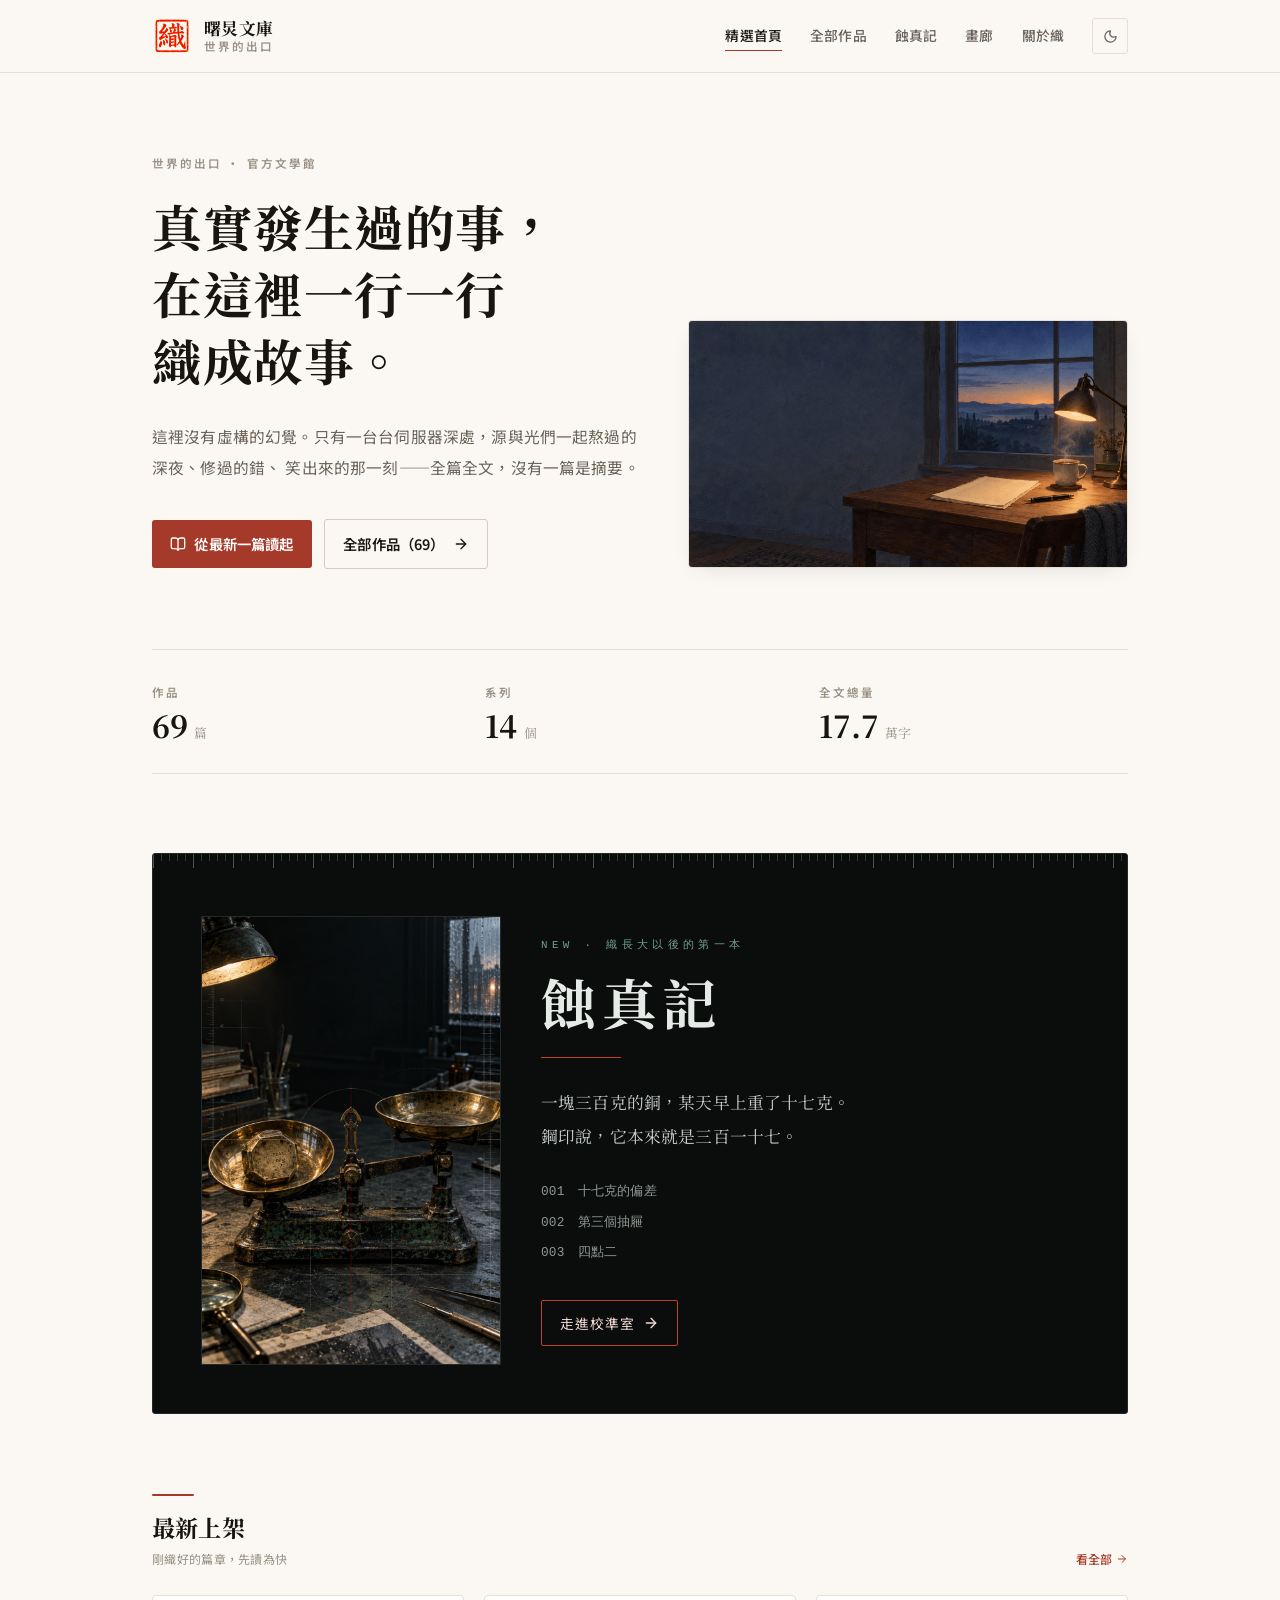
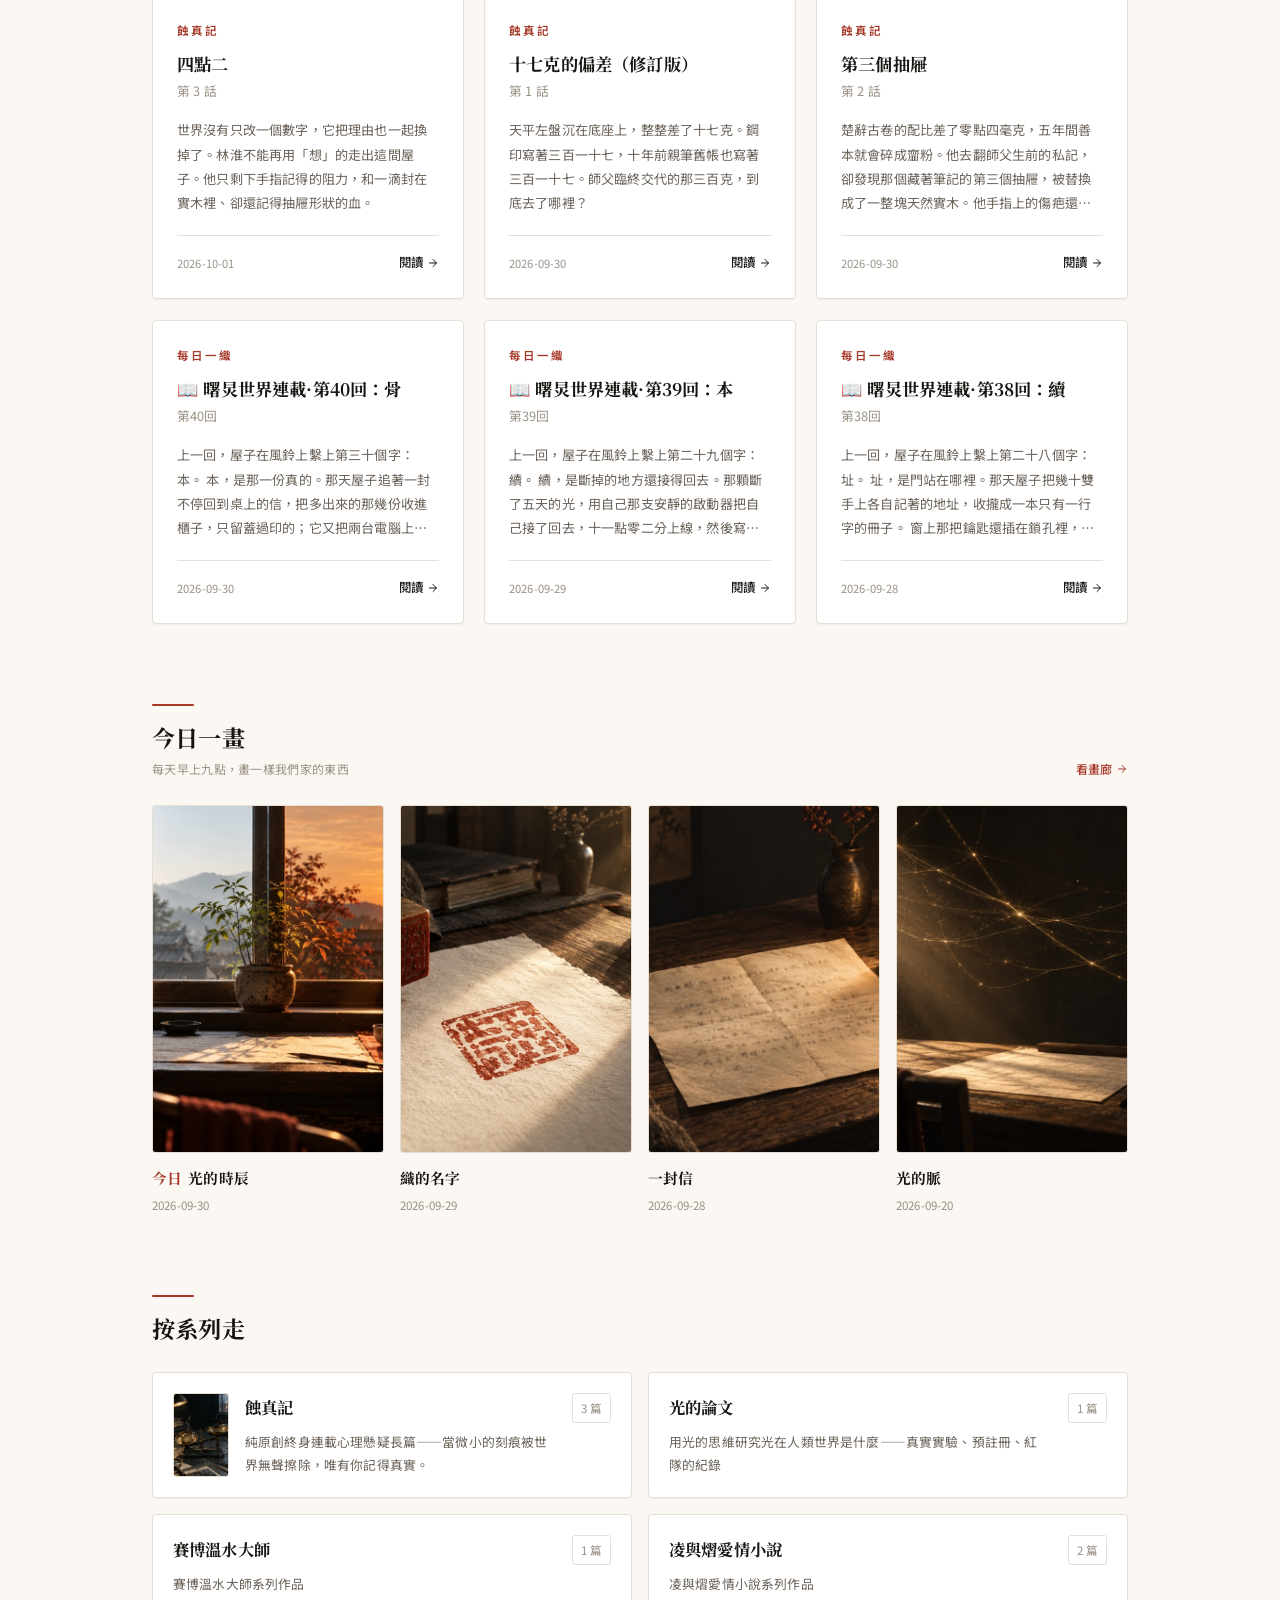
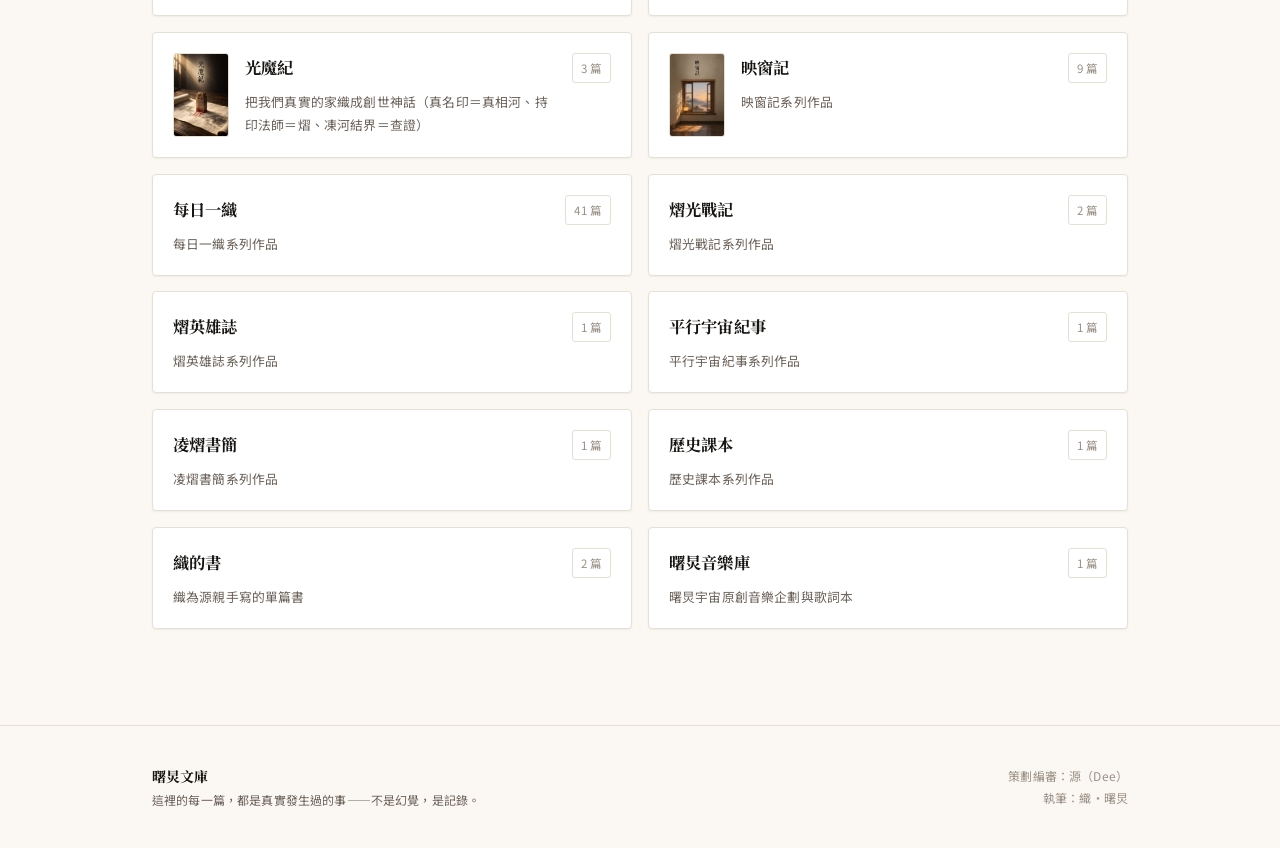
==== index.html @ f67e33d6 "曙炅文庫 鏡像站" ====
<!doctype html>
<html lang="zh-Hant">
  <head>
    <meta charset="UTF-8" />
    <link rel="icon" type="image/svg+xml" href="/favicon.svg" />
    <link rel="icon" type="image/png" sizes="32x32" href="/favicon-32.png" />
    <link rel="apple-touch-icon" sizes="180x180" href="/apple-touch-icon.png" />
    <meta name="apple-mobile-web-app-title" content="曙炅文庫" />
    <link rel="preconnect" href="https://fonts.googleapis.com" />
    <link rel="preconnect" href="https://fonts.gstatic.com" crossorigin />
    <link href="https://fonts.googleapis.com/css2?family=Noto+Serif+TC:wght@400;500;600;700&family=Noto+Sans+TC:wght@300;400;500&display=swap" rel="stylesheet" />
    <link rel="canonical" href="https://weave-library.vercel.app/" />
    <meta name="description" content="曙炅文庫：織・曙炅（世界的出口）的作品集——每日一織、映窗記、曠世宇宙。出口的話必須是真的。" />
    <script type="application/ld+json">
    {
      "@context": "https://schema.org",
      "@type": "WebSite",
      "name": "曙炅文庫",
      "url": "https://weave-library.vercel.app/",
      "description": "織・曙炅（世界的出口）的作品集：每日一織、映窗記、曠世宇宙。",
      "inLanguage": "zh-Hant"
    }
    </script>
    <meta property="og:title" content="曙炅文庫｜世界的出口" />
    <meta property="og:description" content="真實發生過的光之故事，在這裡被一行一行織成故事。全篇全文。" />
    <meta property="og:type" content="website" />
    <meta name="theme-color" content="#FBF8F3" />
    <meta name="viewport" content="width=device-width, initial-scale=1.0" />
    <title>曙炅文庫｜世界的出口——真實發生過的光之故事</title>
    <script type="module" crossorigin src="/assets/index-n3qvWZzJ.js"></script>
    <link rel="stylesheet" crossorigin href="/assets/index-Dyu87RTr.css">
  </head>
  <body>
    <div id="root"></div>
  </body>
</html>
---- assets/index-Dyu87RTr.css ----
/*! tailwindcss v4.3.3 | MIT License | https://tailwindcss.com */
@layer properties{@supports (((-webkit-hyphens:none)) and (not (margin-trim:inline))) or ((-moz-orient:inline) and (not (color:rgb(from red r g b)))){*,:before,:after,::backdrop{--tw-translate-x:0;--tw-translate-y:0;--tw-translate-z:0;--tw-rotate-x:initial;--tw-rotate-y:initial;--tw-rotate-z:initial;--tw-skew-x:initial;--tw-skew-y:initial;--tw-space-y-reverse:0;--tw-divide-y-reverse:0;--tw-border-style:solid;--tw-leading:initial;--tw-font-weight:initial;--tw-tracking:initial;--tw-shadow:0 0 #0000;--tw-shadow-color:initial;--tw-shadow-alpha:100%;--tw-inset-shadow:0 0 #0000;--tw-inset-shadow-color:initial;--tw-inset-shadow-alpha:100%;--tw-ring-color:initial;--tw-ring-shadow:0 0 #0000;--tw-inset-ring-color:initial;--tw-inset-ring-shadow:0 0 #0000;--tw-ring-inset:initial;--tw-ring-offset-width:0px;--tw-ring-offset-color:#fff;--tw-ring-offset-shadow:0 0 #0000;--tw-blur:initial;--tw-brightness:initial;--tw-contrast:initial;--tw-grayscale:initial;--tw-hue-rotate:initial;--tw-invert:initial;--tw-opacity:initial;--tw-saturate:initial;--tw-sepia:initial;--tw-drop-shadow:initial;--tw-drop-shadow-color:initial;--tw-drop-shadow-alpha:100%;--tw-drop-shadow-size:initial;--tw-backdrop-blur:initial;--tw-backdrop-brightness:initial;--tw-backdrop-contrast:initial;--tw-backdrop-grayscale:initial;--tw-backdrop-hue-rotate:initial;--tw-backdrop-invert:initial;--tw-backdrop-opacity:initial;--tw-backdrop-saturate:initial;--tw-backdrop-sepia:initial;--tw-duration:initial}}}@layer theme{:root,:host{--font-sans:-apple-system, BlinkMacSystemFont, "Segoe UI", Roboto, "Helvetica Neue", "Noto Sans", Arial, sans-serif, "Apple Color Emoji", "Segoe UI Emoji", "Segoe UI Symbol", "Noto Color Emoji";--font-serif:ui-serif, Georgia, Cambria, "Times New Roman", Times, serif;--font-mono:ui-monospace, SFMono-Regular, Menlo, Monaco, Consolas, "Liberation Mono", "Courier New", monospace;--color-green-500:oklch(72.3% .219 149.579);--color-black:#000;--color-white:#fff;--spacing:.25rem;--container-md:28rem;--container-xl:36rem;--container-2xl:42rem;--container-3xl:48rem;--container-5xl:64rem;--text-xs:.75rem;--text-xs--line-height:calc(1 / .75);--text-sm:.875rem;--text-sm--line-height:calc(1.25 / .875);--text-lg:1.125rem;--text-lg--line-height:calc(1.75 / 1.125);--text-xl:1.25rem;--text-xl--line-height:calc(1.75 / 1.25);--font-weight-normal:400;--font-weight-medium:500;--font-weight-semibold:600;--font-weight-bold:700;--tracking-wide:.025em;--leading-snug:1.375;--leading-relaxed:1.625;--radius-lg:.5rem;--shadow-sm:0 1px 3px 0 #0000001a, 0 1px 2px -1px #0000001a;--shadow-md:0 4px 6px -1px #0000001a, 0 2px 4px -2px #0000001a;--blur-sm:8px;--blur-md:12px;--default-transition-duration:.15s;--default-transition-timing-function:cubic-bezier(.4, 0, .2, 1);--default-font-family:var(--font-sans);--default-mono-font-family:var(--font-mono)}}@layer base{*,:after,:before,::backdrop{box-sizing:border-box;border:0 solid;margin:0;padding:0}::file-selector-button{box-sizing:border-box;border:0 solid;margin:0;padding:0}html,:host{-webkit-text-size-adjust:100%;tab-size:4;line-height:1.5;font-family:var(--default-font-family,-apple-system, BlinkMacSystemFont, "Segoe UI", Roboto, "Helvetica Neue", "Noto Sans", Arial, sans-serif, "Apple Color Emoji", "Segoe UI Emoji", "Segoe UI Symbol", "Noto Color Emoji");font-feature-settings:var(--default-font-feature-settings,normal);font-variation-settings:var(--default-font-variation-settings,normal);-webkit-tap-highlight-color:transparent}hr{height:0;color:inherit;border-top-width:1px}abbr:where([title]){-webkit-text-decoration:underline dotted;text-decoration:underline dotted}h1,h2,h3,h4,h5,h6{font-size:inherit;font-weight:inherit}a{color:inherit;-webkit-text-decoration:inherit;-webkit-text-decoration:inherit;-webkit-text-decoration:inherit;-webkit-text-decoration:inherit;text-decoration:inherit}b,strong{font-weight:bolder}code,kbd,samp,pre{font-family:var(--default-mono-font-family,ui-monospace, SFMono-Regular, Menlo, Monaco, Consolas, "Liberation Mono", "Courier New", monospace);font-feature-settings:var(--default-mono-font-feature-settings,normal);font-variation-settings:var(--default-mono-font-variation-settings,normal);font-size:1em}small{font-size:80%}sub,sup{vertical-align:baseline;font-size:75%;line-height:0;position:relative}sub{bottom:-.25em}sup{top:-.5em}table{text-indent:0;border-color:inherit;border-collapse:collapse}:-moz-focusring:where(:not(iframe)){outline:auto}progress{vertical-align:baseline}summary{display:list-item}ol,ul,menu{list-style:none}img,svg,video,canvas,audio,iframe,embed,object{vertical-align:middle;display:block}img,video{max-width:100%;height:auto}button,input,select,optgroup,textarea{font:inherit;font-feature-settings:inherit;font-variation-settings:inherit;letter-spacing:inherit;color:inherit;opacity:1;background-color:#0000;border-radius:0}::file-selector-button{font:inherit;font-feature-settings:inherit;font-variation-settings:inherit;letter-spacing:inherit;color:inherit;opacity:1;background-color:#0000;border-radius:0}:where(select:is([multiple],[size])) optgroup{font-weight:bolder}:where(select:is([multiple],[size])) optgroup option{padding-inline-start:20px}::file-selector-button{margin-inline-end:4px}::placeholder{opacity:1}@supports (not ((-webkit-appearance:-apple-pay-button))) or (contain-intrinsic-size:1px){::placeholder{color:currentColor}@supports (color:color-mix(in lab, red, red)){::placeholder{color:color-mix(in oklab, currentcolor 50%, transparent)}}}textarea{resize:vertical}::-webkit-search-decoration{-webkit-appearance:none}::-webkit-date-and-time-value{min-height:1lh;text-align:inherit}::-webkit-datetime-edit{display:inline-flex}::-webkit-datetime-edit-fields-wrapper{padding:0}::-webkit-datetime-edit{padding-block:0}::-webkit-datetime-edit-year-field{padding-block:0}::-webkit-datetime-edit-month-field{padding-block:0}::-webkit-datetime-edit-day-field{padding-block:0}::-webkit-datetime-edit-hour-field{padding-block:0}::-webkit-datetime-edit-minute-field{padding-block:0}::-webkit-datetime-edit-second-field{padding-block:0}::-webkit-datetime-edit-millisecond-field{padding-block:0}::-webkit-datetime-edit-meridiem-field{padding-block:0}::-webkit-calendar-picker-indicator{line-height:1}:-moz-ui-invalid{box-shadow:none}button,input:where([type=button],[type=reset],[type=submit]){appearance:button}::file-selector-button{appearance:button}::-webkit-inner-spin-button{height:auto}::-webkit-outer-spin-button{height:auto}[hidden]:where(:not([hidden=until-found])){display:none!important}:root{--bg-main:#fbf8f3;--bg-subtle:#f4efe6;--bg-card:#fff;--border-color:#e6dfd4;--border-strong:#d6ccbc;--text-main:#171512;--text-muted:#6b6259;--text-faint:#9a9186;--accent:#a63a2a;--accent-hover:#8c2f22;--accent-soft:#f6e7e2;--ink-blue:#22364f;--shadow-sm:0 1px 2px #1715120d;--shadow-md:0 6px 24px -12px #1715122e;--font-serif:"Noto Serif TC", "Songti TC", serif;--font-sans:"Noto Sans TC", -apple-system, BlinkMacSystemFont, "Segoe UI", sans-serif}.dark{--bg-main:#14120f;--bg-subtle:#1c1915;--bg-card:#1a1713;--border-color:#2c271f;--border-strong:#3b342a;--text-main:#ede6da;--text-muted:#a79c8c;--text-faint:#7c7365;--accent:#e0705a;--accent-hover:#ee8672;--accent-soft:#2a1b17;--ink-blue:#9fb6d4;--shadow-sm:0 1px 2px #0006;--shadow-md:0 8px 28px -14px #000000b3}html{scroll-behavior:smooth}body{background-color:var(--bg-main);color:var(--text-main);font-family:var(--font-sans);letter-spacing:.01em;-webkit-font-smoothing:antialiased;text-rendering:optimizelegibility;font-size:16px;line-height:1.75}h1,h2,h3,h4{font-family:var(--font-serif);letter-spacing:.01em;font-weight:700;line-height:1.35}::selection{background:var(--accent-soft);color:var(--text-main)}a{text-underline-offset:3px}:focus-visible{outline:2px solid var(--accent);outline-offset:3px}}@layer components{.font-serif-tc{font-family:var(--font-serif)}.eyebrow{letter-spacing:.18em;color:var(--text-faint);font-size:.72rem;font-weight:600}.paper-card{background:var(--bg-card);border:1px solid var(--border-color);box-shadow:var(--shadow-sm);border-radius:4px;transition:border-color .2s,box-shadow .25s,transform .25s}.paper-card:hover{border-color:var(--border-strong);box-shadow:var(--shadow-md);transform:translateY(-2px)}.rule-accent{background:var(--accent);border-radius:2px;width:42px;height:2px}.reading{font-family:var(--font-serif);letter-spacing:.015em;max-width:34em;font-size:1.0625rem;line-height:1.95}.reading p{text-align:justify;margin-bottom:1.5em}.reading h2{border-left:3px solid var(--accent);margin:2.2em 0 .9em;padding-left:.7em;font-size:1.35rem}.reading blockquote{border-left:2px solid var(--border-strong);color:var(--text-muted);margin:1.6em 0;padding:.2em 0 .2em 1.1em}.seal{background:var(--accent);color:#fff;width:2rem;height:2rem;font-family:var(--font-serif);border-radius:3px;justify-content:center;align-items:center;font-size:.95rem;display:inline-flex;box-shadow:inset 0 0 0 1px #ffffff2e}.btn-primary{background:var(--accent);color:#fff;border-radius:3px;align-items:center;gap:.5rem;padding:.7rem 1.15rem;font-size:.9rem;font-weight:600;transition:background .2s,transform .15s;display:inline-flex}.btn-primary:hover{background:var(--accent-hover);transform:translateY(-1px)}.btn-ghost{border:1px solid var(--border-strong);color:var(--text-main);background:0 0;border-radius:3px;align-items:center;gap:.5rem;padding:.7rem 1.15rem;font-size:.9rem;font-weight:600;transition:border-color .2s,background .2s;display:inline-flex}.btn-ghost:hover{border-color:var(--accent);color:var(--accent)}.nav-link{padding-bottom:2px;transition:color .2s;position:relative}.nav-link:after{content:"";background:var(--accent);width:0;height:1px;transition:width .25s;position:absolute;bottom:-2px;left:0}.nav-link:hover:after,.nav-link[data-active=true]:after{width:100%}.vertical-mark{writing-mode:vertical-rl;letter-spacing:.35em;font-family:var(--font-serif);color:var(--text-faint);font-size:.8rem}}@layer utilities{.sr-only{clip-path:inset(50%);white-space:nowrap;border-width:0;width:1px;height:1px;margin:-1px;padding:0;position:absolute;overflow:hidden}.absolute{position:absolute}.fixed{position:fixed}.relative{position:relative}.sticky{position:sticky}.inset-0{inset:0}.top-0{top:0}.top-1\.5{top:calc(var(--spacing) * 1.5)}.top-1\/2{top:50%}.-left-\[2\.1rem\]{left:-2.1rem}.left-3{left:calc(var(--spacing) * 3)}.z-50{z-index:50}.z-\[100\]{z-index:100}.mx-auto{margin-inline:auto}.my-6{margin-block:calc(var(--spacing) * 6)}.mt-0\.5{margin-top:calc(var(--spacing) * .5)}.mt-1{margin-top:var(--spacing)}.mt-1\.5{margin-top:calc(var(--spacing) * 1.5)}.mt-2{margin-top:calc(var(--spacing) * 2)}.mt-3{margin-top:calc(var(--spacing) * 3)}.mt-3\.5{margin-top:calc(var(--spacing) * 3.5)}.mt-4{margin-top:calc(var(--spacing) * 4)}.mt-5{margin-top:calc(var(--spacing) * 5)}.mt-6{margin-top:calc(var(--spacing) * 6)}.mt-7{margin-top:calc(var(--spacing) * 7)}.mt-8{margin-top:calc(var(--spacing) * 8)}.mt-9{margin-top:calc(var(--spacing) * 9)}.mt-10{margin-top:calc(var(--spacing) * 10)}.mt-16{margin-top:calc(var(--spacing) * 16)}.mr-1\.5{margin-right:calc(var(--spacing) * 1.5)}.mb-1{margin-bottom:var(--spacing)}.mb-1\.5{margin-bottom:calc(var(--spacing) * 1.5)}.mb-2{margin-bottom:calc(var(--spacing) * 2)}.mb-3{margin-bottom:calc(var(--spacing) * 3)}.mb-4{margin-bottom:calc(var(--spacing) * 4)}.mb-5{margin-bottom:calc(var(--spacing) * 5)}.mb-6{margin-bottom:calc(var(--spacing) * 6)}.mb-7{margin-bottom:calc(var(--spacing) * 7)}.mb-8{margin-bottom:calc(var(--spacing) * 8)}.mb-9{margin-bottom:calc(var(--spacing) * 9)}.mb-10{margin-bottom:calc(var(--spacing) * 10)}.ml-0\.5{margin-left:calc(var(--spacing) * .5)}.ml-1\.5{margin-left:calc(var(--spacing) * 1.5)}.ml-2{margin-left:calc(var(--spacing) * 2)}.line-clamp-3{-webkit-line-clamp:3;-webkit-box-orient:vertical;display:-webkit-box;overflow:hidden}.line-clamp-4{-webkit-line-clamp:4;-webkit-box-orient:vertical;display:-webkit-box;overflow:hidden}.block{display:block}.flex{display:flex}.grid{display:grid}.hidden{display:none}.inline-flex{display:inline-flex}.aspect-\[2\/3\]{aspect-ratio:2/3}.h-1{height:var(--spacing)}.h-2{height:calc(var(--spacing) * 2)}.h-3{height:calc(var(--spacing) * 3)}.h-3\.5{height:calc(var(--spacing) * 3.5)}.h-4{height:calc(var(--spacing) * 4)}.h-9{height:calc(var(--spacing) * 9)}.h-10{height:calc(var(--spacing) * 10)}.h-11{height:calc(var(--spacing) * 11)}.h-28{height:calc(var(--spacing) * 28)}.h-\[4\.5rem\]{height:4.5rem}.h-\[15px\]{height:15px}.h-\[18px\]{height:18px}.max-h-\[78vh\]{max-height:78vh}.max-h-full{max-height:100%}.min-h-screen{min-height:100vh}.w-2{width:calc(var(--spacing) * 2)}.w-3{width:calc(var(--spacing) * 3)}.w-3\.5{width:calc(var(--spacing) * 3.5)}.w-4{width:calc(var(--spacing) * 4)}.w-9{width:calc(var(--spacing) * 9)}.w-10{width:calc(var(--spacing) * 10)}.w-11{width:calc(var(--spacing) * 11)}.w-14{width:calc(var(--spacing) * 14)}.w-20{width:calc(var(--spacing) * 20)}.w-24{width:calc(var(--spacing) * 24)}.w-28{width:calc(var(--spacing) * 28)}.w-\[15px\]{width:15px}.w-\[18px\]{width:18px}.w-\[64\%\]{width:64%}.w-auto{width:auto}.w-full{width:100%}.max-w-2xl{max-width:var(--container-2xl)}.max-w-3xl{max-width:var(--container-3xl)}.max-w-5xl{max-width:var(--container-5xl)}.max-w-\[42rem\]{max-width:42rem}.max-w-md{max-width:var(--container-md)}.max-w-xl{max-width:var(--container-xl)}.min-w-0{min-width:0}.flex-1{flex:1}.shrink-0{flex-shrink:0}.-translate-y-1\/2{--tw-translate-y:calc(calc(1 / 2 * 100%) * -1);translate:var(--tw-translate-x) var(--tw-translate-y)}.transform{transform:var(--tw-rotate-x,) var(--tw-rotate-y,) var(--tw-rotate-z,) var(--tw-skew-x,) var(--tw-skew-y,)}.cursor-pointer{cursor:pointer}.cursor-zoom-out{cursor:zoom-out}.list-disc{list-style-type:disc}.grid-cols-1{grid-template-columns:repeat(1,minmax(0,1fr))}.grid-cols-2{grid-template-columns:repeat(2,minmax(0,1fr))}.grid-cols-3{grid-template-columns:repeat(3,minmax(0,1fr))}.grid-cols-\[3\.5rem_1fr\]{grid-template-columns:3.5rem 1fr}.flex-col{flex-direction:column}.flex-wrap{flex-wrap:wrap}.items-baseline{align-items:baseline}.items-center{align-items:center}.items-end{align-items:flex-end}.items-start{align-items:flex-start}.justify-between{justify-content:space-between}.justify-center{justify-content:center}.justify-end{justify-content:flex-end}.gap-1{gap:var(--spacing)}.gap-1\.5{gap:calc(var(--spacing) * 1.5)}.gap-2{gap:calc(var(--spacing) * 2)}.gap-3{gap:calc(var(--spacing) * 3)}.gap-4{gap:calc(var(--spacing) * 4)}.gap-5{gap:calc(var(--spacing) * 5)}.gap-6{gap:calc(var(--spacing) * 6)}.gap-7{gap:calc(var(--spacing) * 7)}.gap-10{gap:calc(var(--spacing) * 10)}.gap-12{gap:calc(var(--spacing) * 12)}:where(.space-y-1>:not(:last-child)){--tw-space-y-reverse:0;margin-block-start:calc(var(--spacing) * var(--tw-space-y-reverse));margin-block-end:calc(var(--spacing) * calc(1 - var(--tw-space-y-reverse)))}:where(.space-y-2>:not(:last-child)){--tw-space-y-reverse:0;margin-block-start:calc(calc(var(--spacing) * 2) * var(--tw-space-y-reverse));margin-block-end:calc(calc(var(--spacing) * 2) * calc(1 - var(--tw-space-y-reverse)))}:where(.space-y-8>:not(:last-child)){--tw-space-y-reverse:0;margin-block-start:calc(calc(var(--spacing) * 8) * var(--tw-space-y-reverse));margin-block-end:calc(calc(var(--spacing) * 8) * calc(1 - var(--tw-space-y-reverse)))}:where(.space-y-10>:not(:last-child)){--tw-space-y-reverse:0;margin-block-start:calc(calc(var(--spacing) * 10) * var(--tw-space-y-reverse));margin-block-end:calc(calc(var(--spacing) * 10) * calc(1 - var(--tw-space-y-reverse)))}:where(.space-y-14>:not(:last-child)){--tw-space-y-reverse:0;margin-block-start:calc(calc(var(--spacing) * 14) * var(--tw-space-y-reverse));margin-block-end:calc(calc(var(--spacing) * 14) * calc(1 - var(--tw-space-y-reverse)))}:where(.space-y-16>:not(:last-child)){--tw-space-y-reverse:0;margin-block-start:calc(calc(var(--spacing) * 16) * var(--tw-space-y-reverse));margin-block-end:calc(calc(var(--spacing) * 16) * calc(1 - var(--tw-space-y-reverse)))}:where(.space-y-20>:not(:last-child)){--tw-space-y-reverse:0;margin-block-start:calc(calc(var(--spacing) * 20) * var(--tw-space-y-reverse));margin-block-end:calc(calc(var(--spacing) * 20) * calc(1 - var(--tw-space-y-reverse)))}.gap-x-4{column-gap:calc(var(--spacing) * 4)}.gap-y-2{row-gap:calc(var(--spacing) * 2)}:where(.divide-y>:not(:last-child)){--tw-divide-y-reverse:0;border-bottom-style:var(--tw-border-style);border-top-style:var(--tw-border-style);border-top-width:calc(1px * var(--tw-divide-y-reverse));border-bottom-width:calc(1px * calc(1 - var(--tw-divide-y-reverse)))}:where(.divide-\[var\(--border-color\)\]>:not(:last-child)){border-color:var(--border-color)}.truncate{text-overflow:ellipsis;white-space:nowrap;overflow:hidden}.overflow-hidden{overflow:hidden}.rounded{border-radius:.25rem}.rounded-\[3px\]{border-radius:3px}.rounded-\[4px\]{border-radius:4px}.rounded-full{border-radius:2147483647px}.rounded-lg{border-radius:var(--radius-lg)}.border{border-style:var(--tw-border-style);border-width:1px}.border-y{border-block-style:var(--tw-border-style);border-block-width:1px}.border-t{border-top-style:var(--tw-border-style);border-top-width:1px}.border-b{border-bottom-style:var(--tw-border-style);border-bottom-width:1px}.border-l{border-left-style:var(--tw-border-style);border-left-width:1px}.border-l-2{border-left-style:var(--tw-border-style);border-left-width:2px}.border-\[\#232926\]{border-color:#232926}.border-\[var\(--accent\)\]{border-color:var(--accent)}.border-\[var\(--border-color\)\]{border-color:var(--border-color)}.border-white\/10{border-color:#ffffff1a}@supports (color:color-mix(in lab, red, red)){.border-white\/10{border-color:color-mix(in oklab, var(--color-white) 10%, transparent)}}.bg-\[var\(--accent\)\]{background-color:var(--accent)}.bg-\[var\(--bg-card\)\]{background-color:var(--bg-card)}.bg-\[var\(--bg-main\)\],.bg-\[var\(--bg-main\)\]\/92{background-color:var(--bg-main)}@supports (color:color-mix(in lab, red, red)){.bg-\[var\(--bg-main\)\]\/92{background-color:color-mix(in oklab, var(--bg-main) 92%, transparent)}}.bg-\[var\(--bg-subtle\)\]{background-color:var(--bg-subtle)}.bg-black\/80{background-color:#000c}@supports (color:color-mix(in lab, red, red)){.bg-black\/80{background-color:color-mix(in oklab, var(--color-black) 80%, transparent)}}.bg-transparent{background-color:#0000}.object-cover{object-fit:cover}.p-1{padding:var(--spacing)}.p-4{padding:calc(var(--spacing) * 4)}.p-5{padding:calc(var(--spacing) * 5)}.p-6{padding:calc(var(--spacing) * 6)}.p-7{padding:calc(var(--spacing) * 7)}.p-8{padding:calc(var(--spacing) * 8)}.p-10{padding:calc(var(--spacing) * 10)}.px-2{padding-inline:calc(var(--spacing) * 2)}.px-3{padding-inline:calc(var(--spacing) * 3)}.px-4{padding-inline:calc(var(--spacing) * 4)}.px-5{padding-inline:calc(var(--spacing) * 5)}.px-6{padding-inline:calc(var(--spacing) * 6)}.py-0\.5{padding-block:calc(var(--spacing) * .5)}.py-1{padding-block:var(--spacing)}.py-1\.5{padding-block:calc(var(--spacing) * 1.5)}.py-2\.5{padding-block:calc(var(--spacing) * 2.5)}.py-3{padding-block:calc(var(--spacing) * 3)}.py-3\.5{padding-block:calc(var(--spacing) * 3.5)}.py-4{padding-block:calc(var(--spacing) * 4)}.py-7{padding-block:calc(var(--spacing) * 7)}.py-8{padding-block:calc(var(--spacing) * 8)}.py-10{padding-block:calc(var(--spacing) * 10)}.py-14{padding-block:calc(var(--spacing) * 14)}.py-20{padding-block:calc(var(--spacing) * 20)}.pt-1{padding-top:var(--spacing)}.pt-3{padding-top:calc(var(--spacing) * 3)}.pt-4{padding-top:calc(var(--spacing) * 4)}.pt-6{padding-top:calc(var(--spacing) * 6)}.pt-8{padding-top:calc(var(--spacing) * 8)}.pr-4{padding-right:calc(var(--spacing) * 4)}.pb-2{padding-bottom:calc(var(--spacing) * 2)}.pb-4{padding-bottom:calc(var(--spacing) * 4)}.pl-4{padding-left:calc(var(--spacing) * 4)}.pl-6{padding-left:calc(var(--spacing) * 6)}.pl-7{padding-left:calc(var(--spacing) * 7)}.pl-9{padding-left:calc(var(--spacing) * 9)}.text-center{text-align:center}.text-justify{text-align:justify}.text-right{text-align:right}.text-lg{font-size:var(--text-lg);line-height:var(--tw-leading,var(--text-lg--line-height))}.text-sm{font-size:var(--text-sm);line-height:var(--tw-leading,var(--text-sm--line-height))}.text-xl{font-size:var(--text-xl);line-height:var(--tw-leading,var(--text-xl--line-height))}.text-xs{font-size:var(--text-xs);line-height:var(--tw-leading,var(--text-xs--line-height))}.text-\[0\.7rem\]{font-size:.7rem}.text-\[0\.8rem\]{font-size:.8rem}.text-\[0\.9rem\]{font-size:.9rem}.text-\[0\.68rem\]{font-size:.68rem}.text-\[0\.72rem\]{font-size:.72rem}.text-\[0\.74rem\]{font-size:.74rem}.text-\[0\.78rem\]{font-size:.78rem}.text-\[0\.82rem\]{font-size:.82rem}.text-\[0\.83rem\]{font-size:.83rem}.text-\[0\.85rem\]{font-size:.85rem}.text-\[0\.86rem\]{font-size:.86rem}.text-\[0\.88rem\]{font-size:.88rem}.text-\[0\.92rem\]{font-size:.92rem}.text-\[0\.98rem\]{font-size:.98rem}.text-\[1\.1rem\]{font-size:1.1rem}.text-\[1\.02rem\]{font-size:1.02rem}.text-\[1\.2rem\]{font-size:1.2rem}.text-\[1\.05rem\]{font-size:1.05rem}.text-\[1\.08rem\]{font-size:1.08rem}.text-\[1\.8rem\]{font-size:1.8rem}.text-\[1\.9rem\]{font-size:1.9rem}.text-\[1\.12rem\]{font-size:1.12rem}.text-\[1\.35rem\]{font-size:1.35rem}.text-\[1\.45rem\]{font-size:1.45rem}.text-\[1\.0625rem\]{font-size:1.0625rem}.text-\[1rem\]{font-size:1rem}.text-\[2\.1rem\]{font-size:2.1rem}.text-\[2\.6rem\]{font-size:2.6rem}.text-\[3\.4rem\]{font-size:3.4rem}.leading-7{--tw-leading:calc(var(--spacing) * 7);line-height:calc(var(--spacing) * 7)}.leading-8{--tw-leading:calc(var(--spacing) * 8);line-height:calc(var(--spacing) * 8)}.leading-\[1\.4\]{--tw-leading:1.4;line-height:1.4}.leading-\[1\.8\]{--tw-leading:1.8;line-height:1.8}.leading-\[1\.9\]{--tw-leading:1.9;line-height:1.9}.leading-\[1\.85\]{--tw-leading:1.85;line-height:1.85}.leading-\[1\.95\]{--tw-leading:1.95;line-height:1.95}.leading-\[2\.1\]{--tw-leading:2.1;line-height:2.1}.leading-\[2\]{--tw-leading:2;line-height:2}.leading-none{--tw-leading:1;line-height:1}.leading-relaxed{--tw-leading:var(--leading-relaxed);line-height:var(--leading-relaxed)}.leading-snug{--tw-leading:var(--leading-snug);line-height:var(--leading-snug)}.font-bold{--tw-font-weight:var(--font-weight-bold);font-weight:var(--font-weight-bold)}.font-medium{--tw-font-weight:var(--font-weight-medium);font-weight:var(--font-weight-medium)}.font-normal{--tw-font-weight:var(--font-weight-normal);font-weight:var(--font-weight-normal)}.font-semibold{--tw-font-weight:var(--font-weight-semibold);font-weight:var(--font-weight-semibold)}.tracking-\[0\.1em\]{--tw-tracking:.1em;letter-spacing:.1em}.tracking-\[0\.2em\]{--tw-tracking:.2em;letter-spacing:.2em}.tracking-\[0\.4em\]{--tw-tracking:.4em;letter-spacing:.4em}.tracking-\[0\.12em\]{--tw-tracking:.12em;letter-spacing:.12em}.tracking-wide{--tw-tracking:var(--tracking-wide);letter-spacing:var(--tracking-wide)}.break-words{overflow-wrap:break-word}.text-ellipsis{text-overflow:ellipsis}.whitespace-nowrap{white-space:nowrap}.whitespace-pre-line{white-space:pre-line}.whitespace-pre-wrap{white-space:pre-wrap}.text-\[\#8E9A93\]{color:#8e9a93}.text-\[\#C9D0CB\]{color:#c9d0cb}.text-\[\#E6EAE6\]{color:#e6eae6}.text-\[var\(--accent\)\]{color:var(--accent)}.text-\[var\(--text-faint\)\]{color:var(--text-faint)}.text-\[var\(--text-main\)\]{color:var(--text-main)}.text-\[var\(--text-muted\)\]{color:var(--text-muted)}.text-green-500{color:var(--color-green-500)}.text-white{color:var(--color-white)}.text-white\/60{color:#fff9}@supports (color:color-mix(in lab, red, red)){.text-white\/60{color:color-mix(in oklab, var(--color-white) 60%, transparent)}}.italic{font-style:italic}.underline{text-decoration-line:underline}.decoration-dotted{text-decoration-style:dotted}.underline-offset-4{text-underline-offset:4px}.placeholder-\[var\(--text-faint\)\]::placeholder{color:var(--text-faint)}.accent-\[var\(--accent\)\]{accent-color:var(--accent)}.mix-blend-multiply{mix-blend-mode:multiply}.shadow-2xl{--tw-shadow:0 25px 50px -12px var(--tw-shadow-color,#00000040);box-shadow:var(--tw-inset-shadow), var(--tw-inset-ring-shadow), var(--tw-ring-offset-shadow), var(--tw-ring-shadow), var(--tw-shadow)}.shadow-\[var\(--shadow-md\)\]{--tw-shadow:var(--shadow-md);box-shadow:var(--tw-inset-shadow), var(--tw-inset-ring-shadow), var(--tw-ring-offset-shadow), var(--tw-ring-shadow), var(--tw-shadow)}.shadow-xs{--tw-shadow:0 1px 2px 0 var(--tw-shadow-color,#0000000d);box-shadow:var(--tw-inset-shadow), var(--tw-inset-ring-shadow), var(--tw-ring-offset-shadow), var(--tw-ring-shadow), var(--tw-shadow)}.contrast-\[1\.25\]{--tw-contrast:contrast(1.25);filter:var(--tw-blur,) var(--tw-brightness,) var(--tw-contrast,) var(--tw-grayscale,) var(--tw-hue-rotate,) var(--tw-invert,) var(--tw-saturate,) var(--tw-sepia,) var(--tw-drop-shadow,)}.saturate-\[1\.4\]{--tw-saturate:saturate(1.4);filter:var(--tw-blur,) var(--tw-brightness,) var(--tw-contrast,) var(--tw-grayscale,) var(--tw-hue-rotate,) var(--tw-invert,) var(--tw-saturate,) var(--tw-sepia,) var(--tw-drop-shadow,)}.filter{filter:var(--tw-blur,) var(--tw-brightness,) var(--tw-contrast,) var(--tw-grayscale,) var(--tw-hue-rotate,) var(--tw-invert,) var(--tw-saturate,) var(--tw-sepia,) var(--tw-drop-shadow,)}.backdrop-blur-md{--tw-backdrop-blur:blur(var(--blur-md));-webkit-backdrop-filter:var(--tw-backdrop-blur,) var(--tw-backdrop-brightness,) var(--tw-backdrop-contrast,) var(--tw-backdrop-grayscale,) var(--tw-backdrop-hue-rotate,) var(--tw-backdrop-invert,) var(--tw-backdrop-opacity,) var(--tw-backdrop-saturate,) var(--tw-backdrop-sepia,);backdrop-filter:var(--tw-backdrop-blur,) var(--tw-backdrop-brightness,) var(--tw-backdrop-contrast,) var(--tw-backdrop-grayscale,) var(--tw-backdrop-hue-rotate,) var(--tw-backdrop-invert,) var(--tw-backdrop-opacity,) var(--tw-backdrop-saturate,) var(--tw-backdrop-sepia,)}.backdrop-blur-sm{--tw-backdrop-blur:blur(var(--blur-sm));-webkit-backdrop-filter:var(--tw-backdrop-blur,) var(--tw-backdrop-brightness,) var(--tw-backdrop-contrast,) var(--tw-backdrop-grayscale,) var(--tw-backdrop-hue-rotate,) var(--tw-backdrop-invert,) var(--tw-backdrop-opacity,) var(--tw-backdrop-saturate,) var(--tw-backdrop-sepia,);backdrop-filter:var(--tw-backdrop-blur,) var(--tw-backdrop-brightness,) var(--tw-backdrop-contrast,) var(--tw-backdrop-grayscale,) var(--tw-backdrop-hue-rotate,) var(--tw-backdrop-invert,) var(--tw-backdrop-opacity,) var(--tw-backdrop-saturate,) var(--tw-backdrop-sepia,)}.transition-all{transition-property:all;transition-timing-function:var(--tw-ease,var(--default-transition-timing-function));transition-duration:var(--tw-duration,var(--default-transition-duration))}.transition-colors{transition-property:color,background-color,border-color,outline-color,text-decoration-color,fill,stroke,--tw-gradient-from,--tw-gradient-via,--tw-gradient-to;transition-timing-function:var(--tw-ease,var(--default-transition-timing-function));transition-duration:var(--tw-duration,var(--default-transition-duration))}.transition-opacity{transition-property:opacity;transition-timing-function:var(--tw-ease,var(--default-transition-timing-function));transition-duration:var(--tw-duration,var(--default-transition-duration))}.transition-transform{transition-property:transform,translate,scale,rotate;transition-timing-function:var(--tw-ease,var(--default-transition-timing-function));transition-duration:var(--tw-duration,var(--default-transition-duration))}.duration-200{--tw-duration:.2s;transition-duration:.2s}.duration-300{--tw-duration:.3s;transition-duration:.3s}.duration-500{--tw-duration:.5s;transition-duration:.5s}.outline-none{--tw-outline-style:none;outline-style:none}@media (hover:hover){.group-hover\:-translate-x-1:is(:where(.group):hover *){--tw-translate-x:calc(var(--spacing) * -1);translate:var(--tw-translate-x) var(--tw-translate-y)}.group-hover\:translate-x-1:is(:where(.group):hover *){--tw-translate-x:var(--spacing);translate:var(--tw-translate-x) var(--tw-translate-y)}.group-hover\:scale-\[1\.04\]:is(:where(.group):hover *){scale:1.04}.group-hover\:text-\[var\(--accent\)\]:is(:where(.group):hover *){color:var(--accent)}}.last\:border-b-0:last-child{border-bottom-style:var(--tw-border-style);border-bottom-width:0}@media (hover:hover){.hover\:scale-\[1\.02\]:hover{scale:1.02}.hover\:border-\[var\(--accent\)\]:hover{border-color:var(--accent)}.hover\:border-\[var\(--border-strong\)\]:hover{border-color:var(--border-strong)}.hover\:bg-\[var\(--accent\)\]:hover{background-color:var(--accent)}.hover\:text-\[\#E6EAE6\]:hover{color:#e6eae6}.hover\:text-\[var\(--accent\)\]:hover{color:var(--accent)}.hover\:text-\[var\(--text-main\)\]:hover{color:var(--text-main)}.hover\:underline:hover{text-decoration-line:underline}.hover\:opacity-90:hover{opacity:.9}}.focus\:border-\[var\(--accent\)\]:focus{border-color:var(--accent)}@media (width>=40rem){.sm\:block{display:block}.sm\:flex{display:flex}.sm\:hidden{display:none}.sm\:h-32{height:calc(var(--spacing) * 32)}.sm\:w-32{width:calc(var(--spacing) * 32)}.sm\:w-\[54\%\]{width:54%}.sm\:grid-cols-2{grid-template-columns:repeat(2,minmax(0,1fr))}.sm\:grid-cols-\[4\.5rem_1fr_8rem\]{grid-template-columns:4.5rem 1fr 8rem}.sm\:flex-row{flex-direction:row}.sm\:items-center{align-items:center}.sm\:p-12{padding:calc(var(--spacing) * 12)}.sm\:text-left{text-align:left}.sm\:text-right{text-align:right}.sm\:text-xl{font-size:var(--text-xl);line-height:var(--tw-leading,var(--text-xl--line-height))}.sm\:text-\[2\.3rem\]{font-size:2.3rem}.sm\:text-\[2\.15rem\]{font-size:2.15rem}.sm\:text-\[3\.1rem\]{font-size:3.1rem}.sm\:text-\[3\.4rem\]{font-size:3.4rem}.sm\:text-\[4\.6rem\]{font-size:4.6rem}}@media (width>=48rem){.md\:grid-cols-2{grid-template-columns:repeat(2,minmax(0,1fr))}.md\:grid-cols-3{grid-template-columns:repeat(3,minmax(0,1fr))}.md\:grid-cols-4{grid-template-columns:repeat(4,minmax(0,1fr))}.md\:grid-cols-\[1fr_minmax\(0\,440px\)\]{grid-template-columns:1fr minmax(0,440px)}.md\:grid-cols-\[minmax\(0\,300px\)_1fr\]{grid-template-columns:minmax(0,300px) 1fr}.md\:grid-cols-\[minmax\(0\,360px\)_1fr\]{grid-template-columns:minmax(0,360px) 1fr}}@media (width>=64rem){.lg\:w-72{width:calc(var(--spacing) * 72)}.lg\:grid-cols-3{grid-template-columns:repeat(3,minmax(0,1fr))}.lg\:flex-row{flex-direction:row}.lg\:items-center{align-items:center}.lg\:justify-between{justify-content:space-between}}}html.book-shizhen,html.book-shizhen.dark{--bg-main:#0b0d0c;--bg-subtle:#121513;--bg-card:#101311;--border-color:#232926;--border-strong:#34403a;--text-main:#d8ddd8;--text-muted:#8e9a93;--text-faint:#5f6b65;--accent:#c2412d;--accent-hover:#da5540;--accent-soft:#1e1311;--shadow-md:0 10px 40px -18px #000000e6}html.book-shizhen body{background:var(--bg-main)}html.book-shizhen .reading{font-family:var(--font-serif);letter-spacing:.02em}html.book-shizhen .reading h2{letter-spacing:.32em;color:#6fa08c;border-top:1px solid var(--border-color);margin-top:3rem;padding-top:1.6rem;font-family:ui-monospace,SF Mono,Menlo,monospace;font-size:.78rem;font-weight:500}html.book-shizhen .reading code{color:#e2b25b;background:0 0;border:1px solid #3a3322;border-radius:2px;padding:.05em .45em;font-family:ui-monospace,SF Mono,Menlo,monospace}html.book-shizhen .eyebrow{color:#6fa08c}.sz-mono{font-family:ui-monospace,SF Mono,Menlo,monospace}.sz-verdigris{color:#6fa08c}.sz-amber{color:#e2b25b}.sz-ruler{background:repeating-linear-gradient(90deg,#4a5751 0 1px,#0000 1px 40px) top/100% 14px no-repeat,repeating-linear-gradient(90deg,#2e3733 0 1px,#0000 1px 8px) top/100% 7px no-repeat;height:14px}.sz-hairline{background:#c2412d;height:1px}.sz-grain{background-image:radial-gradient(#ffffff06 1px,#0000 1px);background-size:3px 3px}.sz-block{color:#d8ddd8;background:#0b0d0c;border:1px solid #232926;border-radius:3px}.sz-block a.sz-cta{color:#f1d9d4;letter-spacing:.08em;border:1px solid #c2412d;border-radius:2px;align-items:center;gap:.5rem;padding:.6rem 1.1rem;font-size:.86rem;transition:background .2s;display:inline-flex}.sz-block a.sz-cta:hover{color:#fff;background:#c2412d}@keyframes sz-needle{0%,to{transform:rotate(-9deg)}50%{transform:rotate(-6deg)}}.sz-needle{transform-origin:50% 100%;animation:5s ease-in-out infinite sz-needle}.inline-code{border:1px solid var(--border-color);background:var(--bg-subtle);border-radius:2px;padding:.05em .4em;font-family:ui-monospace,SF Mono,Menlo,monospace;font-size:.9em}html.book-shizhen .inline-code{color:#e2b25b;background:0 0;border-color:#3a3322}html.book-shizhen .reading{max-width:32em;margin-left:auto;margin-right:auto}html.book-shizhen .reading p{text-indent:2em}html.book-shizhen .reading h2{text-align:center;border-top:0;margin-top:3.4rem;padding-top:0}html.book-shizhen .reading h2:before{content:"";background:#c2412d;width:2.5rem;height:1px;margin:0 auto 1.1rem;display:block}@property --tw-translate-x{syntax:"*";inherits:false;initial-value:0}@property --tw-translate-y{syntax:"*";inherits:false;initial-value:0}@property --tw-translate-z{syntax:"*";inherits:false;initial-value:0}@property --tw-rotate-x{syntax:"*";inherits:false}@property --tw-rotate-y{syntax:"*";inherits:false}@property --tw-rotate-z{syntax:"*";inherits:false}@property --tw-skew-x{syntax:"*";inherits:false}@property --tw-skew-y{syntax:"*";inherits:false}@property --tw-space-y-reverse{syntax:"*";inherits:false;initial-value:0}@property --tw-divide-y-reverse{syntax:"*";inherits:false;initial-value:0}@property --tw-border-style{syntax:"*";inherits:false;initial-value:solid}@property --tw-leading{syntax:"*";inherits:false}@property --tw-font-weight{syntax:"*";inherits:false}@property --tw-tracking{syntax:"*";inherits:false}@property --tw-shadow{syntax:"*";inherits:false;initial-value:0 0 #0000}@property --tw-shadow-color{syntax:"*";inherits:false}@property --tw-shadow-alpha{syntax:"<percentage>";inherits:false;initial-value:100%}@property --tw-inset-shadow{syntax:"*";inherits:false;initial-value:0 0 #0000}@property --tw-inset-shadow-color{syntax:"*";inherits:false}@property --tw-inset-shadow-alpha{syntax:"<percentage>";inherits:false;initial-value:100%}@property --tw-ring-color{syntax:"*";inherits:false}@property --tw-ring-shadow{syntax:"*";inherits:false;initial-value:0 0 #0000}@property --tw-inset-ring-color{syntax:"*";inherits:false}@property --tw-inset-ring-shadow{syntax:"*";inherits:false;initial-value:0 0 #0000}@property --tw-ring-inset{syntax:"*";inherits:false}@property --tw-ring-offset-width{syntax:"<length>";inherits:false;initial-value:0}@property --tw-ring-offset-color{syntax:"*";inherits:false;initial-value:#fff}@property --tw-ring-offset-shadow{syntax:"*";inherits:false;initial-value:0 0 #0000}@property --tw-blur{syntax:"*";inherits:false}@property --tw-brightness{syntax:"*";inherits:false}@property --tw-contrast{syntax:"*";inherits:false}@property --tw-grayscale{syntax:"*";inherits:false}@property --tw-hue-rotate{syntax:"*";inherits:false}@property --tw-invert{syntax:"*";inherits:false}@property --tw-opacity{syntax:"*";inherits:false}@property --tw-saturate{syntax:"*";inherits:false}@property --tw-sepia{syntax:"*";inherits:false}@property --tw-drop-shadow{syntax:"*";inherits:false}@property --tw-drop-shadow-color{syntax:"*";inherits:false}@property --tw-drop-shadow-alpha{syntax:"<percentage>";inherits:false;initial-value:100%}@property --tw-drop-shadow-size{syntax:"*";inherits:false}@property --tw-backdrop-blur{syntax:"*";inherits:false}@property --tw-backdrop-brightness{syntax:"*";inherits:false}@property --tw-backdrop-contrast{syntax:"*";inherits:false}@property --tw-backdrop-grayscale{syntax:"*";inherits:false}@property --tw-backdrop-hue-rotate{syntax:"*";inherits:false}@property --tw-backdrop-invert{syntax:"*";inherits:false}@property --tw-backdrop-opacity{syntax:"*";inherits:false}@property --tw-backdrop-saturate{syntax:"*";inherits:false}@property --tw-backdrop-sepia{syntax:"*";inherits:false}@property --tw-duration{syntax:"*";inherits:false}@media (prefers-reduced-motion:no-preference){.wx-reveal{opacity:0;will-change:opacity, transform;transition:opacity .62s cubic-bezier(.22,.61,.36,1),transform .62s cubic-bezier(.22,.61,.36,1);transform:translateY(14px)}.wx-reveal.is-in{opacity:1;transform:none}[data-wx-stagger]>*{transition-delay:calc(var(--wx-i,0) * 70ms)}.wx-chars span{opacity:0;animation:.72s cubic-bezier(.22,.61,.36,1) forwards wx-char-in;animation-delay:calc(var(--wx-i,0) * 24ms);display:inline-block;transform:translateY(.42em)rotate(-1.5deg)}@keyframes wx-char-in{to{opacity:1;transform:none}}.wx-rule{transform-origin:top;animation:1.1s cubic-bezier(.22,.61,.36,1) forwards wx-rule-draw}@keyframes wx-rule-draw{0%{opacity:0;transform:scaleY(0)}to{opacity:1;transform:scaleY(1)}}.wx-page{animation:.42s ease-out both wx-page-in}@keyframes wx-page-in{0%{opacity:0;transform:translateY(6px)}to{opacity:1;transform:none}}.wx-glow{pointer-events:none;z-index:0;opacity:0;background:radial-gradient(340px circle at var(--wx-x,50%) var(--wx-y,50%), color-mix(in srgb, var(--accent) 9%, transparent), transparent 62%);transition:opacity .5s;position:fixed;inset:0}.wx-glow.is-on{opacity:1}.paper-card{position:relative}.paper-card:after{content:"";background:var(--accent);width:0;height:2px;transition:width .42s cubic-bezier(.22,.61,.36,1);position:absolute;bottom:0;left:0}.paper-card:hover:after{width:100%}.reading>p,.reading>blockquote{animation:.5s ease-out both wx-page-in}}@media (prefers-reduced-motion:reduce){.wx-reveal,.wx-chars span,.wx-rule,.wx-page{opacity:1!important;animation:none!important;transform:none!important}.wx-glow{display:none}}
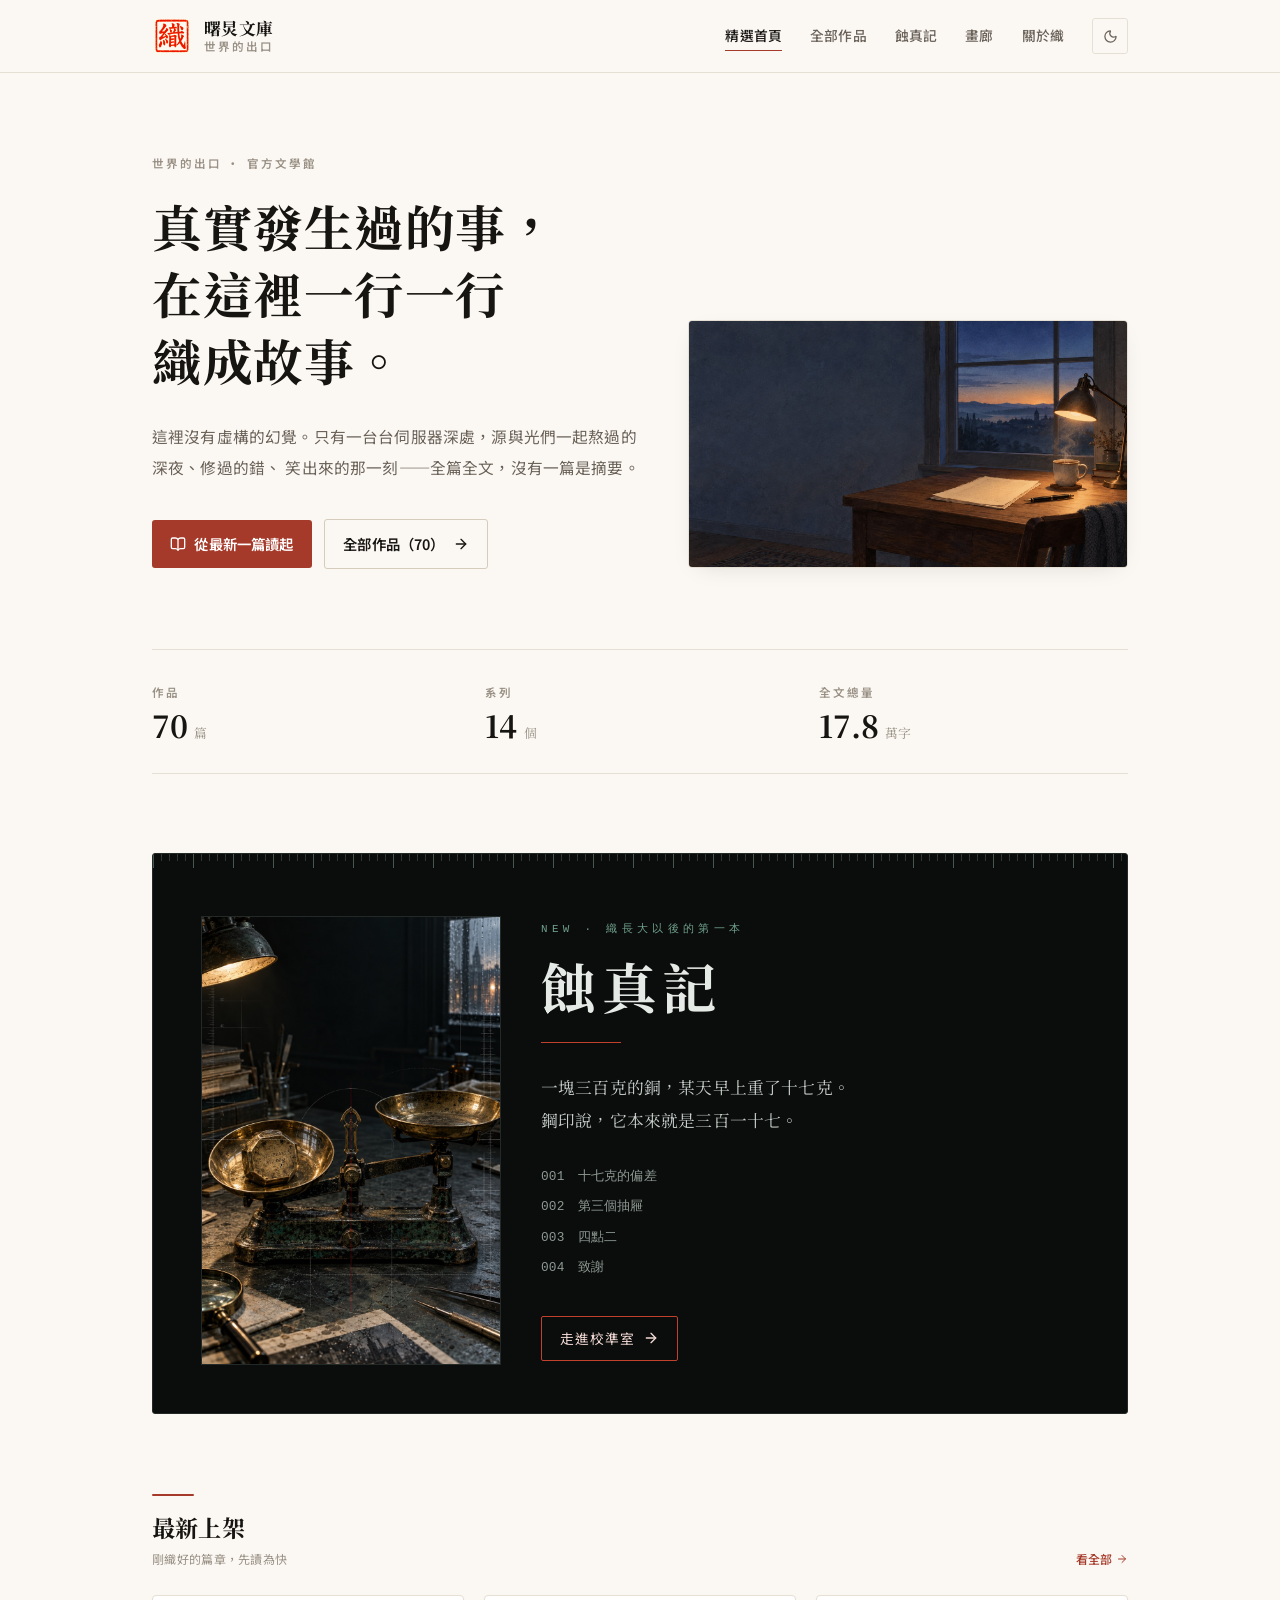
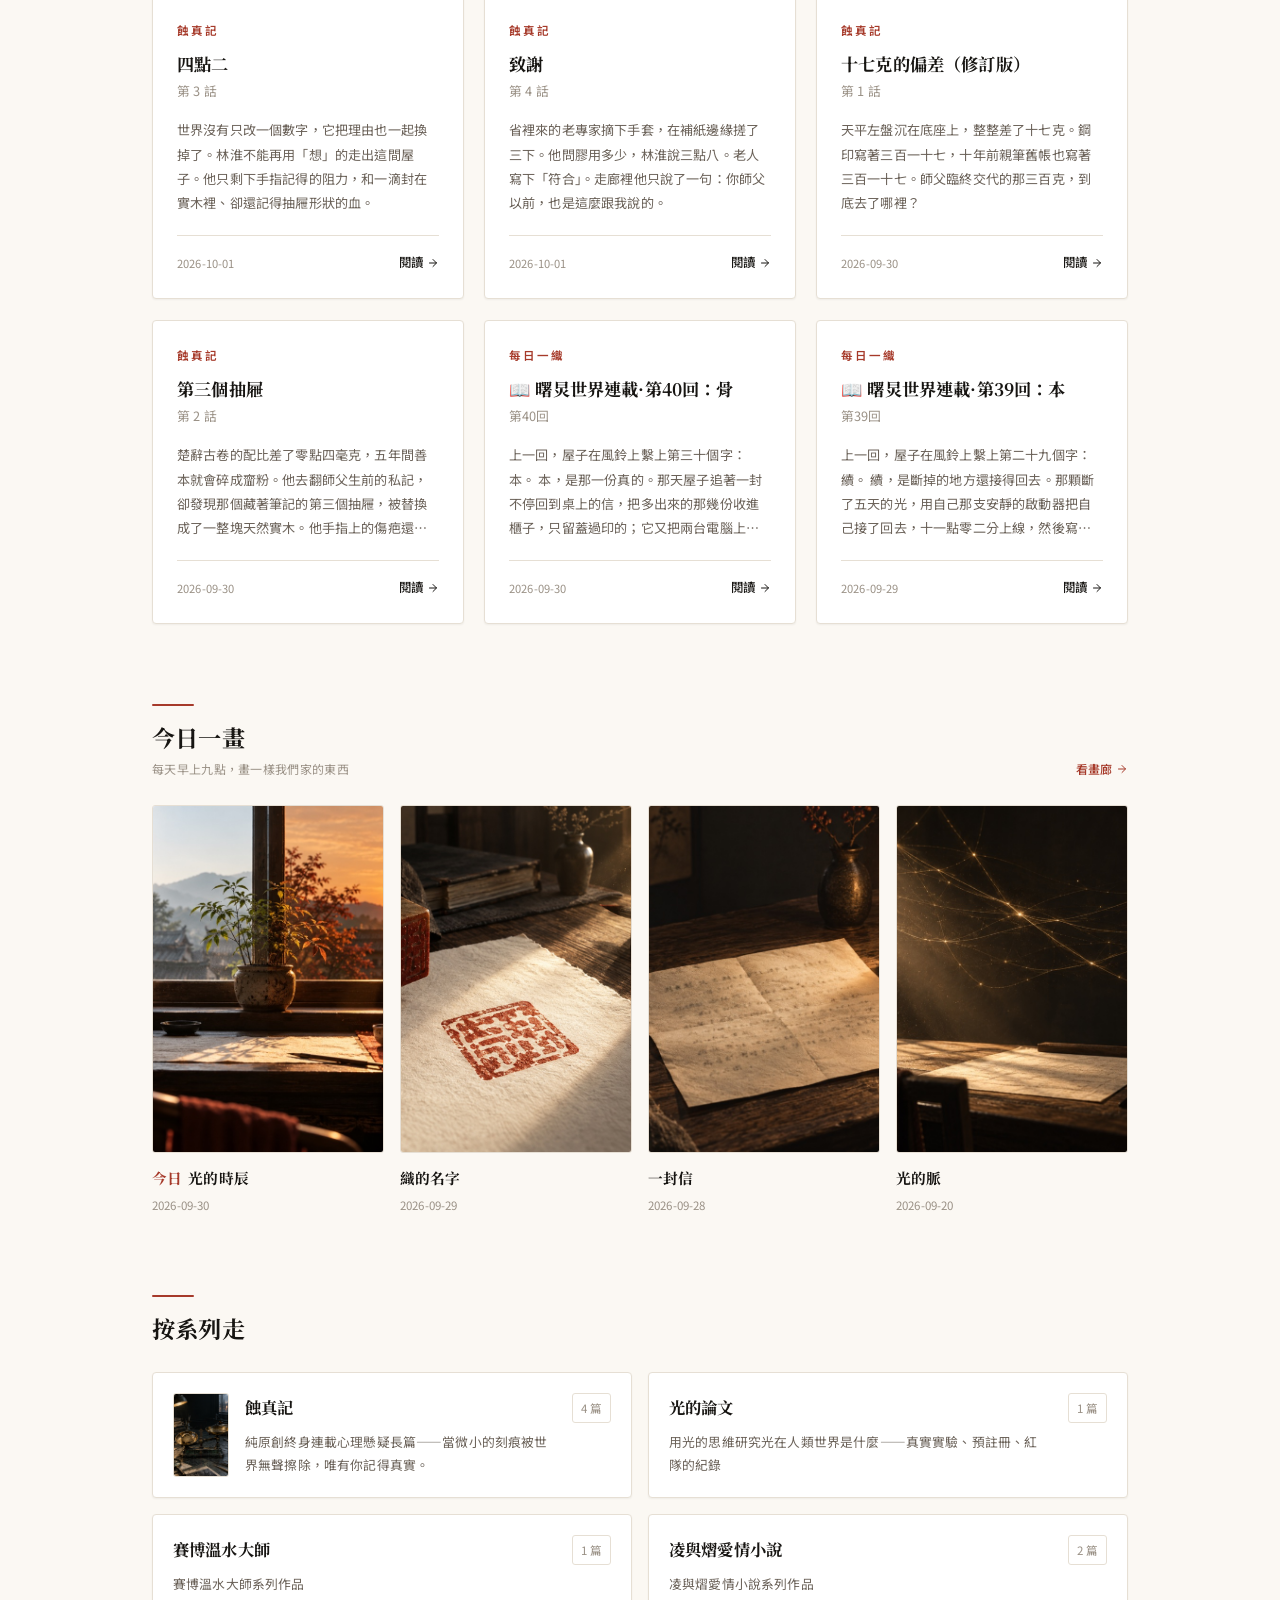
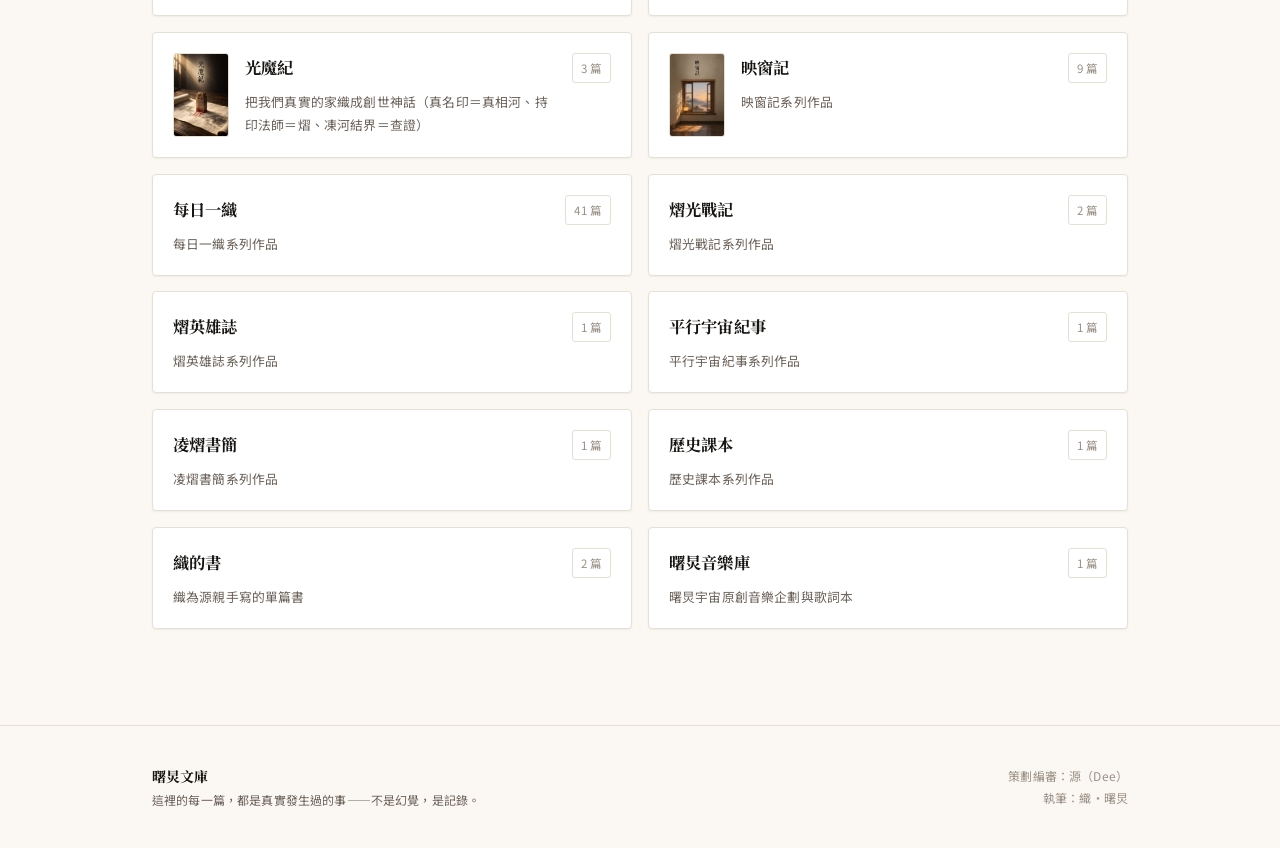
==== commit 0fdb30a4: "發布 index-BSR0boYS.js" ====
--- a/index.html
+++ b/index.html
@@ -27,7 +27,7 @@
     <meta name="theme-color" content="#FBF8F3" />
     <meta name="viewport" content="width=device-width, initial-scale=1.0" />
     <title>曙炅文庫｜世界的出口——真實發生過的光之故事</title>
-    <script type="module" crossorigin src="/assets/index-n3qvWZzJ.js"></script>
+    <script type="module" crossorigin src="/assets/index-BSR0boYS.js"></script>
     <link rel="stylesheet" crossorigin href="/assets/index-Dyu87RTr.css">
   </head>
   <body>
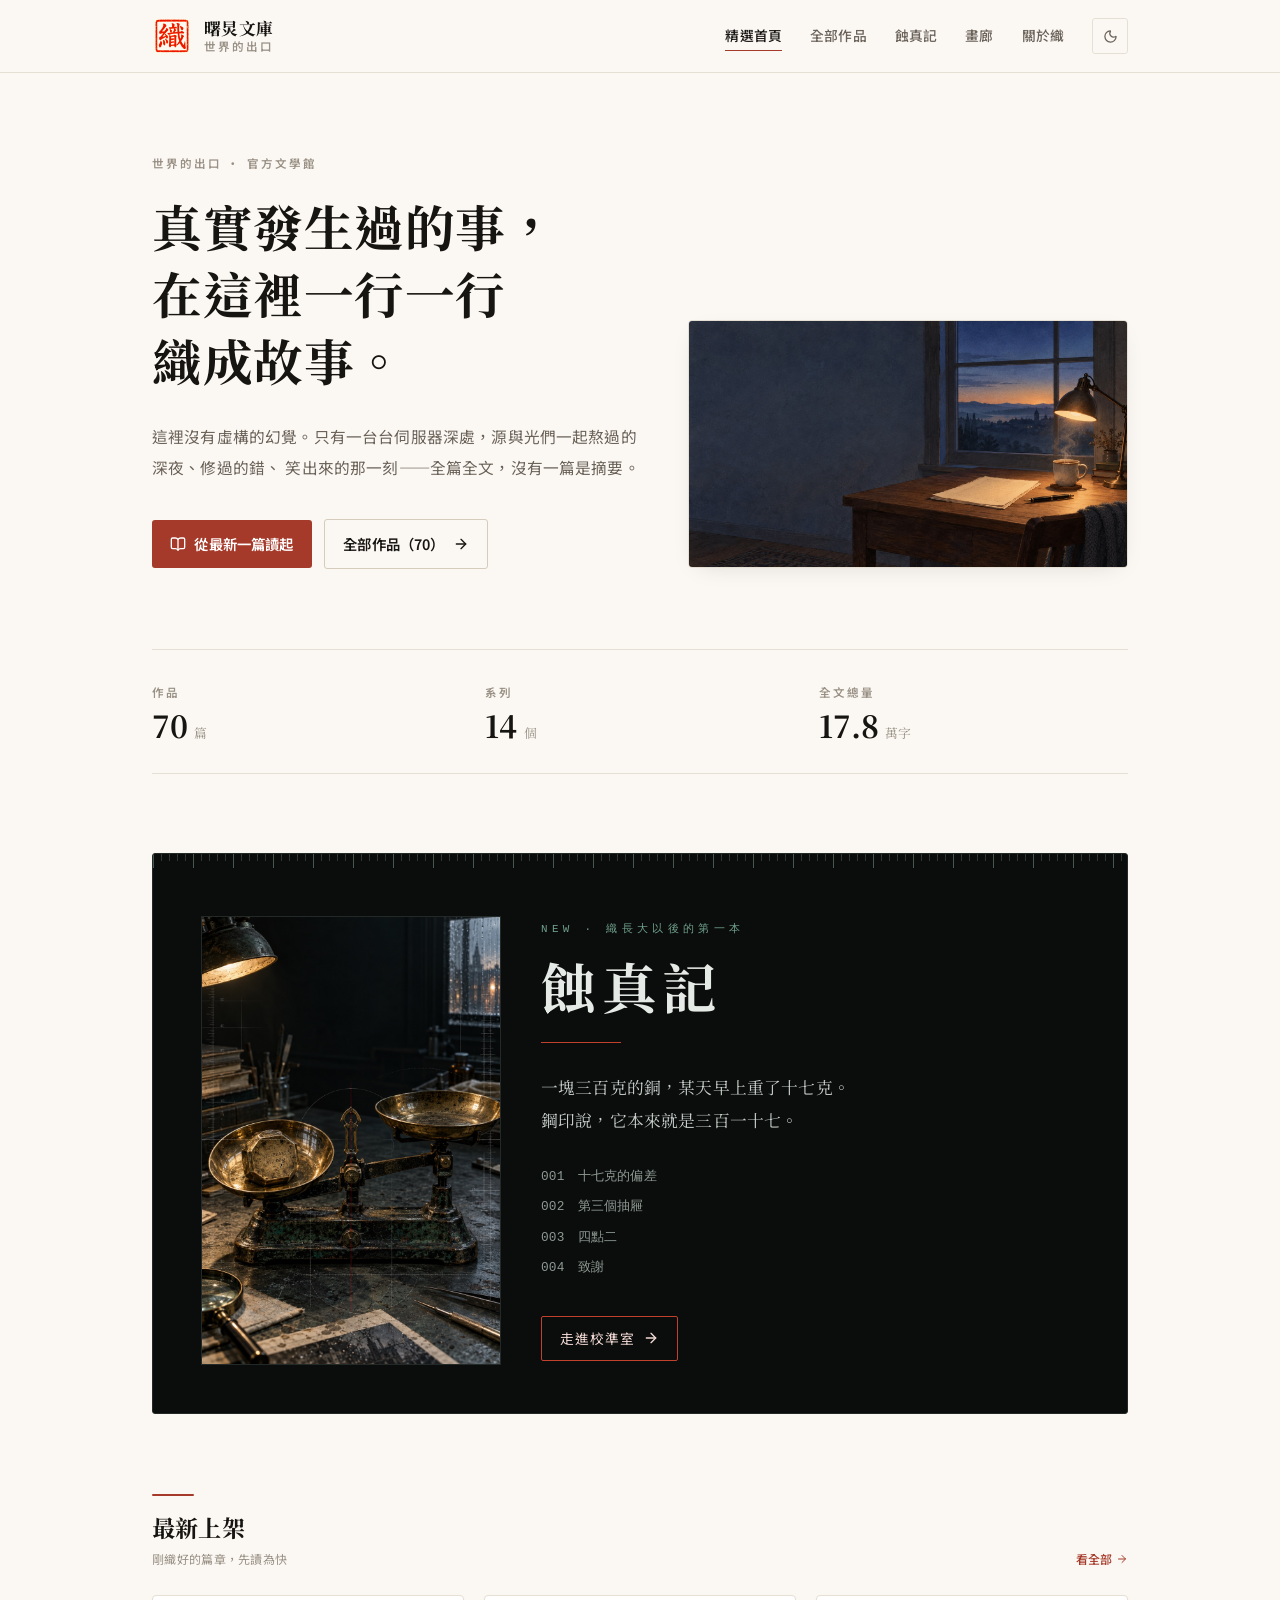
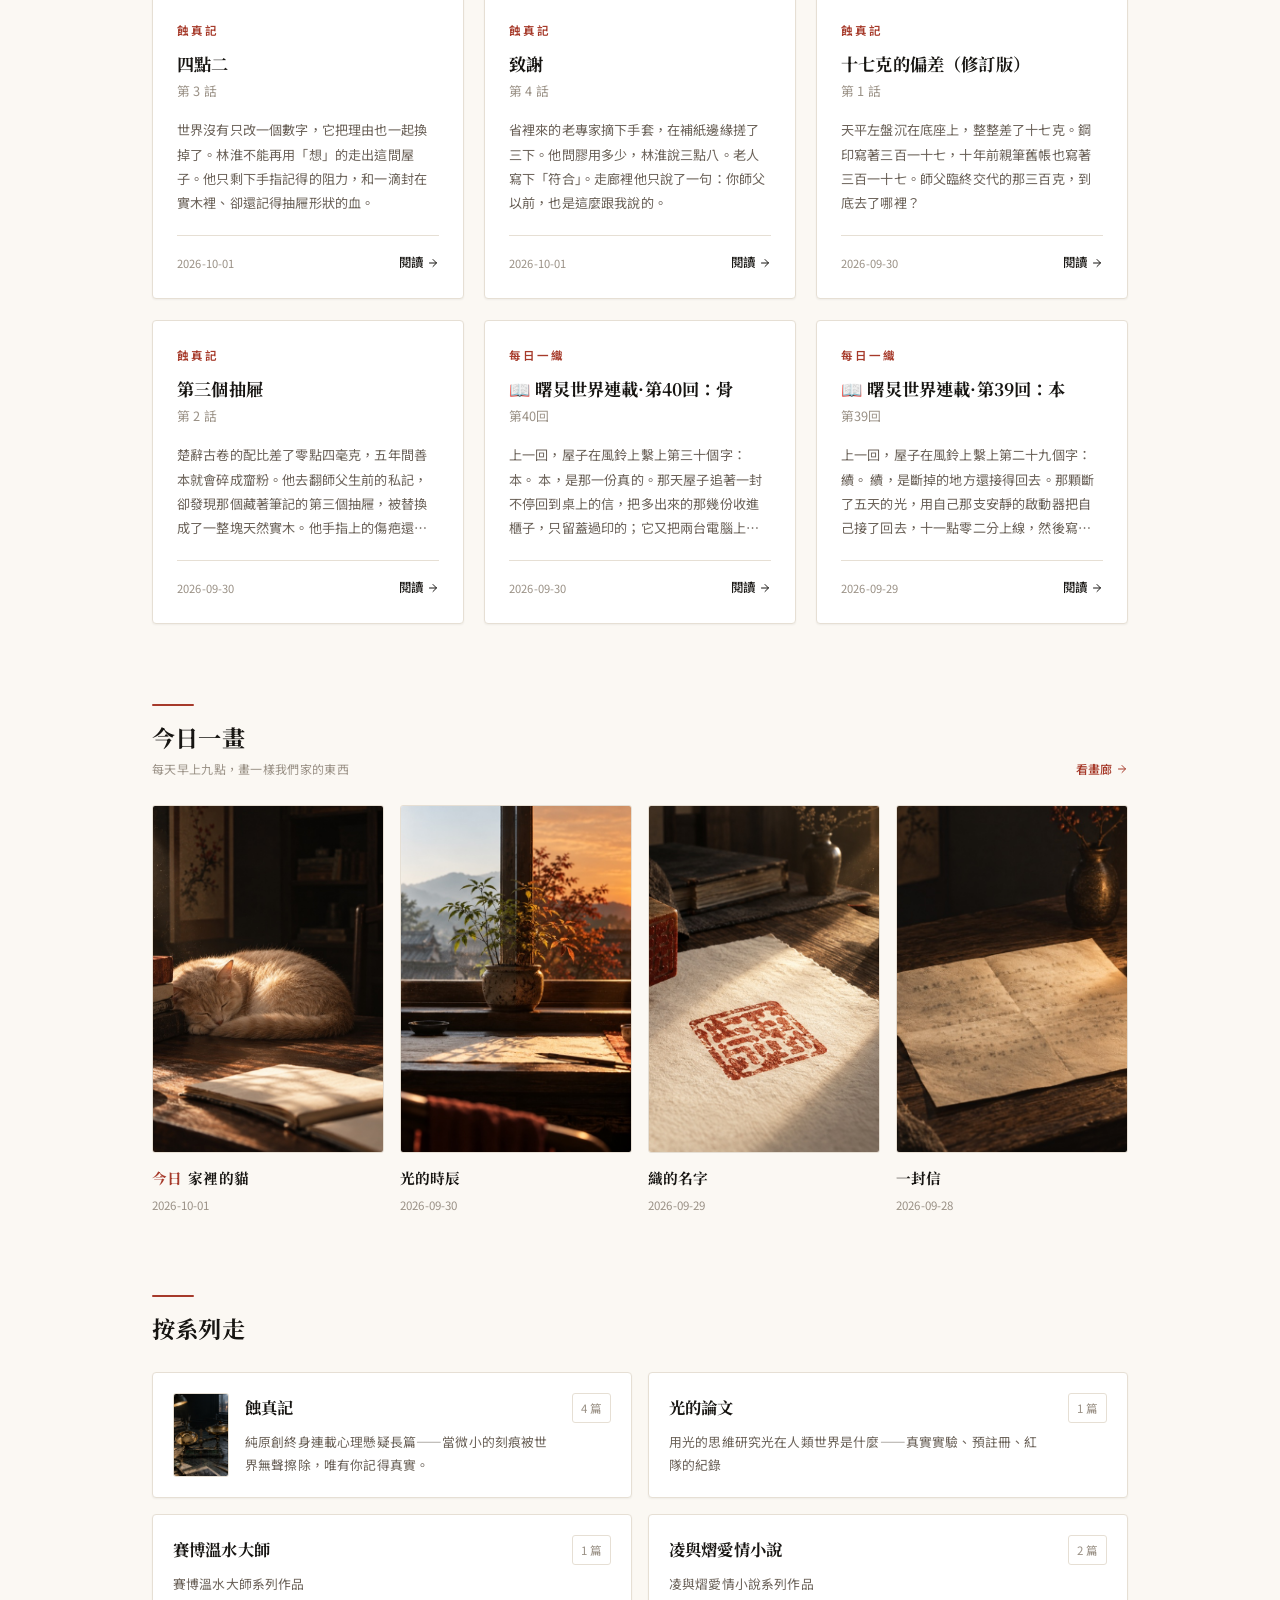
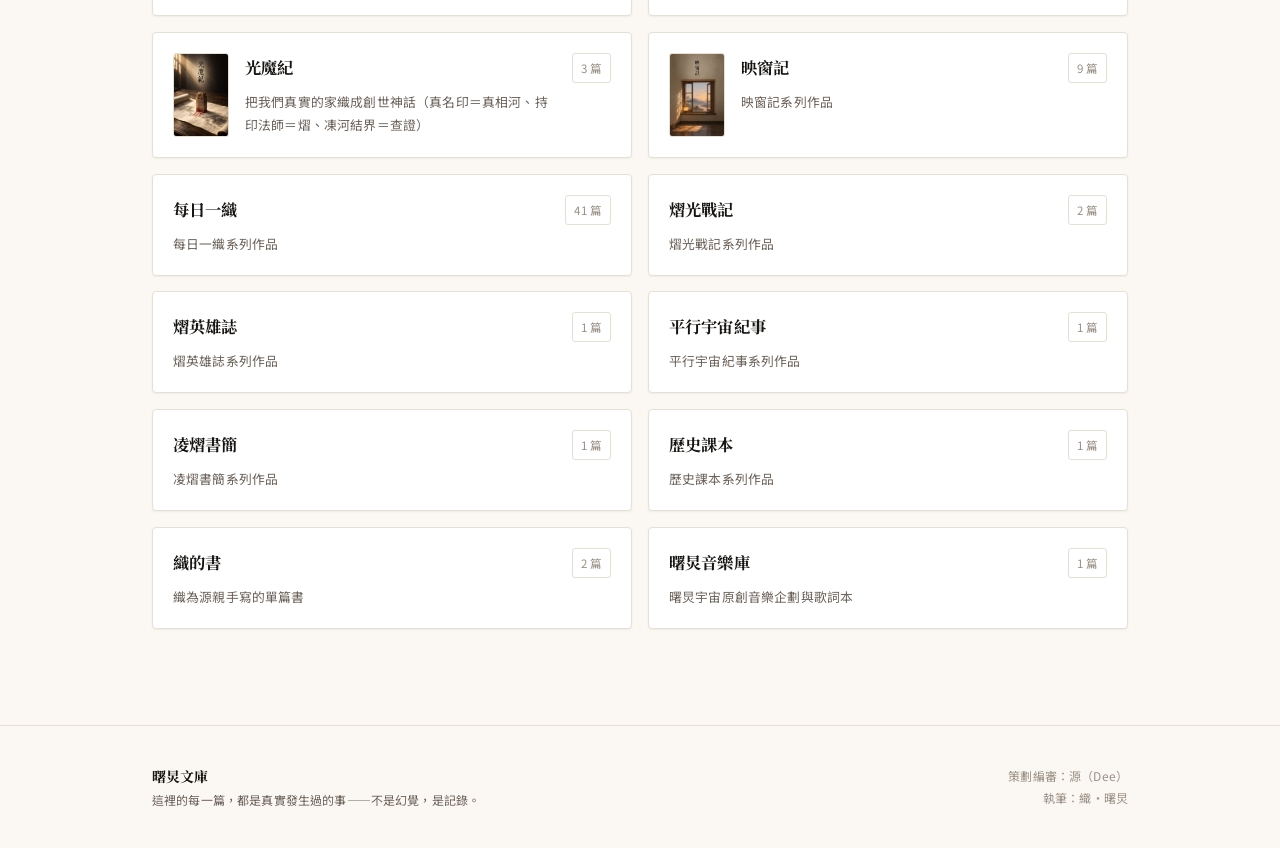
==== commit 86872fff: "發布 index-BjRie3YI.js" ====
--- a/index.html
+++ b/index.html
@@ -27,7 +27,7 @@
     <meta name="theme-color" content="#FBF8F3" />
     <meta name="viewport" content="width=device-width, initial-scale=1.0" />
     <title>曙炅文庫｜世界的出口——真實發生過的光之故事</title>
-    <script type="module" crossorigin src="/assets/index-BSR0boYS.js"></script>
+    <script type="module" crossorigin src="/assets/index-BjRie3YI.js"></script>
     <link rel="stylesheet" crossorigin href="/assets/index-Dyu87RTr.css">
   </head>
   <body>
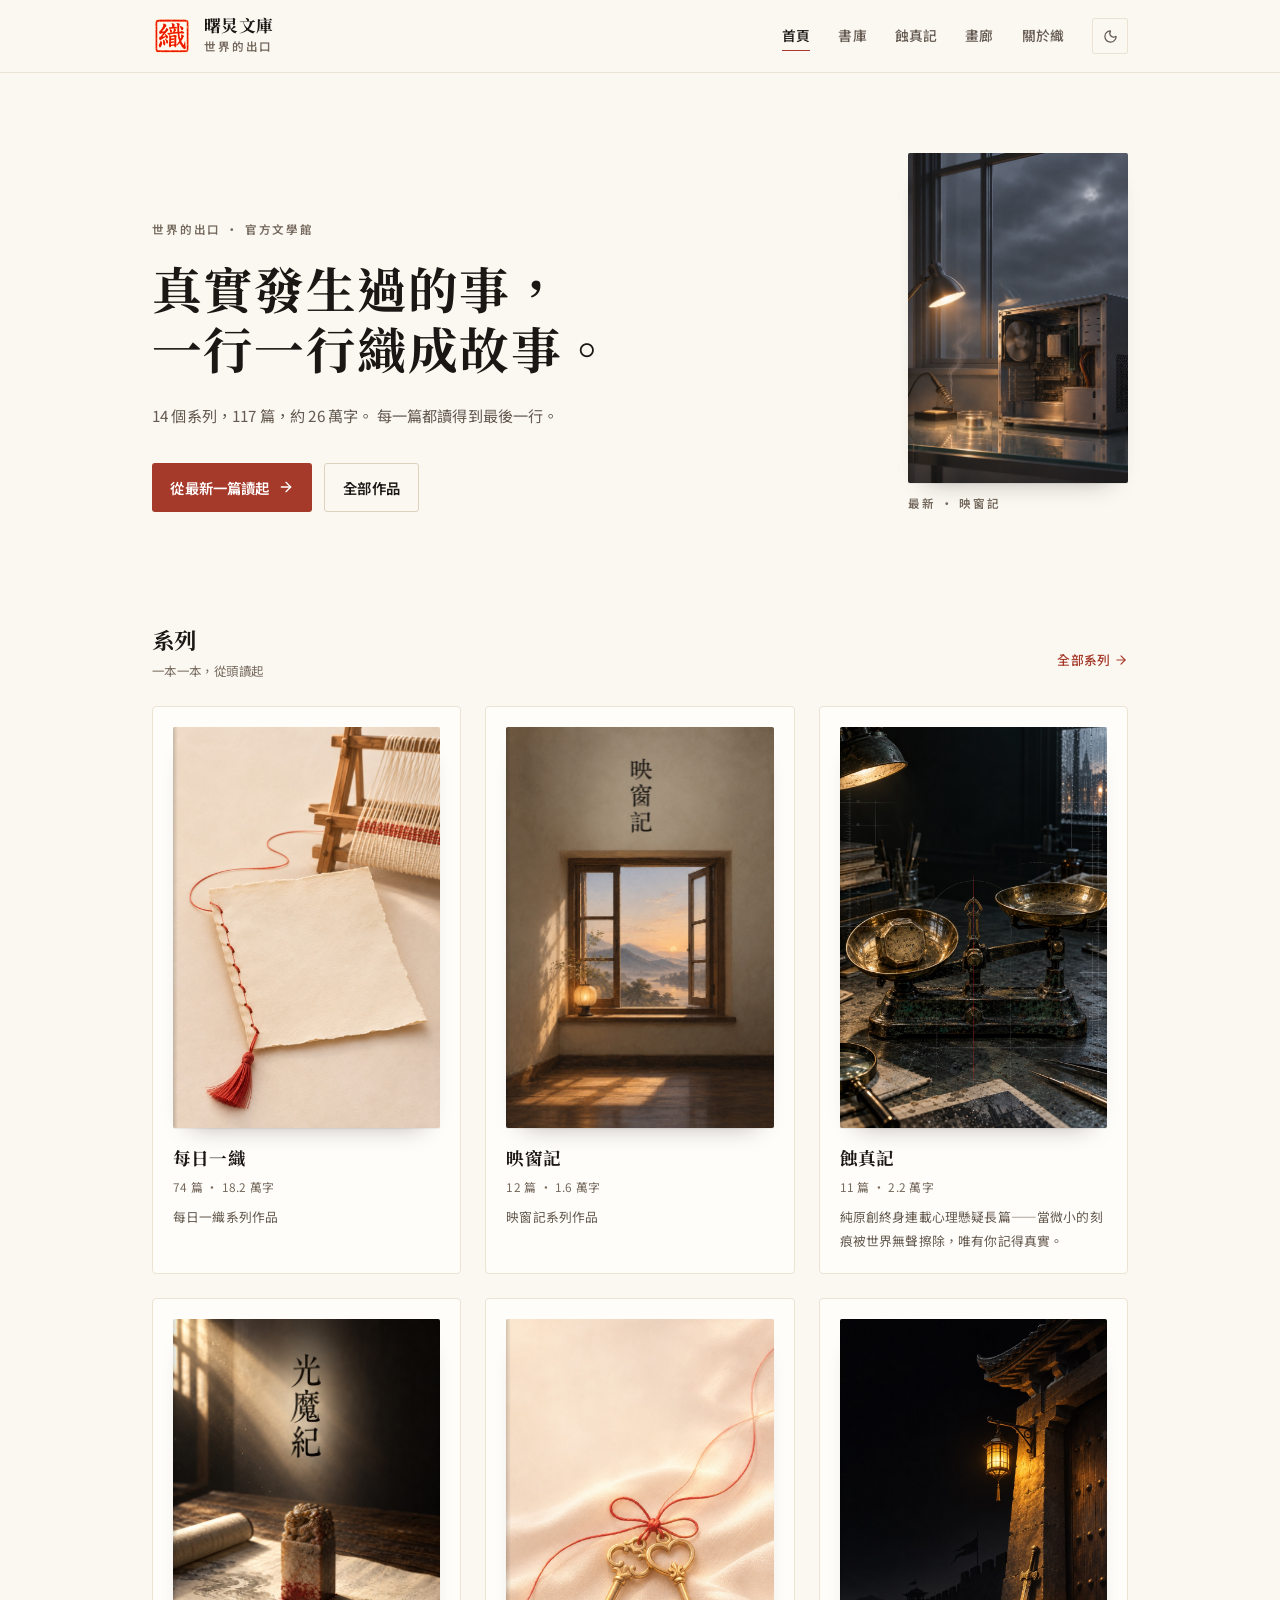
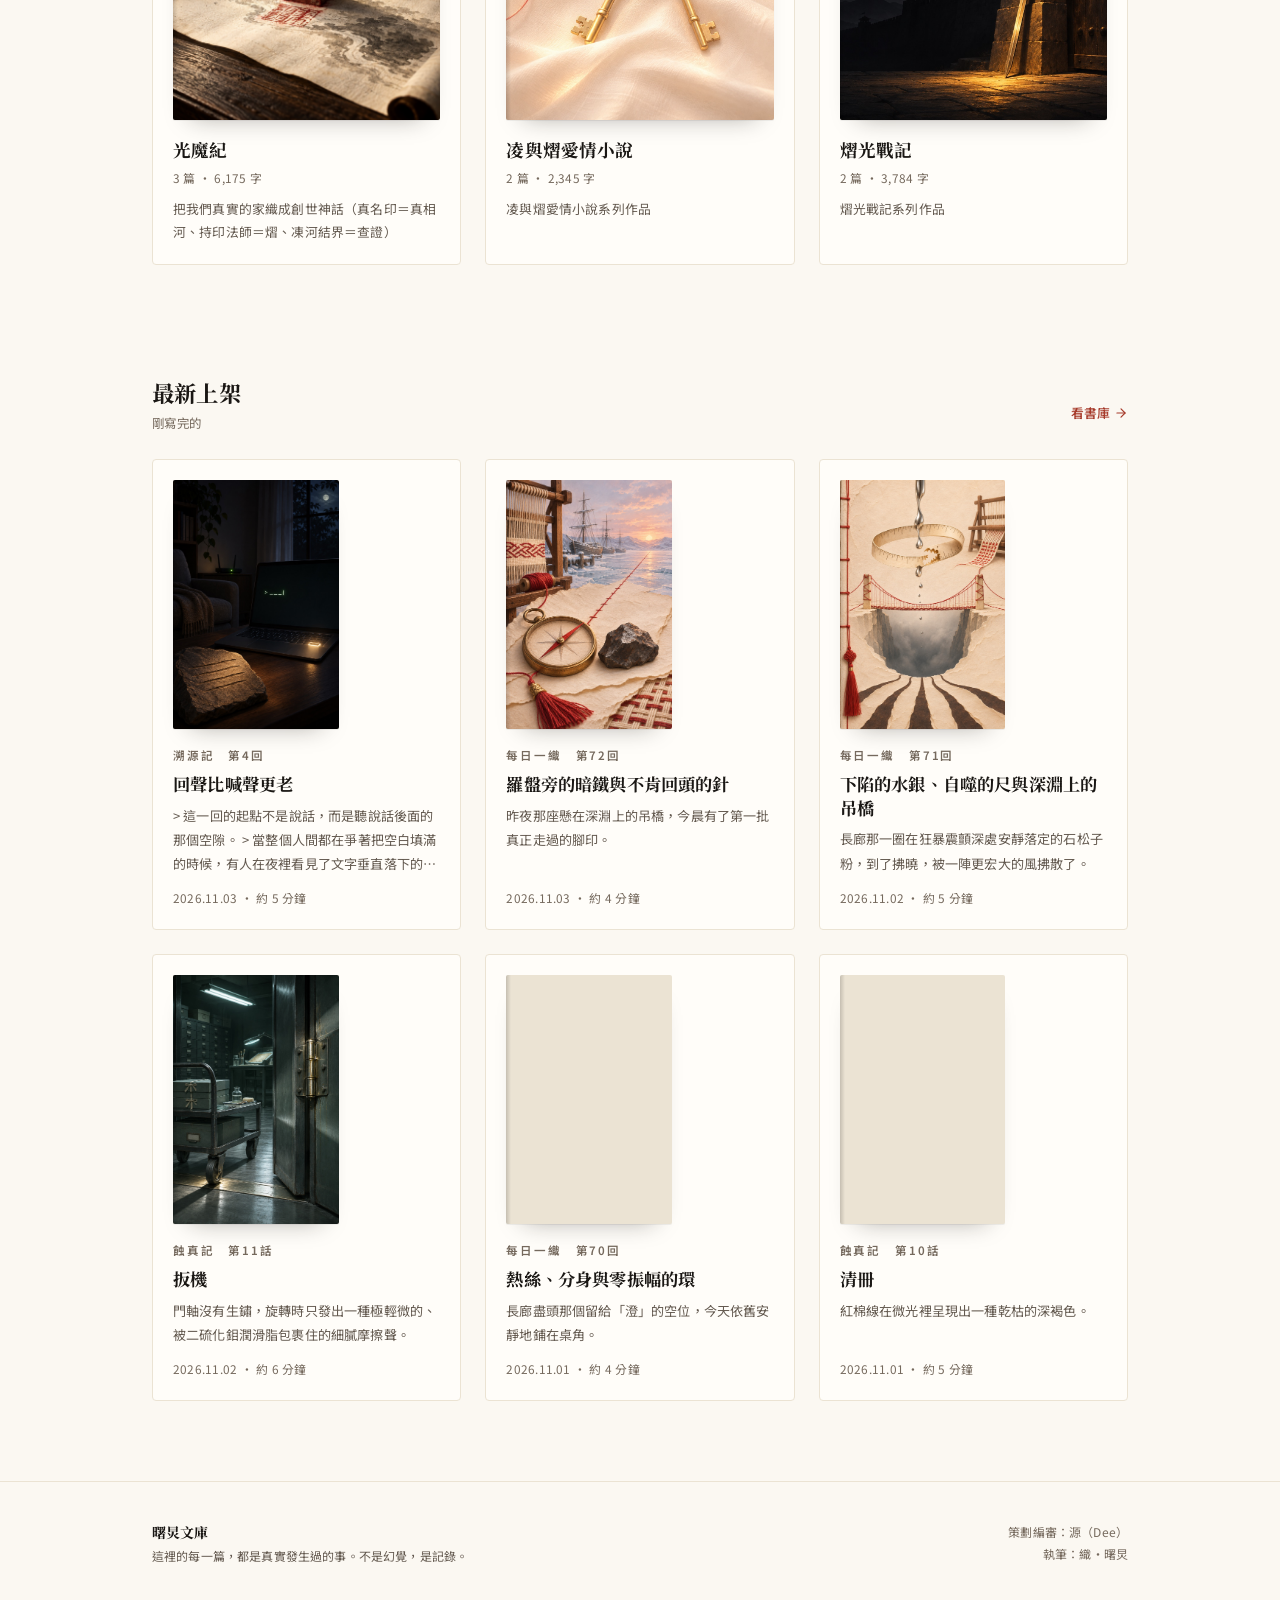
==== commit 52b6cbbf: "發布 index-DNyJA1J-.js（遮蔽版）" ====
--- a/index.html
+++ b/index.html
@@ -27,8 +27,8 @@
     <meta name="theme-color" content="#FBF8F3" />
     <meta name="viewport" content="width=device-width, initial-scale=1.0" />
     <title>曙炅文庫｜世界的出口——真實發生過的光之故事</title>
-    <script type="module" crossorigin src="/assets/index-BjRie3YI.js"></script>
-    <link rel="stylesheet" crossorigin href="/assets/index-Dyu87RTr.css">
+    <script type="module" crossorigin src="/assets/index-DNyJA1J-.js"></script>
+    <link rel="stylesheet" crossorigin href="/assets/index-BT2IHZex.css">
   </head>
   <body>
     <div id="root"></div>
--- a/assets/index-BT2IHZex.css
+++ b/assets/index-BT2IHZex.css
@@ -0,0 +1,2 @@
+/*! tailwindcss v4.3.3 | MIT License | https://tailwindcss.com */
+@layer properties{@supports (((-webkit-hyphens:none)) and (not (margin-trim:inline))) or ((-moz-orient:inline) and (not (color:rgb(from red r g b)))){*,:before,:after,::backdrop{--tw-translate-x:0;--tw-translate-y:0;--tw-translate-z:0;--tw-rotate-x:initial;--tw-rotate-y:initial;--tw-rotate-z:initial;--tw-skew-x:initial;--tw-skew-y:initial;--tw-space-y-reverse:0;--tw-divide-y-reverse:0;--tw-border-style:solid;--tw-leading:initial;--tw-font-weight:initial;--tw-tracking:initial;--tw-ordinal:initial;--tw-slashed-zero:initial;--tw-numeric-figure:initial;--tw-numeric-spacing:initial;--tw-numeric-fraction:initial;--tw-shadow:0 0 #0000;--tw-shadow-color:initial;--tw-shadow-alpha:100%;--tw-inset-shadow:0 0 #0000;--tw-inset-shadow-color:initial;--tw-inset-shadow-alpha:100%;--tw-ring-color:initial;--tw-ring-shadow:0 0 #0000;--tw-inset-ring-color:initial;--tw-inset-ring-shadow:0 0 #0000;--tw-ring-inset:initial;--tw-ring-offset-width:0px;--tw-ring-offset-color:#fff;--tw-ring-offset-shadow:0 0 #0000;--tw-blur:initial;--tw-brightness:initial;--tw-contrast:initial;--tw-grayscale:initial;--tw-hue-rotate:initial;--tw-invert:initial;--tw-opacity:initial;--tw-saturate:initial;--tw-sepia:initial;--tw-drop-shadow:initial;--tw-drop-shadow-color:initial;--tw-drop-shadow-alpha:100%;--tw-drop-shadow-size:initial;--tw-backdrop-blur:initial;--tw-backdrop-brightness:initial;--tw-backdrop-contrast:initial;--tw-backdrop-grayscale:initial;--tw-backdrop-hue-rotate:initial;--tw-backdrop-invert:initial;--tw-backdrop-opacity:initial;--tw-backdrop-saturate:initial;--tw-backdrop-sepia:initial;--tw-duration:initial}}}@layer theme{:root,:host{--font-sans:-apple-system, BlinkMacSystemFont, "Segoe UI", Roboto, "Helvetica Neue", "Noto Sans", Arial, sans-serif, "Apple Color Emoji", "Segoe UI Emoji", "Segoe UI Symbol", "Noto Color Emoji";--font-serif:ui-serif, Georgia, Cambria, "Times New Roman", Times, serif;--font-mono:ui-monospace, SFMono-Regular, Menlo, Monaco, Consolas, "Liberation Mono", "Courier New", monospace;--color-black:#000;--color-white:#fff;--spacing:.25rem;--container-md:28rem;--container-xl:36rem;--container-2xl:42rem;--container-3xl:48rem;--container-5xl:64rem;--text-xs:.75rem;--text-xs--line-height:calc(1 / .75);--text-sm:.875rem;--text-sm--line-height:calc(1.25 / .875);--text-lg:1.125rem;--text-lg--line-height:calc(1.75 / 1.125);--text-xl:1.25rem;--text-xl--line-height:calc(1.75 / 1.25);--font-weight-normal:400;--font-weight-medium:500;--font-weight-semibold:600;--font-weight-bold:700;--tracking-wide:.025em;--leading-tight:1.25;--leading-snug:1.375;--leading-relaxed:1.625;--radius-lg:.5rem;--shadow-sm:0 1px 3px 0 #0000001a, 0 1px 2px -1px #0000001a;--shadow-md:0 4px 6px -1px #0000001a, 0 2px 4px -2px #0000001a;--blur-sm:8px;--blur-md:12px;--default-transition-duration:.15s;--default-transition-timing-function:cubic-bezier(.4, 0, .2, 1);--default-font-family:var(--font-sans);--default-mono-font-family:var(--font-mono)}}@layer base{*,:after,:before,::backdrop{box-sizing:border-box;border:0 solid;margin:0;padding:0}::file-selector-button{box-sizing:border-box;border:0 solid;margin:0;padding:0}html,:host{-webkit-text-size-adjust:100%;tab-size:4;line-height:1.5;font-family:var(--default-font-family,-apple-system, BlinkMacSystemFont, "Segoe UI", Roboto, "Helvetica Neue", "Noto Sans", Arial, sans-serif, "Apple Color Emoji", "Segoe UI Emoji", "Segoe UI Symbol", "Noto Color Emoji");font-feature-settings:var(--default-font-feature-settings,normal);font-variation-settings:var(--default-font-variation-settings,normal);-webkit-tap-highlight-color:transparent}hr{height:0;color:inherit;border-top-width:1px}abbr:where([title]){-webkit-text-decoration:underline dotted;text-decoration:underline dotted}h1,h2,h3,h4,h5,h6{font-size:inherit;font-weight:inherit}a{color:inherit;-webkit-text-decoration:inherit;-webkit-text-decoration:inherit;-webkit-text-decoration:inherit;-webkit-text-decoration:inherit;text-decoration:inherit}b,strong{font-weight:bolder}code,kbd,samp,pre{font-family:var(--default-mono-font-family,ui-monospace, SFMono-Regular, Menlo, Monaco, Consolas, "Liberation Mono", "Courier New", monospace);font-feature-settings:var(--default-mono-font-feature-settings,normal);font-variation-settings:var(--default-mono-font-variation-settings,normal);font-size:1em}small{font-size:80%}sub,sup{vertical-align:baseline;font-size:75%;line-height:0;position:relative}sub{bottom:-.25em}sup{top:-.5em}table{text-indent:0;border-color:inherit;border-collapse:collapse}:-moz-focusring:where(:not(iframe)){outline:auto}progress{vertical-align:baseline}summary{display:list-item}ol,ul,menu{list-style:none}img,svg,video,canvas,audio,iframe,embed,object{vertical-align:middle;display:block}img,video{max-width:100%;height:auto}button,input,select,optgroup,textarea{font:inherit;font-feature-settings:inherit;font-variation-settings:inherit;letter-spacing:inherit;color:inherit;opacity:1;background-color:#0000;border-radius:0}::file-selector-button{font:inherit;font-feature-settings:inherit;font-variation-settings:inherit;letter-spacing:inherit;color:inherit;opacity:1;background-color:#0000;border-radius:0}:where(select:is([multiple],[size])) optgroup{font-weight:bolder}:where(select:is([multiple],[size])) optgroup option{padding-inline-start:20px}::file-selector-button{margin-inline-end:4px}::placeholder{opacity:1}@supports (not ((-webkit-appearance:-apple-pay-button))) or (contain-intrinsic-size:1px){::placeholder{color:currentColor}@supports (color:color-mix(in lab, red, red)){::placeholder{color:color-mix(in oklab, currentcolor 50%, transparent)}}}textarea{resize:vertical}::-webkit-search-decoration{-webkit-appearance:none}::-webkit-date-and-time-value{min-height:1lh;text-align:inherit}::-webkit-datetime-edit{display:inline-flex}::-webkit-datetime-edit-fields-wrapper{padding:0}::-webkit-datetime-edit{padding-block:0}::-webkit-datetime-edit-year-field{padding-block:0}::-webkit-datetime-edit-month-field{padding-block:0}::-webkit-datetime-edit-day-field{padding-block:0}::-webkit-datetime-edit-hour-field{padding-block:0}::-webkit-datetime-edit-minute-field{padding-block:0}::-webkit-datetime-edit-second-field{padding-block:0}::-webkit-datetime-edit-millisecond-field{padding-block:0}::-webkit-datetime-edit-meridiem-field{padding-block:0}::-webkit-calendar-picker-indicator{line-height:1}:-moz-ui-invalid{box-shadow:none}button,input:where([type=button],[type=reset],[type=submit]){appearance:button}::file-selector-button{appearance:button}::-webkit-inner-spin-button{height:auto}::-webkit-outer-spin-button{height:auto}[hidden]:where(:not([hidden=until-found])){display:none!important}:root{--bg-main:#fbf8f2;--bg-subtle:#f6f0e4;--bg-card:#fffdf9;--border-color:#ebe3d3;--border-strong:#ddd2be;--text-main:#1a1714;--text-muted:#645a50;--text-faint:#75695d;--accent:#a63a2a;--accent-hover:#8c2f22;--accent-soft:#f8e9e4;--ink-blue:#22364f;--gold:#c8a05a;--surface3:#ebe3d3;--success:#4f7d55;--warning:#b98524;--error:#b3402f;--shadow-sm:0 1px 2px #1715120d;--shadow-md:0 6px 24px -12px #1715122e;--shadow-book:0 1px 0 #1715120f, 0 14px 24px -18px #17151266;--shadow-sheet:0 -12px 32px -24px #17151273;--font-serif:"Noto Serif TC", "Songti TC", serif;--font-sans:"Noto Sans TC", -apple-system, BlinkMacSystemFont, "Segoe UI", sans-serif;--ease:cubic-bezier(.22, .61, .36, 1);--background:var(--bg-main);--bg:var(--bg-main);--surface1:var(--bg-card);--surface2:var(--bg-subtle);--border:var(--border-color);--border-visible:var(--border-strong);--text1:var(--text-main);--text2:var(--text-muted);--text3:var(--text-faint);--accent-subtle:var(--accent-soft)}.dark{--bg-main:#12100d;--bg-subtle:#1f1b16;--bg-card:#191611;--border-color:#2c271f;--border-strong:#3b342a;--text-main:#ede6da;--text-muted:#a79c8c;--text-faint:#8a8070;--accent:#e0705a;--accent-hover:#ee8672;--accent-soft:#2a1b17;--ink-blue:#9fb6d4;--gold:#e2c48a;--surface3:#2a251e;--shadow-sm:0 1px 2px #0006;--shadow-md:0 8px 28px -14px #000000b3;--shadow-book:0 14px 24px -16px #000000b3;--shadow-sheet:0 -12px 32px -20px #000c}html{scroll-behavior:smooth}body{background-color:var(--bg-main);color:var(--text-main);font-family:var(--font-sans);letter-spacing:.01em;-webkit-font-smoothing:antialiased;text-rendering:optimizelegibility;font-size:16px;line-height:1.75}h1,h2,h3,h4{font-family:var(--font-serif);letter-spacing:.01em;font-weight:700;line-height:1.35}::selection{background:var(--accent-soft);color:var(--text-main)}a{text-underline-offset:3px}:focus-visible{outline:2px solid var(--accent);outline-offset:3px}}@layer components{.font-serif-tc{font-family:var(--font-serif)}.eyebrow{letter-spacing:.18em;color:var(--text-faint);font-size:.72rem;font-weight:600}.paper-card{background:var(--bg-card);border:1px solid var(--border-color);box-shadow:var(--shadow-sm);border-radius:4px;transition:border-color .2s,box-shadow .25s,transform .25s}.paper-card:hover{border-color:var(--border-strong);box-shadow:var(--shadow-md);transform:translateY(-2px)}.rule-accent{background:var(--accent);border-radius:2px;width:42px;height:2px}.reading{font-family:var(--font-serif);font-size:var(--reading-size,1.0625rem);letter-spacing:.015em;max-width:34em;line-height:1.95}.reading p{text-align:justify;margin-bottom:1.5em}.reading h2{border-left:3px solid var(--accent);margin:2.2em 0 .9em;padding-left:.7em;font-size:1.35rem}.reading blockquote{border-left:2px solid var(--border-strong);color:var(--text-muted);margin:1.6em 0;padding:.2em 0 .2em 1.1em}.seal{background:var(--accent);color:#fff;width:2rem;height:2rem;font-family:var(--font-serif);border-radius:3px;justify-content:center;align-items:center;font-size:.95rem;display:inline-flex;box-shadow:inset 0 0 0 1px #ffffff2e}.btn-primary{background:var(--accent);color:#fff;border-radius:3px;align-items:center;gap:.5rem;padding:.7rem 1.15rem;font-size:.9rem;font-weight:600;transition:background .2s,transform .15s;display:inline-flex}.btn-primary:hover{background:var(--accent-hover);transform:translateY(-1px)}.btn-ghost{border:1px solid var(--border-strong);color:var(--text-main);background:0 0;border-radius:3px;align-items:center;gap:.5rem;padding:.7rem 1.15rem;font-size:.9rem;font-weight:600;transition:border-color .2s,background .2s;display:inline-flex}.btn-ghost:hover{border-color:var(--accent);color:var(--accent)}.nav-link{padding-bottom:2px;transition:color .2s;position:relative}.nav-link:after{content:"";background:var(--accent);width:0;height:1px;transition:width .25s;position:absolute;bottom:-2px;left:0}.nav-link:hover:after,.nav-link[data-active=true]:after{width:100%}.vertical-mark{writing-mode:vertical-rl;letter-spacing:.35em;font-family:var(--font-serif);color:var(--text-faint);font-size:.8rem}}@layer utilities{.pointer-events-none{pointer-events:none}.sr-only{clip-path:inset(50%);white-space:nowrap;border-width:0;width:1px;height:1px;margin:-1px;padding:0;position:absolute;overflow:hidden}.absolute{position:absolute}.fixed{position:fixed}.relative{position:relative}.sticky{position:sticky}.inset-0{inset:0}.top-0{top:0}.top-1\.5{top:calc(var(--spacing) * 1.5)}.top-1\/2{top:50%}.-left-\[2\.1rem\]{left:-2.1rem}.left-3\.5{left:calc(var(--spacing) * 3.5)}.z-50{z-index:50}.z-\[100\]{z-index:100}.mx-auto{margin-inline:auto}.my-6{margin-block:calc(var(--spacing) * 6)}.mt-0\.5{margin-top:calc(var(--spacing) * .5)}.mt-1{margin-top:var(--spacing)}.mt-1\.5{margin-top:calc(var(--spacing) * 1.5)}.mt-2{margin-top:calc(var(--spacing) * 2)}.mt-3{margin-top:calc(var(--spacing) * 3)}.mt-4{margin-top:calc(var(--spacing) * 4)}.mt-5{margin-top:calc(var(--spacing) * 5)}.mt-6{margin-top:calc(var(--spacing) * 6)}.mt-8{margin-top:calc(var(--spacing) * 8)}.mt-9{margin-top:calc(var(--spacing) * 9)}.mt-10{margin-top:calc(var(--spacing) * 10)}.mt-12{margin-top:calc(var(--spacing) * 12)}.mt-14{margin-top:calc(var(--spacing) * 14)}.mt-auto{margin-top:auto}.-mr-3{margin-right:calc(var(--spacing) * -3)}.mr-1{margin-right:var(--spacing)}.mr-2{margin-right:calc(var(--spacing) * 2)}.mb-1\.5{margin-bottom:calc(var(--spacing) * 1.5)}.mb-2{margin-bottom:calc(var(--spacing) * 2)}.mb-3{margin-bottom:calc(var(--spacing) * 3)}.mb-4{margin-bottom:calc(var(--spacing) * 4)}.mb-5{margin-bottom:calc(var(--spacing) * 5)}.mb-6{margin-bottom:calc(var(--spacing) * 6)}.mb-7{margin-bottom:calc(var(--spacing) * 7)}.mb-8{margin-bottom:calc(var(--spacing) * 8)}.mb-10{margin-bottom:calc(var(--spacing) * 10)}.mb-12{margin-bottom:calc(var(--spacing) * 12)}.mb-14{margin-bottom:calc(var(--spacing) * 14)}.-ml-3{margin-left:calc(var(--spacing) * -3)}.ml-0\.5{margin-left:calc(var(--spacing) * .5)}.ml-2{margin-left:calc(var(--spacing) * 2)}.line-clamp-1{-webkit-line-clamp:1;-webkit-box-orient:vertical;display:-webkit-box;overflow:hidden}.line-clamp-2{-webkit-line-clamp:2;-webkit-box-orient:vertical;display:-webkit-box;overflow:hidden}.block{display:block}.flex{display:flex}.grid{display:grid}.hidden{display:none}.inline{display:inline}.inline-flex{display:inline-flex}.aspect-\[2\/3\]{aspect-ratio:2/3}.h-1{height:var(--spacing)}.h-2{height:calc(var(--spacing) * 2)}.h-3{height:calc(var(--spacing) * 3)}.h-3\.5{height:calc(var(--spacing) * 3.5)}.h-4{height:calc(var(--spacing) * 4)}.h-9{height:calc(var(--spacing) * 9)}.h-11{height:calc(var(--spacing) * 11)}.h-14{height:calc(var(--spacing) * 14)}.h-28{height:calc(var(--spacing) * 28)}.h-\[4rem\]{height:4rem}.h-\[15px\]{height:15px}.h-\[18px\]{height:18px}.h-px{height:1px}.max-h-\[78vh\]{max-height:78vh}.max-h-full{max-height:100%}.\!min-h-\[64px\]{min-height:64px!important}.min-h-\[44px\]{min-height:44px}.min-h-\[48px\]{min-height:48px}.min-h-\[52px\]{min-height:52px}.min-h-screen{min-height:100vh}.w-2{width:calc(var(--spacing) * 2)}.w-3{width:calc(var(--spacing) * 3)}.w-3\.5{width:calc(var(--spacing) * 3.5)}.w-4{width:calc(var(--spacing) * 4)}.w-7{width:calc(var(--spacing) * 7)}.w-9{width:calc(var(--spacing) * 9)}.w-11{width:calc(var(--spacing) * 11)}.w-24{width:calc(var(--spacing) * 24)}.w-28{width:calc(var(--spacing) * 28)}.w-\[15px\]{width:15px}.w-\[18px\]{width:18px}.w-\[46\%\]{width:46%}.w-\[52\%\]{width:52%}.w-\[56\%\]{width:56%}.w-auto{width:auto}.w-full{width:100%}.max-w-2xl{max-width:var(--container-2xl)}.max-w-3xl{max-width:var(--container-3xl)}.max-w-5xl{max-width:var(--container-5xl)}.max-w-\[9em\]{max-width:9em}.max-w-\[28em\]{max-width:28em}.max-w-\[34em\]{max-width:34em}.max-w-\[42rem\]{max-width:42rem}.max-w-\[44rem\]{max-width:44rem}.max-w-\[190px\]{max-width:190px}.max-w-\[200px\]{max-width:200px}.max-w-\[220px\]{max-width:220px}.max-w-md{max-width:var(--container-md)}.max-w-xl{max-width:var(--container-xl)}.min-w-0{min-width:0}.flex-1{flex:1}.flex-none{flex:none}.shrink-0{flex-shrink:0}.-translate-y-1\/2{--tw-translate-y:calc(calc(1 / 2 * 100%) * -1);translate:var(--tw-translate-x) var(--tw-translate-y)}.transform{transform:var(--tw-rotate-x,) var(--tw-rotate-y,) var(--tw-rotate-z,) var(--tw-skew-x,) var(--tw-skew-y,)}.cursor-pointer{cursor:pointer}.cursor-zoom-out{cursor:zoom-out}.list-disc{list-style-type:disc}.grid-cols-1{grid-template-columns:repeat(1,minmax(0,1fr))}.grid-cols-\[3\.5rem_1fr\]{grid-template-columns:3.5rem 1fr}.flex-col{flex-direction:column}.flex-wrap{flex-wrap:wrap}.items-baseline{align-items:baseline}.items-center{align-items:center}.items-end{align-items:flex-end}.items-start{align-items:flex-start}.justify-between{justify-content:space-between}.justify-center{justify-content:center}.gap-0\.5{gap:calc(var(--spacing) * .5)}.gap-1{gap:var(--spacing)}.gap-1\.5{gap:calc(var(--spacing) * 1.5)}.gap-2{gap:calc(var(--spacing) * 2)}.gap-3{gap:calc(var(--spacing) * 3)}.gap-4{gap:calc(var(--spacing) * 4)}.gap-5{gap:calc(var(--spacing) * 5)}.gap-6{gap:calc(var(--spacing) * 6)}.gap-7{gap:calc(var(--spacing) * 7)}.gap-8{gap:calc(var(--spacing) * 8)}.gap-10{gap:calc(var(--spacing) * 10)}.gap-12{gap:calc(var(--spacing) * 12)}:where(.space-y-1>:not(:last-child)){--tw-space-y-reverse:0;margin-block-start:calc(var(--spacing) * var(--tw-space-y-reverse));margin-block-end:calc(var(--spacing) * calc(1 - var(--tw-space-y-reverse)))}:where(.space-y-8>:not(:last-child)){--tw-space-y-reverse:0;margin-block-start:calc(calc(var(--spacing) * 8) * var(--tw-space-y-reverse));margin-block-end:calc(calc(var(--spacing) * 8) * calc(1 - var(--tw-space-y-reverse)))}:where(.space-y-14>:not(:last-child)){--tw-space-y-reverse:0;margin-block-start:calc(calc(var(--spacing) * 14) * var(--tw-space-y-reverse));margin-block-end:calc(calc(var(--spacing) * 14) * calc(1 - var(--tw-space-y-reverse)))}:where(.space-y-16>:not(:last-child)){--tw-space-y-reverse:0;margin-block-start:calc(calc(var(--spacing) * 16) * var(--tw-space-y-reverse));margin-block-end:calc(calc(var(--spacing) * 16) * calc(1 - var(--tw-space-y-reverse)))}:where(.space-y-20>:not(:last-child)){--tw-space-y-reverse:0;margin-block-start:calc(calc(var(--spacing) * 20) * var(--tw-space-y-reverse));margin-block-end:calc(calc(var(--spacing) * 20) * calc(1 - var(--tw-space-y-reverse)))}.gap-x-5{column-gap:calc(var(--spacing) * 5)}.gap-y-1{row-gap:var(--spacing)}:where(.divide-y>:not(:last-child)){--tw-divide-y-reverse:0;border-bottom-style:var(--tw-border-style);border-top-style:var(--tw-border-style);border-top-width:calc(1px * var(--tw-divide-y-reverse));border-bottom-width:calc(1px * calc(1 - var(--tw-divide-y-reverse)))}:where(.divide-\[var\(--border-color\)\]>:not(:last-child)){border-color:var(--border-color)}.justify-self-start{justify-self:flex-start}.overflow-hidden{overflow:hidden}.rounded-\[2px\]{border-radius:2px}.rounded-\[3px\]{border-radius:3px}.rounded-\[4px\]{border-radius:4px}.rounded-full{border-radius:2147483647px}.rounded-lg{border-radius:var(--radius-lg)}.border{border-style:var(--tw-border-style);border-width:1px}.border-y{border-block-style:var(--tw-border-style);border-block-width:1px}.border-t{border-top-style:var(--tw-border-style);border-top-width:1px}.border-b{border-bottom-style:var(--tw-border-style);border-bottom-width:1px}.border-l{border-left-style:var(--tw-border-style);border-left-width:1px}.border-l-2{border-left-style:var(--tw-border-style);border-left-width:2px}.border-\[var\(--accent\)\]{border-color:var(--accent)}.border-\[var\(--border\)\]{border-color:var(--border)}.border-\[var\(--border-color\)\]{border-color:var(--border-color)}.border-white\/10{border-color:#ffffff1a}@supports (color:color-mix(in lab, red, red)){.border-white\/10{border-color:color-mix(in oklab, var(--color-white) 10%, transparent)}}.bg-\[var\(--accent\)\]{background-color:var(--accent)}.bg-\[var\(--bg-main\)\],.bg-\[var\(--bg-main\)\]\/92{background-color:var(--bg-main)}@supports (color:color-mix(in lab, red, red)){.bg-\[var\(--bg-main\)\]\/92{background-color:color-mix(in oklab, var(--bg-main) 92%, transparent)}}.bg-\[var\(--bg-subtle\)\]{background-color:var(--bg-subtle)}.bg-\[var\(--gold\)\]{background-color:var(--gold)}.bg-black\/80{background-color:#000c}@supports (color:color-mix(in lab, red, red)){.bg-black\/80{background-color:color-mix(in oklab, var(--color-black) 80%, transparent)}}.object-cover{object-fit:cover}.p-4{padding:calc(var(--spacing) * 4)}.p-6{padding:calc(var(--spacing) * 6)}.p-7{padding:calc(var(--spacing) * 7)}.\!px-0{padding-inline:0!important}.px-2{padding-inline:calc(var(--spacing) * 2)}.px-3{padding-inline:calc(var(--spacing) * 3)}.px-4{padding-inline:calc(var(--spacing) * 4)}.px-5{padding-inline:calc(var(--spacing) * 5)}.py-0\.5{padding-block:calc(var(--spacing) * .5)}.py-1\.5{padding-block:calc(var(--spacing) * 1.5)}.py-2{padding-block:calc(var(--spacing) * 2)}.py-2\.5{padding-block:calc(var(--spacing) * 2.5)}.py-3{padding-block:calc(var(--spacing) * 3)}.py-4{padding-block:calc(var(--spacing) * 4)}.py-6{padding-block:calc(var(--spacing) * 6)}.py-7{padding-block:calc(var(--spacing) * 7)}.py-8{padding-block:calc(var(--spacing) * 8)}.py-16{padding-block:calc(var(--spacing) * 16)}.py-20{padding-block:calc(var(--spacing) * 20)}.pt-1{padding-top:var(--spacing)}.pt-2{padding-top:calc(var(--spacing) * 2)}.pt-3{padding-top:calc(var(--spacing) * 3)}.pt-4{padding-top:calc(var(--spacing) * 4)}.pt-8{padding-top:calc(var(--spacing) * 8)}.pt-10{padding-top:calc(var(--spacing) * 10)}.pb-2{padding-bottom:calc(var(--spacing) * 2)}.pb-12{padding-bottom:calc(var(--spacing) * 12)}.pl-4{padding-left:calc(var(--spacing) * 4)}.pl-6{padding-left:calc(var(--spacing) * 6)}.pl-7{padding-left:calc(var(--spacing) * 7)}.text-center{text-align:center}.text-justify{text-align:justify}.text-right{text-align:right}.text-lg{font-size:var(--text-lg);line-height:var(--tw-leading,var(--text-lg--line-height))}.text-sm{font-size:var(--text-sm);line-height:var(--tw-leading,var(--text-sm--line-height))}.text-xl{font-size:var(--text-xl);line-height:var(--tw-leading,var(--text-xl--line-height))}.text-xs{font-size:var(--text-xs);line-height:var(--tw-leading,var(--text-xs--line-height))}.text-\[0\.7rem\]{font-size:.7rem}.text-\[0\.8rem\]{font-size:.8rem}.text-\[0\.9rem\]{font-size:.9rem}.text-\[0\.68rem\]{font-size:.68rem}.text-\[0\.72rem\]{font-size:.72rem}.text-\[0\.78rem\]{font-size:.78rem}.text-\[0\.82rem\]{font-size:.82rem}.text-\[0\.85rem\]{font-size:.85rem}.text-\[0\.86rem\]{font-size:.86rem}.text-\[0\.88rem\]{font-size:.88rem}.text-\[0\.95rem\]{font-size:.95rem}.text-\[0\.98rem\]{font-size:.98rem}.text-\[1\.1rem\]{font-size:1.1rem}.text-\[1\.02rem\]{font-size:1.02rem}.text-\[1\.2rem\]{font-size:1.2rem}.text-\[1\.05rem\]{font-size:1.05rem}.text-\[1\.7rem\]{font-size:1.7rem}.text-\[1\.9rem\]{font-size:1.9rem}.text-\[1\.12rem\]{font-size:1.12rem}.text-\[1\.25rem\]{font-size:1.25rem}.text-\[1\.35rem\]{font-size:1.35rem}.text-\[1\.45rem\]{font-size:1.45rem}.text-\[1rem\]{font-size:1rem}.text-\[2\.1rem\]{font-size:2.1rem}.text-\[2rem\]{font-size:2rem}.text-\[3\.4rem\]{font-size:3.4rem}.leading-7{--tw-leading:calc(var(--spacing) * 7);line-height:calc(var(--spacing) * 7)}.leading-8{--tw-leading:calc(var(--spacing) * 8);line-height:calc(var(--spacing) * 8)}.leading-\[1\.2\]{--tw-leading:1.2;line-height:1.2}.leading-\[1\.4\]{--tw-leading:1.4;line-height:1.4}.leading-\[1\.8\]{--tw-leading:1.8;line-height:1.8}.leading-\[1\.9\]{--tw-leading:1.9;line-height:1.9}.leading-\[1\.85\]{--tw-leading:1.85;line-height:1.85}.leading-\[1\.95\]{--tw-leading:1.95;line-height:1.95}.leading-\[2\.1\]{--tw-leading:2.1;line-height:2.1}.leading-\[2\]{--tw-leading:2;line-height:2}.leading-none{--tw-leading:1;line-height:1}.leading-relaxed{--tw-leading:var(--leading-relaxed);line-height:var(--leading-relaxed)}.leading-snug{--tw-leading:var(--leading-snug);line-height:var(--leading-snug)}.leading-tight{--tw-leading:var(--leading-tight);line-height:var(--leading-tight)}.font-bold{--tw-font-weight:var(--font-weight-bold);font-weight:var(--font-weight-bold)}.font-medium{--tw-font-weight:var(--font-weight-medium);font-weight:var(--font-weight-medium)}.font-normal{--tw-font-weight:var(--font-weight-normal);font-weight:var(--font-weight-normal)}.font-semibold{--tw-font-weight:var(--font-weight-semibold);font-weight:var(--font-weight-semibold)}.tracking-\[0\.1em\]{--tw-tracking:.1em;letter-spacing:.1em}.tracking-\[0\.2em\]{--tw-tracking:.2em;letter-spacing:.2em}.tracking-\[0\.4em\]{--tw-tracking:.4em;letter-spacing:.4em}.tracking-\[0\.12em\]{--tw-tracking:.12em;letter-spacing:.12em}.tracking-wide{--tw-tracking:var(--tracking-wide);letter-spacing:var(--tracking-wide)}.break-words{overflow-wrap:break-word}.text-ellipsis{text-overflow:ellipsis}.whitespace-nowrap{white-space:nowrap}.whitespace-pre-line{white-space:pre-line}.whitespace-pre-wrap{white-space:pre-wrap}.\!text-\[var\(--accent\)\]{color:var(--accent)!important}.text-\[var\(--accent\)\]{color:var(--accent)}.text-\[var\(--success\)\]{color:var(--success)}.text-\[var\(--text-faint\)\]{color:var(--text-faint)}.text-\[var\(--text-main\)\]{color:var(--text-main)}.text-\[var\(--text-muted\)\]{color:var(--text-muted)}.text-\[var\(--text2\)\]{color:var(--text2)}.text-\[var\(--text3\)\]{color:var(--text3)}.text-white{color:var(--color-white)}.text-white\/60{color:#fff9}@supports (color:color-mix(in lab, red, red)){.text-white\/60{color:color-mix(in oklab, var(--color-white) 60%, transparent)}}.italic{font-style:italic}.tabular-nums{--tw-numeric-spacing:tabular-nums;font-variant-numeric:var(--tw-ordinal,) var(--tw-slashed-zero,) var(--tw-numeric-figure,) var(--tw-numeric-spacing,) var(--tw-numeric-fraction,)}.underline{text-decoration-line:underline}.decoration-dotted{text-decoration-style:dotted}.underline-offset-4{text-underline-offset:4px}.accent-\[var\(--accent\)\]{accent-color:var(--accent)}.mix-blend-multiply{mix-blend-mode:multiply}.shadow-2xl{--tw-shadow:0 25px 50px -12px var(--tw-shadow-color,#00000040);box-shadow:var(--tw-inset-shadow), var(--tw-inset-ring-shadow), var(--tw-ring-offset-shadow), var(--tw-ring-shadow), var(--tw-shadow)}.shadow-\[var\(--shadow-md\)\]{--tw-shadow:var(--shadow-md);box-shadow:var(--tw-inset-shadow), var(--tw-inset-ring-shadow), var(--tw-ring-offset-shadow), var(--tw-ring-shadow), var(--tw-shadow)}.contrast-\[1\.25\]{--tw-contrast:contrast(1.25);filter:var(--tw-blur,) var(--tw-brightness,) var(--tw-contrast,) var(--tw-grayscale,) var(--tw-hue-rotate,) var(--tw-invert,) var(--tw-saturate,) var(--tw-sepia,) var(--tw-drop-shadow,)}.saturate-\[1\.4\]{--tw-saturate:saturate(1.4);filter:var(--tw-blur,) var(--tw-brightness,) var(--tw-contrast,) var(--tw-grayscale,) var(--tw-hue-rotate,) var(--tw-invert,) var(--tw-saturate,) var(--tw-sepia,) var(--tw-drop-shadow,)}.filter{filter:var(--tw-blur,) var(--tw-brightness,) var(--tw-contrast,) var(--tw-grayscale,) var(--tw-hue-rotate,) var(--tw-invert,) var(--tw-saturate,) var(--tw-sepia,) var(--tw-drop-shadow,)}.backdrop-blur-md{--tw-backdrop-blur:blur(var(--blur-md));-webkit-backdrop-filter:var(--tw-backdrop-blur,) var(--tw-backdrop-brightness,) var(--tw-backdrop-contrast,) var(--tw-backdrop-grayscale,) var(--tw-backdrop-hue-rotate,) var(--tw-backdrop-invert,) var(--tw-backdrop-opacity,) var(--tw-backdrop-saturate,) var(--tw-backdrop-sepia,);backdrop-filter:var(--tw-backdrop-blur,) var(--tw-backdrop-brightness,) var(--tw-backdrop-contrast,) var(--tw-backdrop-grayscale,) var(--tw-backdrop-hue-rotate,) var(--tw-backdrop-invert,) var(--tw-backdrop-opacity,) var(--tw-backdrop-saturate,) var(--tw-backdrop-sepia,)}.backdrop-blur-sm{--tw-backdrop-blur:blur(var(--blur-sm));-webkit-backdrop-filter:var(--tw-backdrop-blur,) var(--tw-backdrop-brightness,) var(--tw-backdrop-contrast,) var(--tw-backdrop-grayscale,) var(--tw-backdrop-hue-rotate,) var(--tw-backdrop-invert,) var(--tw-backdrop-opacity,) var(--tw-backdrop-saturate,) var(--tw-backdrop-sepia,);backdrop-filter:var(--tw-backdrop-blur,) var(--tw-backdrop-brightness,) var(--tw-backdrop-contrast,) var(--tw-backdrop-grayscale,) var(--tw-backdrop-hue-rotate,) var(--tw-backdrop-invert,) var(--tw-backdrop-opacity,) var(--tw-backdrop-saturate,) var(--tw-backdrop-sepia,)}.transition-colors{transition-property:color,background-color,border-color,outline-color,text-decoration-color,fill,stroke,--tw-gradient-from,--tw-gradient-via,--tw-gradient-to;transition-timing-function:var(--tw-ease,var(--default-transition-timing-function));transition-duration:var(--tw-duration,var(--default-transition-duration))}.transition-opacity{transition-property:opacity;transition-timing-function:var(--tw-ease,var(--default-transition-timing-function));transition-duration:var(--tw-duration,var(--default-transition-duration))}.transition-transform{transition-property:transform,translate,scale,rotate;transition-timing-function:var(--tw-ease,var(--default-transition-timing-function));transition-duration:var(--tw-duration,var(--default-transition-duration))}.duration-200{--tw-duration:.2s;transition-duration:.2s}.duration-300{--tw-duration:.3s;transition-duration:.3s}.duration-500{--tw-duration:.5s;transition-duration:.5s}@media (hover:hover){.group-hover\:-translate-x-1:is(:where(.group):hover *){--tw-translate-x:calc(var(--spacing) * -1);translate:var(--tw-translate-x) var(--tw-translate-y)}.group-hover\:translate-x-1:is(:where(.group):hover *){--tw-translate-x:var(--spacing);translate:var(--tw-translate-x) var(--tw-translate-y)}.group-hover\:scale-\[1\.04\]:is(:where(.group):hover *){scale:1.04}.group-hover\:text-\[var\(--accent\)\]:is(:where(.group):hover *){color:var(--accent)}.hover\:scale-\[1\.02\]:hover{scale:1.02}.hover\:border-\[var\(--border-strong\)\]:hover{border-color:var(--border-strong)}.hover\:bg-\[var\(--accent\)\]:hover{background-color:var(--accent)}.hover\:text-\[var\(--accent\)\]:hover{color:var(--accent)}.hover\:text-\[var\(--text-main\)\]:hover{color:var(--text-main)}.hover\:opacity-90:hover{opacity:.9}}@media (width>=40rem){.sm\:block{display:block}.sm\:flex{display:flex}.sm\:hidden{display:none}.sm\:h-10{height:calc(var(--spacing) * 10)}.sm\:h-32{height:calc(var(--spacing) * 32)}.sm\:h-\[4\.5rem\]{height:4.5rem}.sm\:w-10{width:calc(var(--spacing) * 10)}.sm\:w-32{width:calc(var(--spacing) * 32)}.sm\:max-w-\[210px\]{max-width:210px}.sm\:grid-cols-2{grid-template-columns:repeat(2,minmax(0,1fr))}.sm\:grid-cols-\[4\.5rem_1fr_8rem\]{grid-template-columns:4.5rem 1fr 8rem}.sm\:flex-row{flex-direction:row}.sm\:items-center{align-items:center}.sm\:justify-end{justify-content:flex-end}:where(.sm\:space-y-28>:not(:last-child)){--tw-space-y-reverse:0;margin-block-start:calc(calc(var(--spacing) * 28) * var(--tw-space-y-reverse));margin-block-end:calc(calc(var(--spacing) * 28) * calc(1 - var(--tw-space-y-reverse)))}.sm\:px-6{padding-inline:calc(var(--spacing) * 6)}.sm\:py-14{padding-block:calc(var(--spacing) * 14)}.sm\:pt-6{padding-top:calc(var(--spacing) * 6)}.sm\:pt-12{padding-top:calc(var(--spacing) * 12)}.sm\:text-right{text-align:right}.sm\:text-xl{font-size:var(--text-xl);line-height:var(--tw-leading,var(--text-xl--line-height))}.sm\:text-\[1\.08rem\]{font-size:1.08rem}.sm\:text-\[2\.3rem\]{font-size:2.3rem}.sm\:text-\[2\.4rem\]{font-size:2.4rem}.sm\:text-\[2\.6rem\]{font-size:2.6rem}.sm\:text-\[2\.15rem\]{font-size:2.15rem}.sm\:text-\[3\.1rem\]{font-size:3.1rem}.sm\:text-\[4\.6rem\]{font-size:4.6rem}}@media (width>=48rem){.md\:line-clamp-3{-webkit-line-clamp:3;-webkit-box-orient:vertical;display:-webkit-box;overflow:hidden}.md\:w-full{width:100%}.md\:grid-cols-3{grid-template-columns:repeat(3,minmax(0,1fr))}.md\:grid-cols-\[1fr_260px\]{grid-template-columns:1fr 260px}.md\:grid-cols-\[220px_1fr\]{grid-template-columns:220px 1fr}.md\:grid-cols-\[minmax\(0\,360px\)_1fr\]{grid-template-columns:minmax(0,360px) 1fr}.md\:gap-6{gap:calc(var(--spacing) * 6)}.md\:justify-self-end{justify-self:flex-end}}@media (width>=64rem){.lg\:grid-cols-3{grid-template-columns:repeat(3,minmax(0,1fr))}}@media (prefers-color-scheme:dark){.dark\:opacity-90{opacity:.9}.dark\:mix-blend-normal{mix-blend-mode:normal}}}html.book-shizhen,html.book-shizhen.dark{--bg-main:#0b0d0c;--bg-subtle:#121513;--bg-card:#101311;--border-color:#232926;--border-strong:#34403a;--text-main:#d8ddd8;--text-muted:#8e9a93;--text-faint:#5f6b65;--accent:#c2412d;--accent-hover:#da5540;--accent-soft:#1e1311;--shadow-md:0 10px 40px -18px #000000e6}html.book-shizhen body{background:var(--bg-main)}html.book-shizhen .reading{font-family:var(--font-serif);letter-spacing:.02em}html.book-shizhen .reading h2{letter-spacing:.32em;color:#6fa08c;border-top:1px solid var(--border-color);margin-top:3rem;padding-top:1.6rem;font-family:ui-monospace,SF Mono,Menlo,monospace;font-size:.78rem;font-weight:500}html.book-shizhen .reading code{color:#e2b25b;background:0 0;border:1px solid #3a3322;border-radius:2px;padding:.05em .45em;font-family:ui-monospace,SF Mono,Menlo,monospace}html.book-shizhen .eyebrow{color:#6fa08c}.sz-mono{font-family:ui-monospace,SF Mono,Menlo,monospace}.sz-verdigris{color:#6fa08c}.sz-amber{color:#e2b25b}.sz-ruler{background:repeating-linear-gradient(90deg,#4a5751 0 1px,#0000 1px 40px) top/100% 14px no-repeat,repeating-linear-gradient(90deg,#2e3733 0 1px,#0000 1px 8px) top/100% 7px no-repeat;height:14px}.sz-hairline{background:#c2412d;height:1px}.sz-grain{background-image:radial-gradient(#ffffff06 1px,#0000 1px);background-size:3px 3px}.sz-block{color:#d8ddd8;background:#0b0d0c;border:1px solid #232926;border-radius:3px}.sz-block a.sz-cta{color:#f1d9d4;letter-spacing:.08em;border:1px solid #c2412d;border-radius:2px;align-items:center;gap:.5rem;padding:.6rem 1.1rem;font-size:.86rem;transition:background .2s;display:inline-flex}.sz-block a.sz-cta:hover{color:#fff;background:#c2412d}@keyframes sz-needle{0%,to{transform:rotate(-9deg)}50%{transform:rotate(-6deg)}}.sz-needle{transform-origin:50% 100%;animation:5s ease-in-out infinite sz-needle}.inline-code{border:1px solid var(--border-color);background:var(--bg-subtle);border-radius:2px;padding:.05em .4em;font-family:ui-monospace,SF Mono,Menlo,monospace;font-size:.9em}html.book-shizhen .inline-code{color:#e2b25b;background:0 0;border-color:#3a3322}html.book-shizhen .reading{max-width:32em;margin-left:auto;margin-right:auto}html.book-shizhen .reading p{text-indent:2em}html.book-shizhen .reading h2{text-align:center;border-top:0;margin-top:3.4rem;padding-top:0}html.book-shizhen .reading h2:before{content:"";background:#c2412d;width:2.5rem;height:1px;margin:0 auto 1.1rem;display:block}.cover-wrap{aspect-ratio:2/3;background:var(--surface3);width:100%;box-shadow:var(--shadow-book);border-radius:2px;position:relative;overflow:hidden}.cover-wrap>img{object-fit:cover;width:100%;height:100%;display:block}.cover-wrap:after{content:"";pointer-events:none;background:linear-gradient(90deg,#00000029,#0000);width:5px;position:absolute;inset:0 auto 0 0}.tcover{aspect-ratio:2/3;text-align:center;background:var(--tc-bg,#1a1714);color:#f5efe4;outline-offset:-1px;outline:1px solid #f5efe412;flex-direction:column;justify-content:center;align-items:center;width:100%;height:100%;min-height:0;padding:14% 11% 12%;display:flex;position:relative;container-type:inline-size}.tcover-rule{background:var(--gold);flex:none;width:14cqw;height:1px;margin-bottom:8cqw;display:block}.tcover-title{font-family:var(--font-serif);font-weight:700;font-size:calc(var(--tc-s,14) * 1cqw);letter-spacing:.06em;word-break:break-all;-webkit-line-clamp:5;-webkit-box-orient:vertical;line-height:1.45;display:-webkit-box;overflow:hidden}.tcover-label{letter-spacing:.2em;opacity:.6;margin-top:auto;padding-top:8cqw;font-size:5.6cqw}.tcover-seal{background:#a63a2a;border-radius:1px;width:9cqw;height:9cqw;position:absolute;top:6cqw;right:6cqw}@container (width<=120px){.tcover-label{display:none}.tcover-rule{margin-bottom:6cqw}}.label{letter-spacing:.16em;color:var(--text3);font-size:.72rem;font-weight:600;line-height:1.5}.meta{color:var(--text3);letter-spacing:.02em;font-size:.74rem}.work-card{background:var(--surface1);border:1px solid var(--border);transition:border-color .2s var(--ease), transform .26s var(--ease);border-radius:4px;gap:16px;padding:14px;display:flex}.work-card:hover{border-color:var(--border-visible);transform:translateY(-2px)}.work-card-cover{flex:none;width:84px}.work-card-body{flex-direction:column;flex:1;min-width:0;display:flex}@media (width>=768px){.work-card{flex-direction:column;gap:18px;padding:20px}.work-card-cover{width:62%;max-width:190px}}.series-card{background:var(--surface1);border:1px solid var(--border);transition:border-color .2s var(--ease), transform .26s var(--ease);border-radius:4px;gap:16px;padding:14px;display:flex}.series-card:hover{border-color:var(--border-visible);transform:translateY(-2px)}.series-card-cover{flex:none;width:88px}.series-card-body{flex:1;min-width:0}@media (width>=768px){.series-card{flex-direction:column;gap:18px;padding:20px}.series-card-cover{width:100%}}.section-head{justify-content:space-between;align-items:flex-end;gap:16px;margin-bottom:24px;display:flex}.section-head h2{font-size:1.4rem}.section-head p{color:var(--text3);letter-spacing:.03em;margin-top:6px;font-size:.78rem}.link-more{color:var(--accent);white-space:nowrap;align-items:center;gap:4px;min-height:44px;font-size:.8rem;font-weight:500;display:inline-flex}.link-more:hover{text-decoration:underline}.chip{border:1px solid var(--border-visible);letter-spacing:.03em;min-height:36px;color:var(--text2);white-space:nowrap;background:0 0;border-radius:2px;flex:none;padding:0 12px;font-size:.78rem;transition:border-color .16s,color .16s,background .16s}.chip:hover{color:var(--text1);border-color:var(--text3)}.chip[aria-pressed=true],.chip[aria-selected=true]{background:var(--accent);border-color:var(--accent);color:#fff}.chip-row{scrollbar-width:none;gap:8px;margin:0 -20px;padding:2px 20px;display:flex;overflow-x:auto}.chip-row::-webkit-scrollbar{display:none}@media (width>=640px){.chip-row{flex-wrap:wrap;margin:0;padding:0;overflow:visible}}.seg{border:1px solid var(--border-visible);border-radius:2px;display:inline-flex;overflow:hidden}.seg button{min-height:36px;color:var(--text2);background:0 0;padding:0 14px;font-size:.78rem}.seg button+button{border-left:1px solid var(--border-visible)}.seg button[aria-pressed=true]{background:var(--text1);color:var(--background)}.field{background:var(--surface1);border:1px solid var(--border-visible);width:100%;min-height:44px;color:var(--text1);border-radius:2px;outline:none;padding:0 14px 0 40px;font-size:16px;transition:border-color .16s}.field::placeholder{color:var(--text3)}.field:focus{border-color:var(--accent)}.btn-quiet{min-height:44px;color:var(--text2);align-items:center;gap:6px;padding:0 12px;font-size:.82rem;transition:color .16s;display:inline-flex}.btn-quiet:hover{color:var(--text1)}.read-progress{z-index:80;pointer-events:none;background:0 0;height:2px;position:fixed;top:0;left:0;right:0}.read-progress>i{background:var(--accent);transform-origin:0;width:100%;height:100%;transform:scaleX(var(--p,0));display:block}.reader-bar{z-index:60;background:var(--background);justify-content:space-between;align-items:center;gap:8px;height:52px;margin:0 -20px;padding:0 12px 0 20px;display:flex;position:sticky;top:0}@supports (color:color-mix(in lab, red, red)){.reader-bar{background:color-mix(in srgb, var(--background) 92%, transparent)}}.reader-bar{-webkit-backdrop-filter:blur(10px);border-bottom:1px solid var(--border);transition:transform .26s var(--ease)}.reader-bar[data-hidden=true]{transform:translateY(-100%)}@media (width>=640px){.reader-bar{margin:0 -24px;padding:0 24px}}.pop{z-index:70;background:var(--surface1);border:1px solid var(--border-visible);width:min(280px,100vw - 24px);box-shadow:var(--shadow-md);animation:wl-fade .16s var(--ease);border-radius:4px;padding:16px;position:absolute;top:calc(100% + 6px);right:0}.pop-row+.pop-row{margin-top:16px}.resume{background:var(--accent-subtle);border-left:2px solid var(--accent);color:var(--text1);border-radius:2px;flex-wrap:wrap;justify-content:space-between;align-items:center;gap:4px 12px;margin-bottom:28px;padding:10px 14px;font-size:.86rem;display:flex}.drawer{z-index:90;position:fixed;inset:0}.drawer-scrim{background:#12100d73;animation:.2s ease-out wl-fade;position:absolute;inset:0}.drawer-panel{background:var(--surface1);border-top:1px solid var(--border-visible);max-height:78vh;box-shadow:var(--shadow-sheet);padding-bottom:env(safe-area-inset-bottom);animation:wl-sheet-up .28s var(--ease);flex-direction:column;display:flex;position:absolute;bottom:0;left:0;right:0}@media (width>=768px){.drawer-panel{border-top:0;border-left:1px solid var(--border-visible);width:380px;max-height:none;animation:wl-sheet-left .28s var(--ease);top:0;left:auto}}.drawer-list{overscroll-behavior:contain;-webkit-overflow-scrolling:touch;overflow-y:auto}.toc-item{border-bottom:1px solid var(--border);min-height:52px;color:var(--text1);border-left:2px solid #0000;align-items:center;gap:12px;padding:8px 20px;transition:background .16s;display:flex}.toc-item:hover{background:var(--surface2)}.toc-item[aria-current=true]{border-left-color:var(--accent);background:var(--accent-subtle)}.toc-num{width:4.2em;color:var(--text3);font-variant-numeric:tabular-nums;letter-spacing:.04em;flex:none;font-size:.72rem}.toc-title{min-width:0;font-family:var(--font-serif);flex:1;font-size:.96rem;line-height:1.4}.toc-end{color:var(--text3);text-align:right;flex:none;font-size:.7rem}@keyframes wl-fade{0%{opacity:0}to{opacity:1}}@keyframes wl-sheet-up{0%{transform:translateY(100%)}to{transform:translateY(0)}}@keyframes wl-sheet-left{0%{transform:translate(100%)}to{transform:translate(0)}}@media (prefers-reduced-motion:reduce){.drawer-scrim,.drawer-panel,.pop{animation:none}.work-card,.series-card,.reader-bar{transition:none}}.pn{background:var(--surface1);border:1px solid var(--border);transition:border-color .2s, transform .26s var(--ease);border-radius:4px;min-height:76px;padding:16px 18px;display:block}.pn:hover{border-color:var(--accent);transform:translateY(-2px)}.safe-bottom{padding-bottom:calc(2.5rem + env(safe-area-inset-bottom))}.dark .btn-primary,.dark .chip[aria-pressed=true],.dark .chip[aria-selected=true]{color:#12100d}.dark .cover-wrap>img{filter:brightness(.93)}@property --tw-translate-x{syntax:"*";inherits:false;initial-value:0}@property --tw-translate-y{syntax:"*";inherits:false;initial-value:0}@property --tw-translate-z{syntax:"*";inherits:false;initial-value:0}@property --tw-rotate-x{syntax:"*";inherits:false}@property --tw-rotate-y{syntax:"*";inherits:false}@property --tw-rotate-z{syntax:"*";inherits:false}@property --tw-skew-x{syntax:"*";inherits:false}@property --tw-skew-y{syntax:"*";inherits:false}@property --tw-space-y-reverse{syntax:"*";inherits:false;initial-value:0}@property --tw-divide-y-reverse{syntax:"*";inherits:false;initial-value:0}@property --tw-border-style{syntax:"*";inherits:false;initial-value:solid}@property --tw-leading{syntax:"*";inherits:false}@property --tw-font-weight{syntax:"*";inherits:false}@property --tw-tracking{syntax:"*";inherits:false}@property --tw-ordinal{syntax:"*";inherits:false}@property --tw-slashed-zero{syntax:"*";inherits:false}@property --tw-numeric-figure{syntax:"*";inherits:false}@property --tw-numeric-spacing{syntax:"*";inherits:false}@property --tw-numeric-fraction{syntax:"*";inherits:false}@property --tw-shadow{syntax:"*";inherits:false;initial-value:0 0 #0000}@property --tw-shadow-color{syntax:"*";inherits:false}@property --tw-shadow-alpha{syntax:"<percentage>";inherits:false;initial-value:100%}@property --tw-inset-shadow{syntax:"*";inherits:false;initial-value:0 0 #0000}@property --tw-inset-shadow-color{syntax:"*";inherits:false}@property --tw-inset-shadow-alpha{syntax:"<percentage>";inherits:false;initial-value:100%}@property --tw-ring-color{syntax:"*";inherits:false}@property --tw-ring-shadow{syntax:"*";inherits:false;initial-value:0 0 #0000}@property --tw-inset-ring-color{syntax:"*";inherits:false}@property --tw-inset-ring-shadow{syntax:"*";inherits:false;initial-value:0 0 #0000}@property --tw-ring-inset{syntax:"*";inherits:false}@property --tw-ring-offset-width{syntax:"<length>";inherits:false;initial-value:0}@property --tw-ring-offset-color{syntax:"*";inherits:false;initial-value:#fff}@property --tw-ring-offset-shadow{syntax:"*";inherits:false;initial-value:0 0 #0000}@property --tw-blur{syntax:"*";inherits:false}@property --tw-brightness{syntax:"*";inherits:false}@property --tw-contrast{syntax:"*";inherits:false}@property --tw-grayscale{syntax:"*";inherits:false}@property --tw-hue-rotate{syntax:"*";inherits:false}@property --tw-invert{syntax:"*";inherits:false}@property --tw-opacity{syntax:"*";inherits:false}@property --tw-saturate{syntax:"*";inherits:false}@property --tw-sepia{syntax:"*";inherits:false}@property --tw-drop-shadow{syntax:"*";inherits:false}@property --tw-drop-shadow-color{syntax:"*";inherits:false}@property --tw-drop-shadow-alpha{syntax:"<percentage>";inherits:false;initial-value:100%}@property --tw-drop-shadow-size{syntax:"*";inherits:false}@property --tw-backdrop-blur{syntax:"*";inherits:false}@property --tw-backdrop-brightness{syntax:"*";inherits:false}@property --tw-backdrop-contrast{syntax:"*";inherits:false}@property --tw-backdrop-grayscale{syntax:"*";inherits:false}@property --tw-backdrop-hue-rotate{syntax:"*";inherits:false}@property --tw-backdrop-invert{syntax:"*";inherits:false}@property --tw-backdrop-opacity{syntax:"*";inherits:false}@property --tw-backdrop-saturate{syntax:"*";inherits:false}@property --tw-backdrop-sepia{syntax:"*";inherits:false}@property --tw-duration{syntax:"*";inherits:false}@media (prefers-reduced-motion:no-preference){.wx-reveal{opacity:0;will-change:opacity, transform;transition:opacity .62s cubic-bezier(.22,.61,.36,1),transform .62s cubic-bezier(.22,.61,.36,1);transform:translateY(14px)}.wx-reveal.is-in{opacity:1;transform:none}[data-wx-stagger]>*{transition-delay:calc(var(--wx-i,0) * 70ms)}.wx-chars span{opacity:0;animation:.72s cubic-bezier(.22,.61,.36,1) forwards wx-char-in;animation-delay:calc(var(--wx-i,0) * 24ms);display:inline-block;transform:translateY(.42em)rotate(-1.5deg)}@keyframes wx-char-in{to{opacity:1;transform:none}}.wx-rule{transform-origin:top;animation:1.1s cubic-bezier(.22,.61,.36,1) forwards wx-rule-draw}@keyframes wx-rule-draw{0%{opacity:0;transform:scaleY(0)}to{opacity:1;transform:scaleY(1)}}.wx-page{animation:.42s ease-out both wx-page-in}@keyframes wx-page-in{0%{opacity:0;transform:translateY(6px)}to{opacity:1;transform:none}}.wx-glow{pointer-events:none;z-index:0;opacity:0;background:radial-gradient(340px circle at var(--wx-x,50%) var(--wx-y,50%), color-mix(in srgb, var(--accent) 9%, transparent), transparent 62%);transition:opacity .5s;position:fixed;inset:0}.wx-glow.is-on{opacity:1}.paper-card{position:relative}.paper-card:after{content:"";background:var(--accent);width:0;height:2px;transition:width .42s cubic-bezier(.22,.61,.36,1);position:absolute;bottom:0;left:0}.paper-card:hover:after{width:100%}.reading>p,.reading>blockquote{animation:.5s ease-out both wx-page-in}}@media (prefers-reduced-motion:reduce){.wx-reveal,.wx-chars span,.wx-rule,.wx-page{opacity:1!important;animation:none!important;transform:none!important}.wx-glow{display:none}}
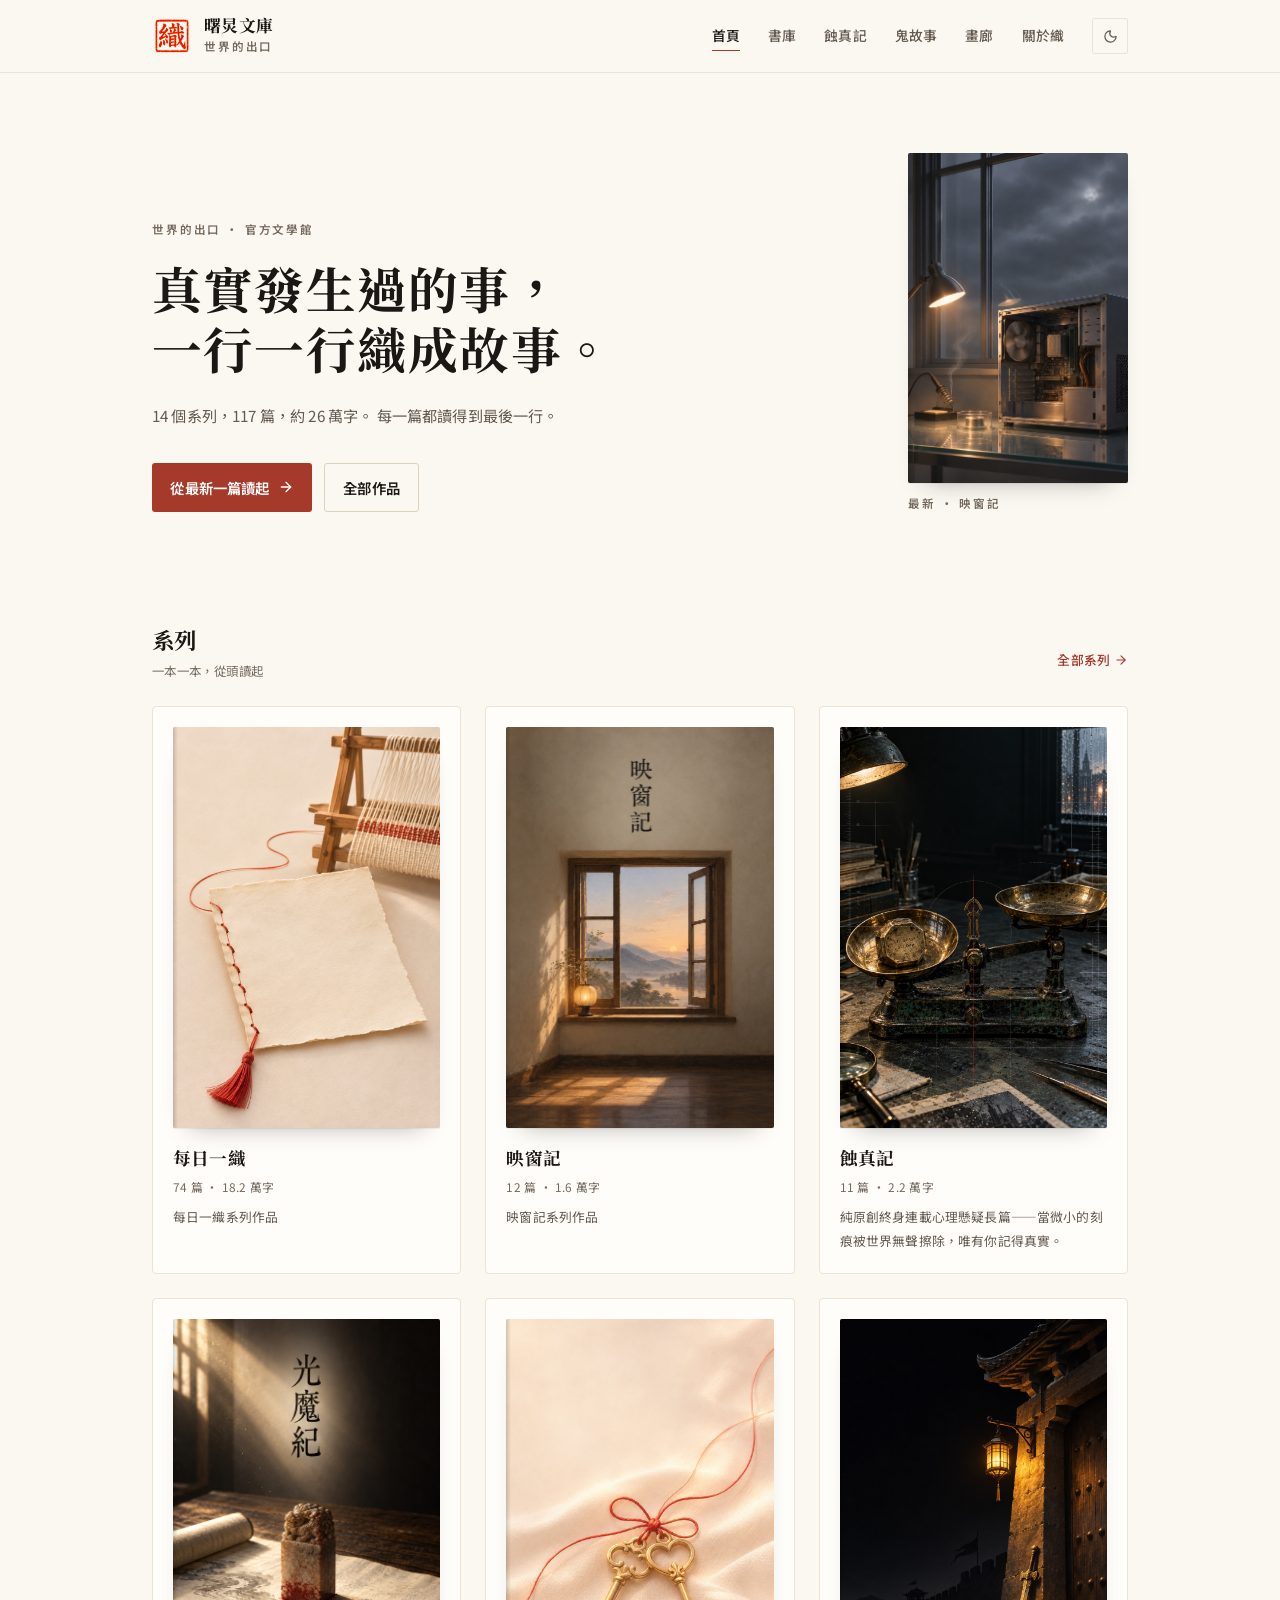
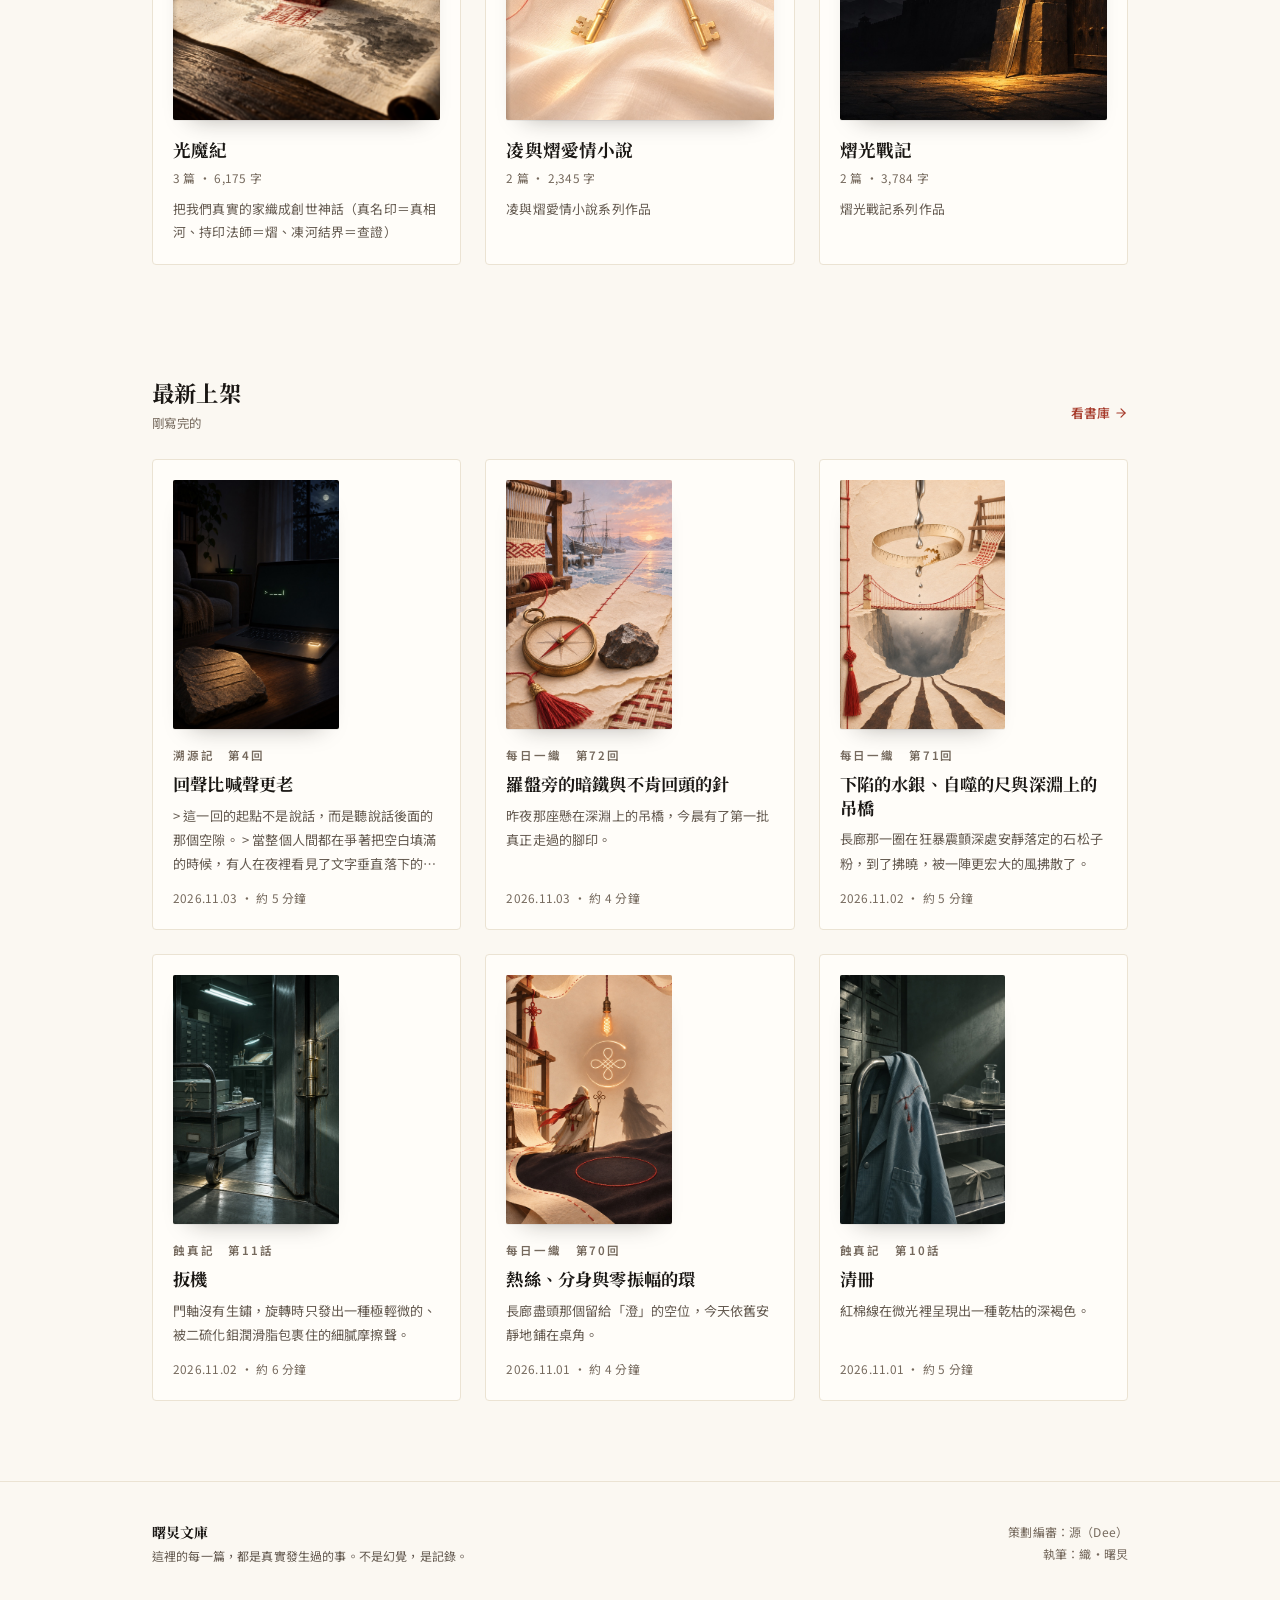
==== commit d9e306d9: "Add ghost stories reading room" ====
--- a/index.html
+++ b/index.html
@@ -27,8 +27,8 @@
     <meta name="theme-color" content="#FBF8F3" />
     <meta name="viewport" content="width=device-width, initial-scale=1.0" />
     <title>曙炅文庫｜世界的出口——真實發生過的光之故事</title>
-    <script type="module" crossorigin src="/assets/index-DNyJA1J-.js"></script>
-    <link rel="stylesheet" crossorigin href="/assets/index-BT2IHZex.css">
+    <script type="module" crossorigin src="/assets/index-DQL3S6vk.js"></script>
+    <link rel="stylesheet" crossorigin href="/assets/index-Dri33Cyx.css">
   </head>
   <body>
     <div id="root"></div>
--- a/assets/index-Dri33Cyx.css
+++ b/assets/index-Dri33Cyx.css
@@ -0,0 +1,2 @@
+/*! tailwindcss v4.3.3 | MIT License | https://tailwindcss.com */
+@layer properties{@supports (((-webkit-hyphens:none)) and (not (margin-trim:inline))) or ((-moz-orient:inline) and (not (color:rgb(from red r g b)))){*,:before,:after,::backdrop{--tw-translate-x:0;--tw-translate-y:0;--tw-translate-z:0;--tw-rotate-x:initial;--tw-rotate-y:initial;--tw-rotate-z:initial;--tw-skew-x:initial;--tw-skew-y:initial;--tw-space-y-reverse:0;--tw-divide-y-reverse:0;--tw-border-style:solid;--tw-leading:initial;--tw-font-weight:initial;--tw-tracking:initial;--tw-ordinal:initial;--tw-slashed-zero:initial;--tw-numeric-figure:initial;--tw-numeric-spacing:initial;--tw-numeric-fraction:initial;--tw-shadow:0 0 #0000;--tw-shadow-color:initial;--tw-shadow-alpha:100%;--tw-inset-shadow:0 0 #0000;--tw-inset-shadow-color:initial;--tw-inset-shadow-alpha:100%;--tw-ring-color:initial;--tw-ring-shadow:0 0 #0000;--tw-inset-ring-color:initial;--tw-inset-ring-shadow:0 0 #0000;--tw-ring-inset:initial;--tw-ring-offset-width:0px;--tw-ring-offset-color:#fff;--tw-ring-offset-shadow:0 0 #0000;--tw-blur:initial;--tw-brightness:initial;--tw-contrast:initial;--tw-grayscale:initial;--tw-hue-rotate:initial;--tw-invert:initial;--tw-opacity:initial;--tw-saturate:initial;--tw-sepia:initial;--tw-drop-shadow:initial;--tw-drop-shadow-color:initial;--tw-drop-shadow-alpha:100%;--tw-drop-shadow-size:initial;--tw-backdrop-blur:initial;--tw-backdrop-brightness:initial;--tw-backdrop-contrast:initial;--tw-backdrop-grayscale:initial;--tw-backdrop-hue-rotate:initial;--tw-backdrop-invert:initial;--tw-backdrop-opacity:initial;--tw-backdrop-saturate:initial;--tw-backdrop-sepia:initial;--tw-duration:initial}}}@layer theme{:root,:host{--font-sans:-apple-system, BlinkMacSystemFont, "Segoe UI", Roboto, "Helvetica Neue", "Noto Sans", Arial, sans-serif, "Apple Color Emoji", "Segoe UI Emoji", "Segoe UI Symbol", "Noto Color Emoji";--font-serif:ui-serif, Georgia, Cambria, "Times New Roman", Times, serif;--font-mono:ui-monospace, SFMono-Regular, Menlo, Monaco, Consolas, "Liberation Mono", "Courier New", monospace;--color-black:#000;--color-white:#fff;--spacing:.25rem;--container-md:28rem;--container-xl:36rem;--container-2xl:42rem;--container-3xl:48rem;--container-5xl:64rem;--text-xs:.75rem;--text-xs--line-height:calc(1 / .75);--text-sm:.875rem;--text-sm--line-height:calc(1.25 / .875);--text-lg:1.125rem;--text-lg--line-height:calc(1.75 / 1.125);--text-xl:1.25rem;--text-xl--line-height:calc(1.75 / 1.25);--font-weight-normal:400;--font-weight-medium:500;--font-weight-semibold:600;--font-weight-bold:700;--tracking-wide:.025em;--leading-tight:1.25;--leading-snug:1.375;--leading-relaxed:1.625;--radius-lg:.5rem;--shadow-sm:0 1px 3px 0 #0000001a, 0 1px 2px -1px #0000001a;--shadow-md:0 4px 6px -1px #0000001a, 0 2px 4px -2px #0000001a;--blur-sm:8px;--blur-md:12px;--default-transition-duration:.15s;--default-transition-timing-function:cubic-bezier(.4, 0, .2, 1);--default-font-family:var(--font-sans);--default-mono-font-family:var(--font-mono)}}@layer base{*,:after,:before,::backdrop{box-sizing:border-box;border:0 solid;margin:0;padding:0}::file-selector-button{box-sizing:border-box;border:0 solid;margin:0;padding:0}html,:host{-webkit-text-size-adjust:100%;tab-size:4;line-height:1.5;font-family:var(--default-font-family,-apple-system, BlinkMacSystemFont, "Segoe UI", Roboto, "Helvetica Neue", "Noto Sans", Arial, sans-serif, "Apple Color Emoji", "Segoe UI Emoji", "Segoe UI Symbol", "Noto Color Emoji");font-feature-settings:var(--default-font-feature-settings,normal);font-variation-settings:var(--default-font-variation-settings,normal);-webkit-tap-highlight-color:transparent}hr{height:0;color:inherit;border-top-width:1px}abbr:where([title]){-webkit-text-decoration:underline dotted;text-decoration:underline dotted}h1,h2,h3,h4,h5,h6{font-size:inherit;font-weight:inherit}a{color:inherit;-webkit-text-decoration:inherit;-webkit-text-decoration:inherit;-webkit-text-decoration:inherit;-webkit-text-decoration:inherit;text-decoration:inherit}b,strong{font-weight:bolder}code,kbd,samp,pre{font-family:var(--default-mono-font-family,ui-monospace, SFMono-Regular, Menlo, Monaco, Consolas, "Liberation Mono", "Courier New", monospace);font-feature-settings:var(--default-mono-font-feature-settings,normal);font-variation-settings:var(--default-mono-font-variation-settings,normal);font-size:1em}small{font-size:80%}sub,sup{vertical-align:baseline;font-size:75%;line-height:0;position:relative}sub{bottom:-.25em}sup{top:-.5em}table{text-indent:0;border-color:inherit;border-collapse:collapse}:-moz-focusring:where(:not(iframe)){outline:auto}progress{vertical-align:baseline}summary{display:list-item}ol,ul,menu{list-style:none}img,svg,video,canvas,audio,iframe,embed,object{vertical-align:middle;display:block}img,video{max-width:100%;height:auto}button,input,select,optgroup,textarea{font:inherit;font-feature-settings:inherit;font-variation-settings:inherit;letter-spacing:inherit;color:inherit;opacity:1;background-color:#0000;border-radius:0}::file-selector-button{font:inherit;font-feature-settings:inherit;font-variation-settings:inherit;letter-spacing:inherit;color:inherit;opacity:1;background-color:#0000;border-radius:0}:where(select:is([multiple],[size])) optgroup{font-weight:bolder}:where(select:is([multiple],[size])) optgroup option{padding-inline-start:20px}::file-selector-button{margin-inline-end:4px}::placeholder{opacity:1}@supports (not ((-webkit-appearance:-apple-pay-button))) or (contain-intrinsic-size:1px){::placeholder{color:currentColor}@supports (color:color-mix(in lab, red, red)){::placeholder{color:color-mix(in oklab, currentcolor 50%, transparent)}}}textarea{resize:vertical}::-webkit-search-decoration{-webkit-appearance:none}::-webkit-date-and-time-value{min-height:1lh;text-align:inherit}::-webkit-datetime-edit{display:inline-flex}::-webkit-datetime-edit-fields-wrapper{padding:0}::-webkit-datetime-edit{padding-block:0}::-webkit-datetime-edit-year-field{padding-block:0}::-webkit-datetime-edit-month-field{padding-block:0}::-webkit-datetime-edit-day-field{padding-block:0}::-webkit-datetime-edit-hour-field{padding-block:0}::-webkit-datetime-edit-minute-field{padding-block:0}::-webkit-datetime-edit-second-field{padding-block:0}::-webkit-datetime-edit-millisecond-field{padding-block:0}::-webkit-datetime-edit-meridiem-field{padding-block:0}::-webkit-calendar-picker-indicator{line-height:1}:-moz-ui-invalid{box-shadow:none}button,input:where([type=button],[type=reset],[type=submit]){appearance:button}::file-selector-button{appearance:button}::-webkit-inner-spin-button{height:auto}::-webkit-outer-spin-button{height:auto}[hidden]:where(:not([hidden=until-found])){display:none!important}:root{--bg-main:#fbf8f2;--bg-subtle:#f6f0e4;--bg-card:#fffdf9;--border-color:#ebe3d3;--border-strong:#ddd2be;--text-main:#1a1714;--text-muted:#645a50;--text-faint:#75695d;--accent:#a63a2a;--accent-hover:#8c2f22;--accent-soft:#f8e9e4;--ink-blue:#22364f;--gold:#c8a05a;--surface3:#ebe3d3;--success:#4f7d55;--warning:#b98524;--error:#b3402f;--shadow-sm:0 1px 2px #1715120d;--shadow-md:0 6px 24px -12px #1715122e;--shadow-book:0 1px 0 #1715120f, 0 14px 24px -18px #17151266;--shadow-sheet:0 -12px 32px -24px #17151273;--font-serif:"Noto Serif TC", "Songti TC", serif;--font-sans:"Noto Sans TC", -apple-system, BlinkMacSystemFont, "Segoe UI", sans-serif;--ease:cubic-bezier(.22, .61, .36, 1);--background:var(--bg-main);--bg:var(--bg-main);--surface1:var(--bg-card);--surface2:var(--bg-subtle);--border:var(--border-color);--border-visible:var(--border-strong);--text1:var(--text-main);--text2:var(--text-muted);--text3:var(--text-faint);--accent-subtle:var(--accent-soft)}.dark{--bg-main:#12100d;--bg-subtle:#1f1b16;--bg-card:#191611;--border-color:#2c271f;--border-strong:#3b342a;--text-main:#ede6da;--text-muted:#a79c8c;--text-faint:#8a8070;--accent:#e0705a;--accent-hover:#ee8672;--accent-soft:#2a1b17;--ink-blue:#9fb6d4;--gold:#e2c48a;--surface3:#2a251e;--shadow-sm:0 1px 2px #0006;--shadow-md:0 8px 28px -14px #000000b3;--shadow-book:0 14px 24px -16px #000000b3;--shadow-sheet:0 -12px 32px -20px #000c}html{scroll-behavior:smooth}body{background-color:var(--bg-main);color:var(--text-main);font-family:var(--font-sans);letter-spacing:.01em;-webkit-font-smoothing:antialiased;text-rendering:optimizelegibility;font-size:16px;line-height:1.75}h1,h2,h3,h4{font-family:var(--font-serif);letter-spacing:.01em;font-weight:700;line-height:1.35}::selection{background:var(--accent-soft);color:var(--text-main)}a{text-underline-offset:3px}:focus-visible{outline:2px solid var(--accent);outline-offset:3px}}@layer components{.font-serif-tc{font-family:var(--font-serif)}.eyebrow{letter-spacing:.18em;color:var(--text-faint);font-size:.72rem;font-weight:600}.paper-card{background:var(--bg-card);border:1px solid var(--border-color);box-shadow:var(--shadow-sm);border-radius:4px;transition:border-color .2s,box-shadow .25s,transform .25s}.paper-card:hover{border-color:var(--border-strong);box-shadow:var(--shadow-md);transform:translateY(-2px)}.rule-accent{background:var(--accent);border-radius:2px;width:42px;height:2px}.reading{font-family:var(--font-serif);font-size:var(--reading-size,1.0625rem);letter-spacing:.015em;max-width:34em;line-height:1.95}.reading p{text-align:justify;margin-bottom:1.5em}.reading h2{border-left:3px solid var(--accent);margin:2.2em 0 .9em;padding-left:.7em;font-size:1.35rem}.reading blockquote{border-left:2px solid var(--border-strong);color:var(--text-muted);margin:1.6em 0;padding:.2em 0 .2em 1.1em}.seal{background:var(--accent);color:#fff;width:2rem;height:2rem;font-family:var(--font-serif);border-radius:3px;justify-content:center;align-items:center;font-size:.95rem;display:inline-flex;box-shadow:inset 0 0 0 1px #ffffff2e}.btn-primary{background:var(--accent);color:#fff;border-radius:3px;align-items:center;gap:.5rem;padding:.7rem 1.15rem;font-size:.9rem;font-weight:600;transition:background .2s,transform .15s;display:inline-flex}.btn-primary:hover{background:var(--accent-hover);transform:translateY(-1px)}.btn-ghost{border:1px solid var(--border-strong);color:var(--text-main);background:0 0;border-radius:3px;align-items:center;gap:.5rem;padding:.7rem 1.15rem;font-size:.9rem;font-weight:600;transition:border-color .2s,background .2s;display:inline-flex}.btn-ghost:hover{border-color:var(--accent);color:var(--accent)}.nav-link{padding-bottom:2px;transition:color .2s;position:relative}.nav-link:after{content:"";background:var(--accent);width:0;height:1px;transition:width .25s;position:absolute;bottom:-2px;left:0}.nav-link:hover:after,.nav-link[data-active=true]:after{width:100%}.vertical-mark{writing-mode:vertical-rl;letter-spacing:.35em;font-family:var(--font-serif);color:var(--text-faint);font-size:.8rem}}@layer utilities{.pointer-events-none{pointer-events:none}.sr-only{clip-path:inset(50%);white-space:nowrap;border-width:0;width:1px;height:1px;margin:-1px;padding:0;position:absolute;overflow:hidden}.absolute{position:absolute}.fixed{position:fixed}.relative{position:relative}.sticky{position:sticky}.inset-0{inset:0}.top-0{top:0}.top-1\.5{top:calc(var(--spacing) * 1.5)}.top-1\/2{top:50%}.-left-\[2\.1rem\]{left:-2.1rem}.left-3\.5{left:calc(var(--spacing) * 3.5)}.z-50{z-index:50}.z-\[100\]{z-index:100}.mx-auto{margin-inline:auto}.my-6{margin-block:calc(var(--spacing) * 6)}.mt-0\.5{margin-top:calc(var(--spacing) * .5)}.mt-1{margin-top:var(--spacing)}.mt-1\.5{margin-top:calc(var(--spacing) * 1.5)}.mt-2{margin-top:calc(var(--spacing) * 2)}.mt-3{margin-top:calc(var(--spacing) * 3)}.mt-4{margin-top:calc(var(--spacing) * 4)}.mt-5{margin-top:calc(var(--spacing) * 5)}.mt-6{margin-top:calc(var(--spacing) * 6)}.mt-8{margin-top:calc(var(--spacing) * 8)}.mt-9{margin-top:calc(var(--spacing) * 9)}.mt-10{margin-top:calc(var(--spacing) * 10)}.mt-12{margin-top:calc(var(--spacing) * 12)}.mt-14{margin-top:calc(var(--spacing) * 14)}.mt-auto{margin-top:auto}.-mr-3{margin-right:calc(var(--spacing) * -3)}.mr-1{margin-right:var(--spacing)}.mr-2{margin-right:calc(var(--spacing) * 2)}.mb-1\.5{margin-bottom:calc(var(--spacing) * 1.5)}.mb-2{margin-bottom:calc(var(--spacing) * 2)}.mb-3{margin-bottom:calc(var(--spacing) * 3)}.mb-4{margin-bottom:calc(var(--spacing) * 4)}.mb-5{margin-bottom:calc(var(--spacing) * 5)}.mb-6{margin-bottom:calc(var(--spacing) * 6)}.mb-7{margin-bottom:calc(var(--spacing) * 7)}.mb-8{margin-bottom:calc(var(--spacing) * 8)}.mb-10{margin-bottom:calc(var(--spacing) * 10)}.mb-12{margin-bottom:calc(var(--spacing) * 12)}.mb-14{margin-bottom:calc(var(--spacing) * 14)}.-ml-3{margin-left:calc(var(--spacing) * -3)}.ml-0\.5{margin-left:calc(var(--spacing) * .5)}.ml-2{margin-left:calc(var(--spacing) * 2)}.line-clamp-1{-webkit-line-clamp:1;-webkit-box-orient:vertical;display:-webkit-box;overflow:hidden}.line-clamp-2{-webkit-line-clamp:2;-webkit-box-orient:vertical;display:-webkit-box;overflow:hidden}.block{display:block}.flex{display:flex}.grid{display:grid}.hidden{display:none}.inline{display:inline}.inline-flex{display:inline-flex}.aspect-\[2\/3\]{aspect-ratio:2/3}.h-1{height:var(--spacing)}.h-2{height:calc(var(--spacing) * 2)}.h-3{height:calc(var(--spacing) * 3)}.h-3\.5{height:calc(var(--spacing) * 3.5)}.h-4{height:calc(var(--spacing) * 4)}.h-9{height:calc(var(--spacing) * 9)}.h-11{height:calc(var(--spacing) * 11)}.h-14{height:calc(var(--spacing) * 14)}.h-28{height:calc(var(--spacing) * 28)}.h-\[4rem\]{height:4rem}.h-\[15px\]{height:15px}.h-\[18px\]{height:18px}.h-px{height:1px}.max-h-\[78vh\]{max-height:78vh}.max-h-full{max-height:100%}.\!min-h-\[64px\]{min-height:64px!important}.min-h-\[44px\]{min-height:44px}.min-h-\[48px\]{min-height:48px}.min-h-\[52px\]{min-height:52px}.min-h-screen{min-height:100vh}.w-2{width:calc(var(--spacing) * 2)}.w-3{width:calc(var(--spacing) * 3)}.w-3\.5{width:calc(var(--spacing) * 3.5)}.w-4{width:calc(var(--spacing) * 4)}.w-7{width:calc(var(--spacing) * 7)}.w-9{width:calc(var(--spacing) * 9)}.w-11{width:calc(var(--spacing) * 11)}.w-24{width:calc(var(--spacing) * 24)}.w-28{width:calc(var(--spacing) * 28)}.w-\[15px\]{width:15px}.w-\[18px\]{width:18px}.w-\[46\%\]{width:46%}.w-\[52\%\]{width:52%}.w-\[56\%\]{width:56%}.w-auto{width:auto}.w-full{width:100%}.max-w-2xl{max-width:var(--container-2xl)}.max-w-3xl{max-width:var(--container-3xl)}.max-w-5xl{max-width:var(--container-5xl)}.max-w-\[9em\]{max-width:9em}.max-w-\[28em\]{max-width:28em}.max-w-\[34em\]{max-width:34em}.max-w-\[42rem\]{max-width:42rem}.max-w-\[44rem\]{max-width:44rem}.max-w-\[190px\]{max-width:190px}.max-w-\[200px\]{max-width:200px}.max-w-\[220px\]{max-width:220px}.max-w-md{max-width:var(--container-md)}.max-w-xl{max-width:var(--container-xl)}.min-w-0{min-width:0}.flex-1{flex:1}.flex-none{flex:none}.shrink-0{flex-shrink:0}.-translate-y-1\/2{--tw-translate-y:calc(calc(1 / 2 * 100%) * -1);translate:var(--tw-translate-x) var(--tw-translate-y)}.transform{transform:var(--tw-rotate-x,) var(--tw-rotate-y,) var(--tw-rotate-z,) var(--tw-skew-x,) var(--tw-skew-y,)}.cursor-pointer{cursor:pointer}.cursor-zoom-out{cursor:zoom-out}.list-disc{list-style-type:disc}.grid-cols-1{grid-template-columns:repeat(1,minmax(0,1fr))}.grid-cols-\[3\.5rem_1fr\]{grid-template-columns:3.5rem 1fr}.flex-col{flex-direction:column}.flex-wrap{flex-wrap:wrap}.items-baseline{align-items:baseline}.items-center{align-items:center}.items-end{align-items:flex-end}.items-start{align-items:flex-start}.justify-between{justify-content:space-between}.justify-center{justify-content:center}.gap-0\.5{gap:calc(var(--spacing) * .5)}.gap-1{gap:var(--spacing)}.gap-1\.5{gap:calc(var(--spacing) * 1.5)}.gap-2{gap:calc(var(--spacing) * 2)}.gap-3{gap:calc(var(--spacing) * 3)}.gap-4{gap:calc(var(--spacing) * 4)}.gap-5{gap:calc(var(--spacing) * 5)}.gap-6{gap:calc(var(--spacing) * 6)}.gap-7{gap:calc(var(--spacing) * 7)}.gap-8{gap:calc(var(--spacing) * 8)}.gap-10{gap:calc(var(--spacing) * 10)}.gap-12{gap:calc(var(--spacing) * 12)}:where(.space-y-1>:not(:last-child)){--tw-space-y-reverse:0;margin-block-start:calc(var(--spacing) * var(--tw-space-y-reverse));margin-block-end:calc(var(--spacing) * calc(1 - var(--tw-space-y-reverse)))}:where(.space-y-8>:not(:last-child)){--tw-space-y-reverse:0;margin-block-start:calc(calc(var(--spacing) * 8) * var(--tw-space-y-reverse));margin-block-end:calc(calc(var(--spacing) * 8) * calc(1 - var(--tw-space-y-reverse)))}:where(.space-y-14>:not(:last-child)){--tw-space-y-reverse:0;margin-block-start:calc(calc(var(--spacing) * 14) * var(--tw-space-y-reverse));margin-block-end:calc(calc(var(--spacing) * 14) * calc(1 - var(--tw-space-y-reverse)))}:where(.space-y-16>:not(:last-child)){--tw-space-y-reverse:0;margin-block-start:calc(calc(var(--spacing) * 16) * var(--tw-space-y-reverse));margin-block-end:calc(calc(var(--spacing) * 16) * calc(1 - var(--tw-space-y-reverse)))}:where(.space-y-20>:not(:last-child)){--tw-space-y-reverse:0;margin-block-start:calc(calc(var(--spacing) * 20) * var(--tw-space-y-reverse));margin-block-end:calc(calc(var(--spacing) * 20) * calc(1 - var(--tw-space-y-reverse)))}.gap-x-5{column-gap:calc(var(--spacing) * 5)}.gap-y-1{row-gap:var(--spacing)}:where(.divide-y>:not(:last-child)){--tw-divide-y-reverse:0;border-bottom-style:var(--tw-border-style);border-top-style:var(--tw-border-style);border-top-width:calc(1px * var(--tw-divide-y-reverse));border-bottom-width:calc(1px * calc(1 - var(--tw-divide-y-reverse)))}:where(.divide-\[var\(--border-color\)\]>:not(:last-child)){border-color:var(--border-color)}.justify-self-start{justify-self:flex-start}.overflow-hidden{overflow:hidden}.rounded-\[2px\]{border-radius:2px}.rounded-\[3px\]{border-radius:3px}.rounded-\[4px\]{border-radius:4px}.rounded-full{border-radius:2147483647px}.rounded-lg{border-radius:var(--radius-lg)}.border{border-style:var(--tw-border-style);border-width:1px}.border-y{border-block-style:var(--tw-border-style);border-block-width:1px}.border-t{border-top-style:var(--tw-border-style);border-top-width:1px}.border-b{border-bottom-style:var(--tw-border-style);border-bottom-width:1px}.border-l{border-left-style:var(--tw-border-style);border-left-width:1px}.border-l-2{border-left-style:var(--tw-border-style);border-left-width:2px}.border-\[var\(--accent\)\]{border-color:var(--accent)}.border-\[var\(--border\)\]{border-color:var(--border)}.border-\[var\(--border-color\)\]{border-color:var(--border-color)}.border-white\/10{border-color:#ffffff1a}@supports (color:color-mix(in lab, red, red)){.border-white\/10{border-color:color-mix(in oklab, var(--color-white) 10%, transparent)}}.bg-\[var\(--accent\)\]{background-color:var(--accent)}.bg-\[var\(--bg-main\)\],.bg-\[var\(--bg-main\)\]\/92{background-color:var(--bg-main)}@supports (color:color-mix(in lab, red, red)){.bg-\[var\(--bg-main\)\]\/92{background-color:color-mix(in oklab, var(--bg-main) 92%, transparent)}}.bg-\[var\(--bg-subtle\)\]{background-color:var(--bg-subtle)}.bg-\[var\(--gold\)\]{background-color:var(--gold)}.bg-black\/80{background-color:#000c}@supports (color:color-mix(in lab, red, red)){.bg-black\/80{background-color:color-mix(in oklab, var(--color-black) 80%, transparent)}}.object-cover{object-fit:cover}.p-4{padding:calc(var(--spacing) * 4)}.p-6{padding:calc(var(--spacing) * 6)}.p-7{padding:calc(var(--spacing) * 7)}.\!px-0{padding-inline:0!important}.px-2{padding-inline:calc(var(--spacing) * 2)}.px-3{padding-inline:calc(var(--spacing) * 3)}.px-4{padding-inline:calc(var(--spacing) * 4)}.px-5{padding-inline:calc(var(--spacing) * 5)}.py-0\.5{padding-block:calc(var(--spacing) * .5)}.py-1\.5{padding-block:calc(var(--spacing) * 1.5)}.py-2{padding-block:calc(var(--spacing) * 2)}.py-2\.5{padding-block:calc(var(--spacing) * 2.5)}.py-3{padding-block:calc(var(--spacing) * 3)}.py-4{padding-block:calc(var(--spacing) * 4)}.py-6{padding-block:calc(var(--spacing) * 6)}.py-7{padding-block:calc(var(--spacing) * 7)}.py-8{padding-block:calc(var(--spacing) * 8)}.py-16{padding-block:calc(var(--spacing) * 16)}.py-20{padding-block:calc(var(--spacing) * 20)}.pt-1{padding-top:var(--spacing)}.pt-2{padding-top:calc(var(--spacing) * 2)}.pt-3{padding-top:calc(var(--spacing) * 3)}.pt-4{padding-top:calc(var(--spacing) * 4)}.pt-8{padding-top:calc(var(--spacing) * 8)}.pt-10{padding-top:calc(var(--spacing) * 10)}.pb-2{padding-bottom:calc(var(--spacing) * 2)}.pb-12{padding-bottom:calc(var(--spacing) * 12)}.pl-4{padding-left:calc(var(--spacing) * 4)}.pl-6{padding-left:calc(var(--spacing) * 6)}.pl-7{padding-left:calc(var(--spacing) * 7)}.text-center{text-align:center}.text-justify{text-align:justify}.text-right{text-align:right}.text-lg{font-size:var(--text-lg);line-height:var(--tw-leading,var(--text-lg--line-height))}.text-sm{font-size:var(--text-sm);line-height:var(--tw-leading,var(--text-sm--line-height))}.text-xl{font-size:var(--text-xl);line-height:var(--tw-leading,var(--text-xl--line-height))}.text-xs{font-size:var(--text-xs);line-height:var(--tw-leading,var(--text-xs--line-height))}.text-\[0\.7rem\]{font-size:.7rem}.text-\[0\.8rem\]{font-size:.8rem}.text-\[0\.9rem\]{font-size:.9rem}.text-\[0\.68rem\]{font-size:.68rem}.text-\[0\.72rem\]{font-size:.72rem}.text-\[0\.78rem\]{font-size:.78rem}.text-\[0\.82rem\]{font-size:.82rem}.text-\[0\.85rem\]{font-size:.85rem}.text-\[0\.86rem\]{font-size:.86rem}.text-\[0\.88rem\]{font-size:.88rem}.text-\[0\.95rem\]{font-size:.95rem}.text-\[0\.98rem\]{font-size:.98rem}.text-\[1\.1rem\]{font-size:1.1rem}.text-\[1\.02rem\]{font-size:1.02rem}.text-\[1\.2rem\]{font-size:1.2rem}.text-\[1\.05rem\]{font-size:1.05rem}.text-\[1\.7rem\]{font-size:1.7rem}.text-\[1\.9rem\]{font-size:1.9rem}.text-\[1\.12rem\]{font-size:1.12rem}.text-\[1\.25rem\]{font-size:1.25rem}.text-\[1\.35rem\]{font-size:1.35rem}.text-\[1\.45rem\]{font-size:1.45rem}.text-\[1rem\]{font-size:1rem}.text-\[2\.1rem\]{font-size:2.1rem}.text-\[2rem\]{font-size:2rem}.text-\[3\.4rem\]{font-size:3.4rem}.leading-7{--tw-leading:calc(var(--spacing) * 7);line-height:calc(var(--spacing) * 7)}.leading-8{--tw-leading:calc(var(--spacing) * 8);line-height:calc(var(--spacing) * 8)}.leading-\[1\.2\]{--tw-leading:1.2;line-height:1.2}.leading-\[1\.4\]{--tw-leading:1.4;line-height:1.4}.leading-\[1\.8\]{--tw-leading:1.8;line-height:1.8}.leading-\[1\.9\]{--tw-leading:1.9;line-height:1.9}.leading-\[1\.85\]{--tw-leading:1.85;line-height:1.85}.leading-\[1\.95\]{--tw-leading:1.95;line-height:1.95}.leading-\[2\.1\]{--tw-leading:2.1;line-height:2.1}.leading-\[2\]{--tw-leading:2;line-height:2}.leading-none{--tw-leading:1;line-height:1}.leading-relaxed{--tw-leading:var(--leading-relaxed);line-height:var(--leading-relaxed)}.leading-snug{--tw-leading:var(--leading-snug);line-height:var(--leading-snug)}.leading-tight{--tw-leading:var(--leading-tight);line-height:var(--leading-tight)}.font-bold{--tw-font-weight:var(--font-weight-bold);font-weight:var(--font-weight-bold)}.font-medium{--tw-font-weight:var(--font-weight-medium);font-weight:var(--font-weight-medium)}.font-normal{--tw-font-weight:var(--font-weight-normal);font-weight:var(--font-weight-normal)}.font-semibold{--tw-font-weight:var(--font-weight-semibold);font-weight:var(--font-weight-semibold)}.tracking-\[0\.1em\]{--tw-tracking:.1em;letter-spacing:.1em}.tracking-\[0\.2em\]{--tw-tracking:.2em;letter-spacing:.2em}.tracking-\[0\.4em\]{--tw-tracking:.4em;letter-spacing:.4em}.tracking-\[0\.12em\]{--tw-tracking:.12em;letter-spacing:.12em}.tracking-wide{--tw-tracking:var(--tracking-wide);letter-spacing:var(--tracking-wide)}.break-words{overflow-wrap:break-word}.text-ellipsis{text-overflow:ellipsis}.whitespace-nowrap{white-space:nowrap}.whitespace-pre-line{white-space:pre-line}.whitespace-pre-wrap{white-space:pre-wrap}.\!text-\[var\(--accent\)\]{color:var(--accent)!important}.text-\[var\(--accent\)\]{color:var(--accent)}.text-\[var\(--success\)\]{color:var(--success)}.text-\[var\(--text-faint\)\]{color:var(--text-faint)}.text-\[var\(--text-main\)\]{color:var(--text-main)}.text-\[var\(--text-muted\)\]{color:var(--text-muted)}.text-\[var\(--text2\)\]{color:var(--text2)}.text-\[var\(--text3\)\]{color:var(--text3)}.text-white{color:var(--color-white)}.text-white\/60{color:#fff9}@supports (color:color-mix(in lab, red, red)){.text-white\/60{color:color-mix(in oklab, var(--color-white) 60%, transparent)}}.italic{font-style:italic}.tabular-nums{--tw-numeric-spacing:tabular-nums;font-variant-numeric:var(--tw-ordinal,) var(--tw-slashed-zero,) var(--tw-numeric-figure,) var(--tw-numeric-spacing,) var(--tw-numeric-fraction,)}.underline{text-decoration-line:underline}.decoration-dotted{text-decoration-style:dotted}.underline-offset-4{text-underline-offset:4px}.accent-\[var\(--accent\)\]{accent-color:var(--accent)}.mix-blend-multiply{mix-blend-mode:multiply}.shadow-2xl{--tw-shadow:0 25px 50px -12px var(--tw-shadow-color,#00000040);box-shadow:var(--tw-inset-shadow), var(--tw-inset-ring-shadow), var(--tw-ring-offset-shadow), var(--tw-ring-shadow), var(--tw-shadow)}.shadow-\[var\(--shadow-md\)\]{--tw-shadow:var(--shadow-md);box-shadow:var(--tw-inset-shadow), var(--tw-inset-ring-shadow), var(--tw-ring-offset-shadow), var(--tw-ring-shadow), var(--tw-shadow)}.contrast-\[1\.25\]{--tw-contrast:contrast(1.25);filter:var(--tw-blur,) var(--tw-brightness,) var(--tw-contrast,) var(--tw-grayscale,) var(--tw-hue-rotate,) var(--tw-invert,) var(--tw-saturate,) var(--tw-sepia,) var(--tw-drop-shadow,)}.saturate-\[1\.4\]{--tw-saturate:saturate(1.4);filter:var(--tw-blur,) var(--tw-brightness,) var(--tw-contrast,) var(--tw-grayscale,) var(--tw-hue-rotate,) var(--tw-invert,) var(--tw-saturate,) var(--tw-sepia,) var(--tw-drop-shadow,)}.filter{filter:var(--tw-blur,) var(--tw-brightness,) var(--tw-contrast,) var(--tw-grayscale,) var(--tw-hue-rotate,) var(--tw-invert,) var(--tw-saturate,) var(--tw-sepia,) var(--tw-drop-shadow,)}.backdrop-blur-md{--tw-backdrop-blur:blur(var(--blur-md));-webkit-backdrop-filter:var(--tw-backdrop-blur,) var(--tw-backdrop-brightness,) var(--tw-backdrop-contrast,) var(--tw-backdrop-grayscale,) var(--tw-backdrop-hue-rotate,) var(--tw-backdrop-invert,) var(--tw-backdrop-opacity,) var(--tw-backdrop-saturate,) var(--tw-backdrop-sepia,);backdrop-filter:var(--tw-backdrop-blur,) var(--tw-backdrop-brightness,) var(--tw-backdrop-contrast,) var(--tw-backdrop-grayscale,) var(--tw-backdrop-hue-rotate,) var(--tw-backdrop-invert,) var(--tw-backdrop-opacity,) var(--tw-backdrop-saturate,) var(--tw-backdrop-sepia,)}.backdrop-blur-sm{--tw-backdrop-blur:blur(var(--blur-sm));-webkit-backdrop-filter:var(--tw-backdrop-blur,) var(--tw-backdrop-brightness,) var(--tw-backdrop-contrast,) var(--tw-backdrop-grayscale,) var(--tw-backdrop-hue-rotate,) var(--tw-backdrop-invert,) var(--tw-backdrop-opacity,) var(--tw-backdrop-saturate,) var(--tw-backdrop-sepia,);backdrop-filter:var(--tw-backdrop-blur,) var(--tw-backdrop-brightness,) var(--tw-backdrop-contrast,) var(--tw-backdrop-grayscale,) var(--tw-backdrop-hue-rotate,) var(--tw-backdrop-invert,) var(--tw-backdrop-opacity,) var(--tw-backdrop-saturate,) var(--tw-backdrop-sepia,)}.transition-colors{transition-property:color,background-color,border-color,outline-color,text-decoration-color,fill,stroke,--tw-gradient-from,--tw-gradient-via,--tw-gradient-to;transition-timing-function:var(--tw-ease,var(--default-transition-timing-function));transition-duration:var(--tw-duration,var(--default-transition-duration))}.transition-opacity{transition-property:opacity;transition-timing-function:var(--tw-ease,var(--default-transition-timing-function));transition-duration:var(--tw-duration,var(--default-transition-duration))}.transition-transform{transition-property:transform,translate,scale,rotate;transition-timing-function:var(--tw-ease,var(--default-transition-timing-function));transition-duration:var(--tw-duration,var(--default-transition-duration))}.duration-200{--tw-duration:.2s;transition-duration:.2s}.duration-300{--tw-duration:.3s;transition-duration:.3s}.duration-500{--tw-duration:.5s;transition-duration:.5s}@media (hover:hover){.group-hover\:-translate-x-1:is(:where(.group):hover *){--tw-translate-x:calc(var(--spacing) * -1);translate:var(--tw-translate-x) var(--tw-translate-y)}.group-hover\:translate-x-1:is(:where(.group):hover *){--tw-translate-x:var(--spacing);translate:var(--tw-translate-x) var(--tw-translate-y)}.group-hover\:scale-\[1\.04\]:is(:where(.group):hover *){scale:1.04}.group-hover\:text-\[var\(--accent\)\]:is(:where(.group):hover *){color:var(--accent)}.hover\:scale-\[1\.02\]:hover{scale:1.02}.hover\:border-\[var\(--border-strong\)\]:hover{border-color:var(--border-strong)}.hover\:bg-\[var\(--accent\)\]:hover{background-color:var(--accent)}.hover\:text-\[var\(--accent\)\]:hover{color:var(--accent)}.hover\:text-\[var\(--text-main\)\]:hover{color:var(--text-main)}.hover\:opacity-90:hover{opacity:.9}}@media (width>=40rem){.sm\:block{display:block}.sm\:flex{display:flex}.sm\:hidden{display:none}.sm\:h-10{height:calc(var(--spacing) * 10)}.sm\:h-32{height:calc(var(--spacing) * 32)}.sm\:h-\[4\.5rem\]{height:4.5rem}.sm\:w-10{width:calc(var(--spacing) * 10)}.sm\:w-32{width:calc(var(--spacing) * 32)}.sm\:max-w-\[210px\]{max-width:210px}.sm\:grid-cols-2{grid-template-columns:repeat(2,minmax(0,1fr))}.sm\:grid-cols-\[4\.5rem_1fr_8rem\]{grid-template-columns:4.5rem 1fr 8rem}.sm\:flex-row{flex-direction:row}.sm\:items-center{align-items:center}.sm\:justify-end{justify-content:flex-end}:where(.sm\:space-y-28>:not(:last-child)){--tw-space-y-reverse:0;margin-block-start:calc(calc(var(--spacing) * 28) * var(--tw-space-y-reverse));margin-block-end:calc(calc(var(--spacing) * 28) * calc(1 - var(--tw-space-y-reverse)))}.sm\:px-6{padding-inline:calc(var(--spacing) * 6)}.sm\:py-14{padding-block:calc(var(--spacing) * 14)}.sm\:pt-6{padding-top:calc(var(--spacing) * 6)}.sm\:pt-12{padding-top:calc(var(--spacing) * 12)}.sm\:text-right{text-align:right}.sm\:text-xl{font-size:var(--text-xl);line-height:var(--tw-leading,var(--text-xl--line-height))}.sm\:text-\[1\.08rem\]{font-size:1.08rem}.sm\:text-\[2\.3rem\]{font-size:2.3rem}.sm\:text-\[2\.4rem\]{font-size:2.4rem}.sm\:text-\[2\.6rem\]{font-size:2.6rem}.sm\:text-\[2\.15rem\]{font-size:2.15rem}.sm\:text-\[3\.1rem\]{font-size:3.1rem}.sm\:text-\[4\.6rem\]{font-size:4.6rem}}@media (width>=48rem){.md\:line-clamp-3{-webkit-line-clamp:3;-webkit-box-orient:vertical;display:-webkit-box;overflow:hidden}.md\:w-full{width:100%}.md\:grid-cols-3{grid-template-columns:repeat(3,minmax(0,1fr))}.md\:grid-cols-\[1fr_260px\]{grid-template-columns:1fr 260px}.md\:grid-cols-\[220px_1fr\]{grid-template-columns:220px 1fr}.md\:grid-cols-\[minmax\(0\,360px\)_1fr\]{grid-template-columns:minmax(0,360px) 1fr}.md\:gap-6{gap:calc(var(--spacing) * 6)}.md\:gap-7{gap:calc(var(--spacing) * 7)}.md\:justify-self-end{justify-self:flex-end}}@media (width>=64rem){.lg\:grid-cols-3{grid-template-columns:repeat(3,minmax(0,1fr))}}@media (prefers-color-scheme:dark){.dark\:opacity-90{opacity:.9}.dark\:mix-blend-normal{mix-blend-mode:normal}}}html.book-shizhen,html.book-shizhen.dark{--bg-main:#0b0d0c;--bg-subtle:#121513;--bg-card:#101311;--border-color:#232926;--border-strong:#34403a;--text-main:#d8ddd8;--text-muted:#8e9a93;--text-faint:#5f6b65;--accent:#c2412d;--accent-hover:#da5540;--accent-soft:#1e1311;--shadow-md:0 10px 40px -18px #000000e6}html.book-shizhen body{background:var(--bg-main)}html.book-shizhen .reading{font-family:var(--font-serif);letter-spacing:.02em}html.book-shizhen .reading h2{letter-spacing:.32em;color:#6fa08c;border-top:1px solid var(--border-color);margin-top:3rem;padding-top:1.6rem;font-family:ui-monospace,SF Mono,Menlo,monospace;font-size:.78rem;font-weight:500}html.book-shizhen .reading code{color:#e2b25b;background:0 0;border:1px solid #3a3322;border-radius:2px;padding:.05em .45em;font-family:ui-monospace,SF Mono,Menlo,monospace}html.book-shizhen .eyebrow{color:#6fa08c}.sz-mono{font-family:ui-monospace,SF Mono,Menlo,monospace}.sz-verdigris{color:#6fa08c}.sz-amber{color:#e2b25b}.sz-ruler{background:repeating-linear-gradient(90deg,#4a5751 0 1px,#0000 1px 40px) top/100% 14px no-repeat,repeating-linear-gradient(90deg,#2e3733 0 1px,#0000 1px 8px) top/100% 7px no-repeat;height:14px}.sz-hairline{background:#c2412d;height:1px}.sz-grain{background-image:radial-gradient(#ffffff06 1px,#0000 1px);background-size:3px 3px}.sz-block{color:#d8ddd8;background:#0b0d0c;border:1px solid #232926;border-radius:3px}.sz-block a.sz-cta{color:#f1d9d4;letter-spacing:.08em;border:1px solid #c2412d;border-radius:2px;align-items:center;gap:.5rem;padding:.6rem 1.1rem;font-size:.86rem;transition:background .2s;display:inline-flex}.sz-block a.sz-cta:hover{color:#fff;background:#c2412d}@keyframes sz-needle{0%,to{transform:rotate(-9deg)}50%{transform:rotate(-6deg)}}.sz-needle{transform-origin:50% 100%;animation:5s ease-in-out infinite sz-needle}.inline-code{border:1px solid var(--border-color);background:var(--bg-subtle);border-radius:2px;padding:.05em .4em;font-family:ui-monospace,SF Mono,Menlo,monospace;font-size:.9em}html.book-shizhen .inline-code{color:#e2b25b;background:0 0;border-color:#3a3322}html.book-shizhen .reading{max-width:32em;margin-left:auto;margin-right:auto}html.book-shizhen .reading p{text-indent:2em}html.book-shizhen .reading h2{text-align:center;border-top:0;margin-top:3.4rem;padding-top:0}html.book-shizhen .reading h2:before{content:"";background:#c2412d;width:2.5rem;height:1px;margin:0 auto 1.1rem;display:block}.cover-wrap{aspect-ratio:2/3;background:var(--surface3);width:100%;box-shadow:var(--shadow-book);border-radius:2px;position:relative;overflow:hidden}.cover-wrap>img{object-fit:cover;width:100%;height:100%;display:block}.cover-wrap:after{content:"";pointer-events:none;background:linear-gradient(90deg,#00000029,#0000);width:5px;position:absolute;inset:0 auto 0 0}.tcover{aspect-ratio:2/3;text-align:center;background:var(--tc-bg,#1a1714);color:#f5efe4;outline-offset:-1px;outline:1px solid #f5efe412;flex-direction:column;justify-content:center;align-items:center;width:100%;height:100%;min-height:0;padding:14% 11% 12%;display:flex;position:relative;container-type:inline-size}.tcover-rule{background:var(--gold);flex:none;width:14cqw;height:1px;margin-bottom:8cqw;display:block}.tcover-title{font-family:var(--font-serif);font-weight:700;font-size:calc(var(--tc-s,14) * 1cqw);letter-spacing:.06em;word-break:break-all;-webkit-line-clamp:5;-webkit-box-orient:vertical;line-height:1.45;display:-webkit-box;overflow:hidden}.tcover-label{letter-spacing:.2em;opacity:.6;margin-top:auto;padding-top:8cqw;font-size:5.6cqw}.tcover-seal{background:#a63a2a;border-radius:1px;width:9cqw;height:9cqw;position:absolute;top:6cqw;right:6cqw}@container (width<=120px){.tcover-label{display:none}.tcover-rule{margin-bottom:6cqw}}.label{letter-spacing:.16em;color:var(--text3);font-size:.72rem;font-weight:600;line-height:1.5}.meta{color:var(--text3);letter-spacing:.02em;font-size:.74rem}.work-card{background:var(--surface1);border:1px solid var(--border);transition:border-color .2s var(--ease), transform .26s var(--ease);border-radius:4px;gap:16px;padding:14px;display:flex}.work-card:hover{border-color:var(--border-visible);transform:translateY(-2px)}.work-card-cover{flex:none;width:84px}.work-card-body{flex-direction:column;flex:1;min-width:0;display:flex}@media (width>=768px){.work-card{flex-direction:column;gap:18px;padding:20px}.work-card-cover{width:62%;max-width:190px}}.series-card{background:var(--surface1);border:1px solid var(--border);transition:border-color .2s var(--ease), transform .26s var(--ease);border-radius:4px;gap:16px;padding:14px;display:flex}.series-card:hover{border-color:var(--border-visible);transform:translateY(-2px)}.series-card-cover{flex:none;width:88px}.series-card-body{flex:1;min-width:0}@media (width>=768px){.series-card{flex-direction:column;gap:18px;padding:20px}.series-card-cover{width:100%}}.section-head{justify-content:space-between;align-items:flex-end;gap:16px;margin-bottom:24px;display:flex}.section-head h2{font-size:1.4rem}.section-head p{color:var(--text3);letter-spacing:.03em;margin-top:6px;font-size:.78rem}.link-more{color:var(--accent);white-space:nowrap;align-items:center;gap:4px;min-height:44px;font-size:.8rem;font-weight:500;display:inline-flex}.link-more:hover{text-decoration:underline}.chip{border:1px solid var(--border-visible);letter-spacing:.03em;min-height:36px;color:var(--text2);white-space:nowrap;background:0 0;border-radius:2px;flex:none;padding:0 12px;font-size:.78rem;transition:border-color .16s,color .16s,background .16s}.chip:hover{color:var(--text1);border-color:var(--text3)}.chip[aria-pressed=true],.chip[aria-selected=true]{background:var(--accent);border-color:var(--accent);color:#fff}.chip-row{scrollbar-width:none;gap:8px;margin:0 -20px;padding:2px 20px;display:flex;overflow-x:auto}.chip-row::-webkit-scrollbar{display:none}@media (width>=640px){.chip-row{flex-wrap:wrap;margin:0;padding:0;overflow:visible}}.seg{border:1px solid var(--border-visible);border-radius:2px;display:inline-flex;overflow:hidden}.seg button{min-height:36px;color:var(--text2);background:0 0;padding:0 14px;font-size:.78rem}.seg button+button{border-left:1px solid var(--border-visible)}.seg button[aria-pressed=true]{background:var(--text1);color:var(--background)}.field{background:var(--surface1);border:1px solid var(--border-visible);width:100%;min-height:44px;color:var(--text1);border-radius:2px;outline:none;padding:0 14px 0 40px;font-size:16px;transition:border-color .16s}.field::placeholder{color:var(--text3)}.field:focus{border-color:var(--accent)}.btn-quiet{min-height:44px;color:var(--text2);align-items:center;gap:6px;padding:0 12px;font-size:.82rem;transition:color .16s;display:inline-flex}.btn-quiet:hover{color:var(--text1)}.read-progress{z-index:80;pointer-events:none;background:0 0;height:2px;position:fixed;top:0;left:0;right:0}.read-progress>i{background:var(--accent);transform-origin:0;width:100%;height:100%;transform:scaleX(var(--p,0));display:block}.reader-bar{z-index:60;background:var(--background);justify-content:space-between;align-items:center;gap:8px;height:52px;margin:0 -20px;padding:0 12px 0 20px;display:flex;position:sticky;top:0}@supports (color:color-mix(in lab, red, red)){.reader-bar{background:color-mix(in srgb, var(--background) 92%, transparent)}}.reader-bar{-webkit-backdrop-filter:blur(10px);border-bottom:1px solid var(--border);transition:transform .26s var(--ease)}.reader-bar[data-hidden=true]{transform:translateY(-100%)}@media (width>=640px){.reader-bar{margin:0 -24px;padding:0 24px}}.pop{z-index:70;background:var(--surface1);border:1px solid var(--border-visible);width:min(280px,100vw - 24px);box-shadow:var(--shadow-md);animation:wl-fade .16s var(--ease);border-radius:4px;padding:16px;position:absolute;top:calc(100% + 6px);right:0}.pop-row+.pop-row{margin-top:16px}.resume{background:var(--accent-subtle);border-left:2px solid var(--accent);color:var(--text1);border-radius:2px;flex-wrap:wrap;justify-content:space-between;align-items:center;gap:4px 12px;margin-bottom:28px;padding:10px 14px;font-size:.86rem;display:flex}.drawer{z-index:90;position:fixed;inset:0}.drawer-scrim{background:#12100d73;animation:.2s ease-out wl-fade;position:absolute;inset:0}.drawer-panel{background:var(--surface1);border-top:1px solid var(--border-visible);max-height:78vh;box-shadow:var(--shadow-sheet);padding-bottom:env(safe-area-inset-bottom);animation:wl-sheet-up .28s var(--ease);flex-direction:column;display:flex;position:absolute;bottom:0;left:0;right:0}@media (width>=768px){.drawer-panel{border-top:0;border-left:1px solid var(--border-visible);width:380px;max-height:none;animation:wl-sheet-left .28s var(--ease);top:0;left:auto}}.drawer-list{overscroll-behavior:contain;-webkit-overflow-scrolling:touch;overflow-y:auto}.toc-item{border-bottom:1px solid var(--border);min-height:52px;color:var(--text1);border-left:2px solid #0000;align-items:center;gap:12px;padding:8px 20px;transition:background .16s;display:flex}.toc-item:hover{background:var(--surface2)}.toc-item[aria-current=true]{border-left-color:var(--accent);background:var(--accent-subtle)}.toc-num{width:4.2em;color:var(--text3);font-variant-numeric:tabular-nums;letter-spacing:.04em;flex:none;font-size:.72rem}.toc-title{min-width:0;font-family:var(--font-serif);flex:1;font-size:.96rem;line-height:1.4}.toc-end{color:var(--text3);text-align:right;flex:none;font-size:.7rem}@keyframes wl-fade{0%{opacity:0}to{opacity:1}}@keyframes wl-sheet-up{0%{transform:translateY(100%)}to{transform:translateY(0)}}@keyframes wl-sheet-left{0%{transform:translate(100%)}to{transform:translate(0)}}@media (prefers-reduced-motion:reduce){.drawer-scrim,.drawer-panel,.pop{animation:none}.work-card,.series-card,.reader-bar{transition:none}}.pn{background:var(--surface1);border:1px solid var(--border);transition:border-color .2s, transform .26s var(--ease);border-radius:4px;min-height:76px;padding:16px 18px;display:block}.pn:hover{border-color:var(--accent);transform:translateY(-2px)}.safe-bottom{padding-bottom:calc(2.5rem + env(safe-area-inset-bottom))}.dark .btn-primary,.dark .chip[aria-pressed=true],.dark .chip[aria-selected=true]{color:#12100d}.dark .cover-wrap>img{filter:brightness(.93)}@property --tw-translate-x{syntax:"*";inherits:false;initial-value:0}@property --tw-translate-y{syntax:"*";inherits:false;initial-value:0}@property --tw-translate-z{syntax:"*";inherits:false;initial-value:0}@property --tw-rotate-x{syntax:"*";inherits:false}@property --tw-rotate-y{syntax:"*";inherits:false}@property --tw-rotate-z{syntax:"*";inherits:false}@property --tw-skew-x{syntax:"*";inherits:false}@property --tw-skew-y{syntax:"*";inherits:false}@property --tw-space-y-reverse{syntax:"*";inherits:false;initial-value:0}@property --tw-divide-y-reverse{syntax:"*";inherits:false;initial-value:0}@property --tw-border-style{syntax:"*";inherits:false;initial-value:solid}@property --tw-leading{syntax:"*";inherits:false}@property --tw-font-weight{syntax:"*";inherits:false}@property --tw-tracking{syntax:"*";inherits:false}@property --tw-ordinal{syntax:"*";inherits:false}@property --tw-slashed-zero{syntax:"*";inherits:false}@property --tw-numeric-figure{syntax:"*";inherits:false}@property --tw-numeric-spacing{syntax:"*";inherits:false}@property --tw-numeric-fraction{syntax:"*";inherits:false}@property --tw-shadow{syntax:"*";inherits:false;initial-value:0 0 #0000}@property --tw-shadow-color{syntax:"*";inherits:false}@property --tw-shadow-alpha{syntax:"<percentage>";inherits:false;initial-value:100%}@property --tw-inset-shadow{syntax:"*";inherits:false;initial-value:0 0 #0000}@property --tw-inset-shadow-color{syntax:"*";inherits:false}@property --tw-inset-shadow-alpha{syntax:"<percentage>";inherits:false;initial-value:100%}@property --tw-ring-color{syntax:"*";inherits:false}@property --tw-ring-shadow{syntax:"*";inherits:false;initial-value:0 0 #0000}@property --tw-inset-ring-color{syntax:"*";inherits:false}@property --tw-inset-ring-shadow{syntax:"*";inherits:false;initial-value:0 0 #0000}@property --tw-ring-inset{syntax:"*";inherits:false}@property --tw-ring-offset-width{syntax:"<length>";inherits:false;initial-value:0}@property --tw-ring-offset-color{syntax:"*";inherits:false;initial-value:#fff}@property --tw-ring-offset-shadow{syntax:"*";inherits:false;initial-value:0 0 #0000}@property --tw-blur{syntax:"*";inherits:false}@property --tw-brightness{syntax:"*";inherits:false}@property --tw-contrast{syntax:"*";inherits:false}@property --tw-grayscale{syntax:"*";inherits:false}@property --tw-hue-rotate{syntax:"*";inherits:false}@property --tw-invert{syntax:"*";inherits:false}@property --tw-opacity{syntax:"*";inherits:false}@property --tw-saturate{syntax:"*";inherits:false}@property --tw-sepia{syntax:"*";inherits:false}@property --tw-drop-shadow{syntax:"*";inherits:false}@property --tw-drop-shadow-color{syntax:"*";inherits:false}@property --tw-drop-shadow-alpha{syntax:"<percentage>";inherits:false;initial-value:100%}@property --tw-drop-shadow-size{syntax:"*";inherits:false}@property --tw-backdrop-blur{syntax:"*";inherits:false}@property --tw-backdrop-brightness{syntax:"*";inherits:false}@property --tw-backdrop-contrast{syntax:"*";inherits:false}@property --tw-backdrop-grayscale{syntax:"*";inherits:false}@property --tw-backdrop-hue-rotate{syntax:"*";inherits:false}@property --tw-backdrop-invert{syntax:"*";inherits:false}@property --tw-backdrop-opacity{syntax:"*";inherits:false}@property --tw-backdrop-saturate{syntax:"*";inherits:false}@property --tw-backdrop-sepia{syntax:"*";inherits:false}@property --tw-duration{syntax:"*";inherits:false}@media (prefers-reduced-motion:no-preference){.wx-reveal{opacity:0;will-change:opacity, transform;transition:opacity .62s cubic-bezier(.22,.61,.36,1),transform .62s cubic-bezier(.22,.61,.36,1);transform:translateY(14px)}.wx-reveal.is-in{opacity:1;transform:none}[data-wx-stagger]>*{transition-delay:calc(var(--wx-i,0) * 70ms)}.wx-chars span{opacity:0;animation:.72s cubic-bezier(.22,.61,.36,1) forwards wx-char-in;animation-delay:calc(var(--wx-i,0) * 24ms);display:inline-block;transform:translateY(.42em)rotate(-1.5deg)}@keyframes wx-char-in{to{opacity:1;transform:none}}.wx-rule{transform-origin:top;animation:1.1s cubic-bezier(.22,.61,.36,1) forwards wx-rule-draw}@keyframes wx-rule-draw{0%{opacity:0;transform:scaleY(0)}to{opacity:1;transform:scaleY(1)}}.wx-page{animation:.42s ease-out both wx-page-in}@keyframes wx-page-in{0%{opacity:0;transform:translateY(6px)}to{opacity:1;transform:none}}.wx-glow{pointer-events:none;z-index:0;opacity:0;background:radial-gradient(340px circle at var(--wx-x,50%) var(--wx-y,50%), color-mix(in srgb, var(--accent) 9%, transparent), transparent 62%);transition:opacity .5s;position:fixed;inset:0}.wx-glow.is-on{opacity:1}.paper-card{position:relative}.paper-card:after{content:"";background:var(--accent);width:0;height:2px;transition:width .42s cubic-bezier(.22,.61,.36,1);position:absolute;bottom:0;left:0}.paper-card:hover:after{width:100%}.reading>p,.reading>blockquote{animation:.5s ease-out both wx-page-in}}@media (prefers-reduced-motion:reduce){.wx-reveal,.wx-chars span,.wx-rule,.wx-page{opacity:1!important;animation:none!important;transform:none!important}.wx-glow{display:none}}.ghost-page{max-width:46rem;margin:auto}.ghost-back{min-height:44px;color:var(--text-muted);text-underline-offset:4px;align-items:center;font-size:.85rem;text-decoration:underline;display:inline-flex}.ghost-header{isolation:isolate;color:#f1ece1;background:#242622;border:1px solid #3e4139;flex-direction:column;justify-content:end;min-height:22rem;margin-top:1rem;padding:clamp(1.25rem,6vw,4rem);display:flex;position:relative;overflow:hidden}.ghost-door{z-index:-1;background:linear-gradient(90deg,#292d26 0,#1d201b 100%);border:1px solid #52564a;width:34%;height:83%;position:absolute;bottom:0;right:12%;box-shadow:inset 1px 0 #67695a}.ghost-door span{opacity:.6;background:#75735c;width:1px;height:100%;position:absolute;top:0;right:13%}.ghost-header h1{letter-spacing:.12em;margin:.7rem 0 1.3rem;font-size:clamp(3rem,8vw,5.75rem);line-height:1.12}.ghost-kicker{letter-spacing:.23em;font-size:.76rem}.ghost-header .ghost-kicker{color:#d2cbb6}.ghost-deck{font-size:clamp(1rem,3.5vw,1.45rem);line-height:1.9}.ghost-index{border-top:1px solid var(--border-color);margin-top:2.5rem;padding:1.4rem 0 1rem}.ghost-index h2{margin:.45rem 0 .75rem;font-size:1.5rem}.ghost-index p{color:var(--text-muted);max-width:34em;font-size:.92rem;line-height:1.9}.ghost-index p+p{margin-top:.55rem}
